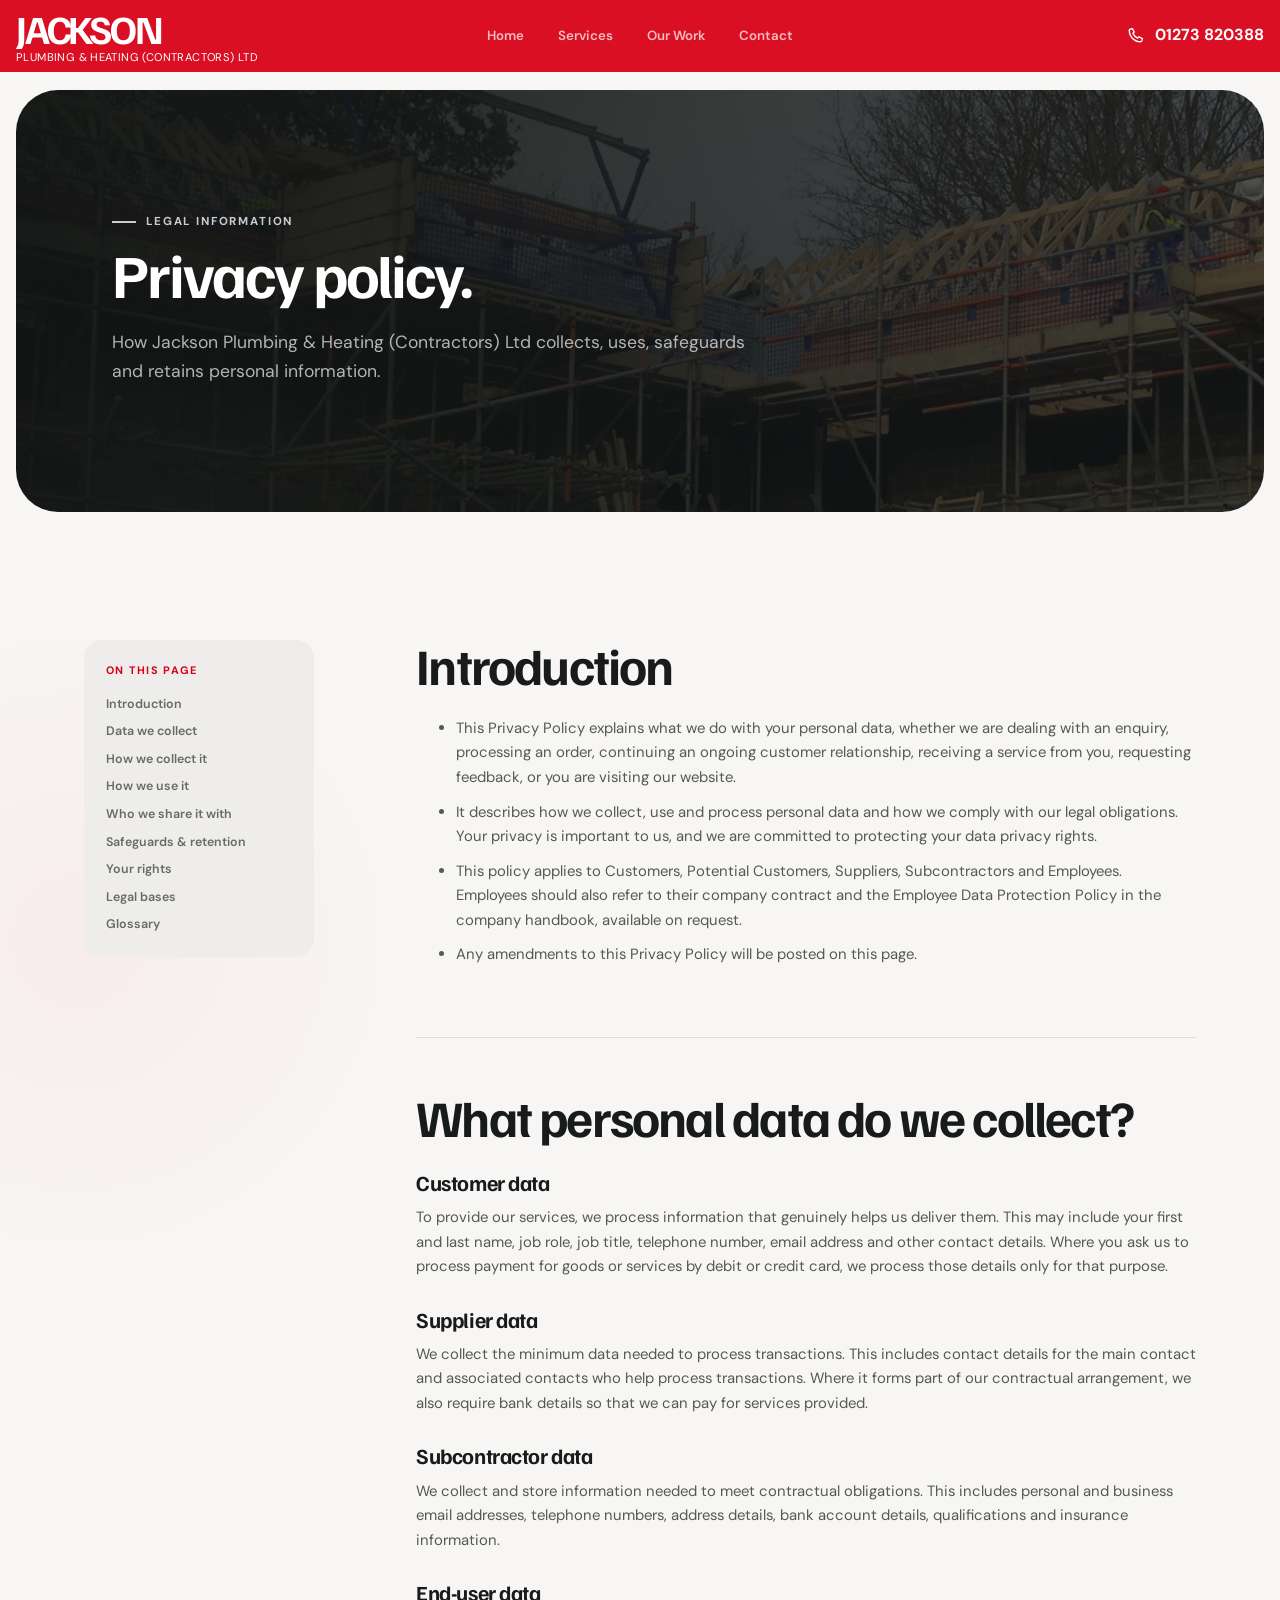
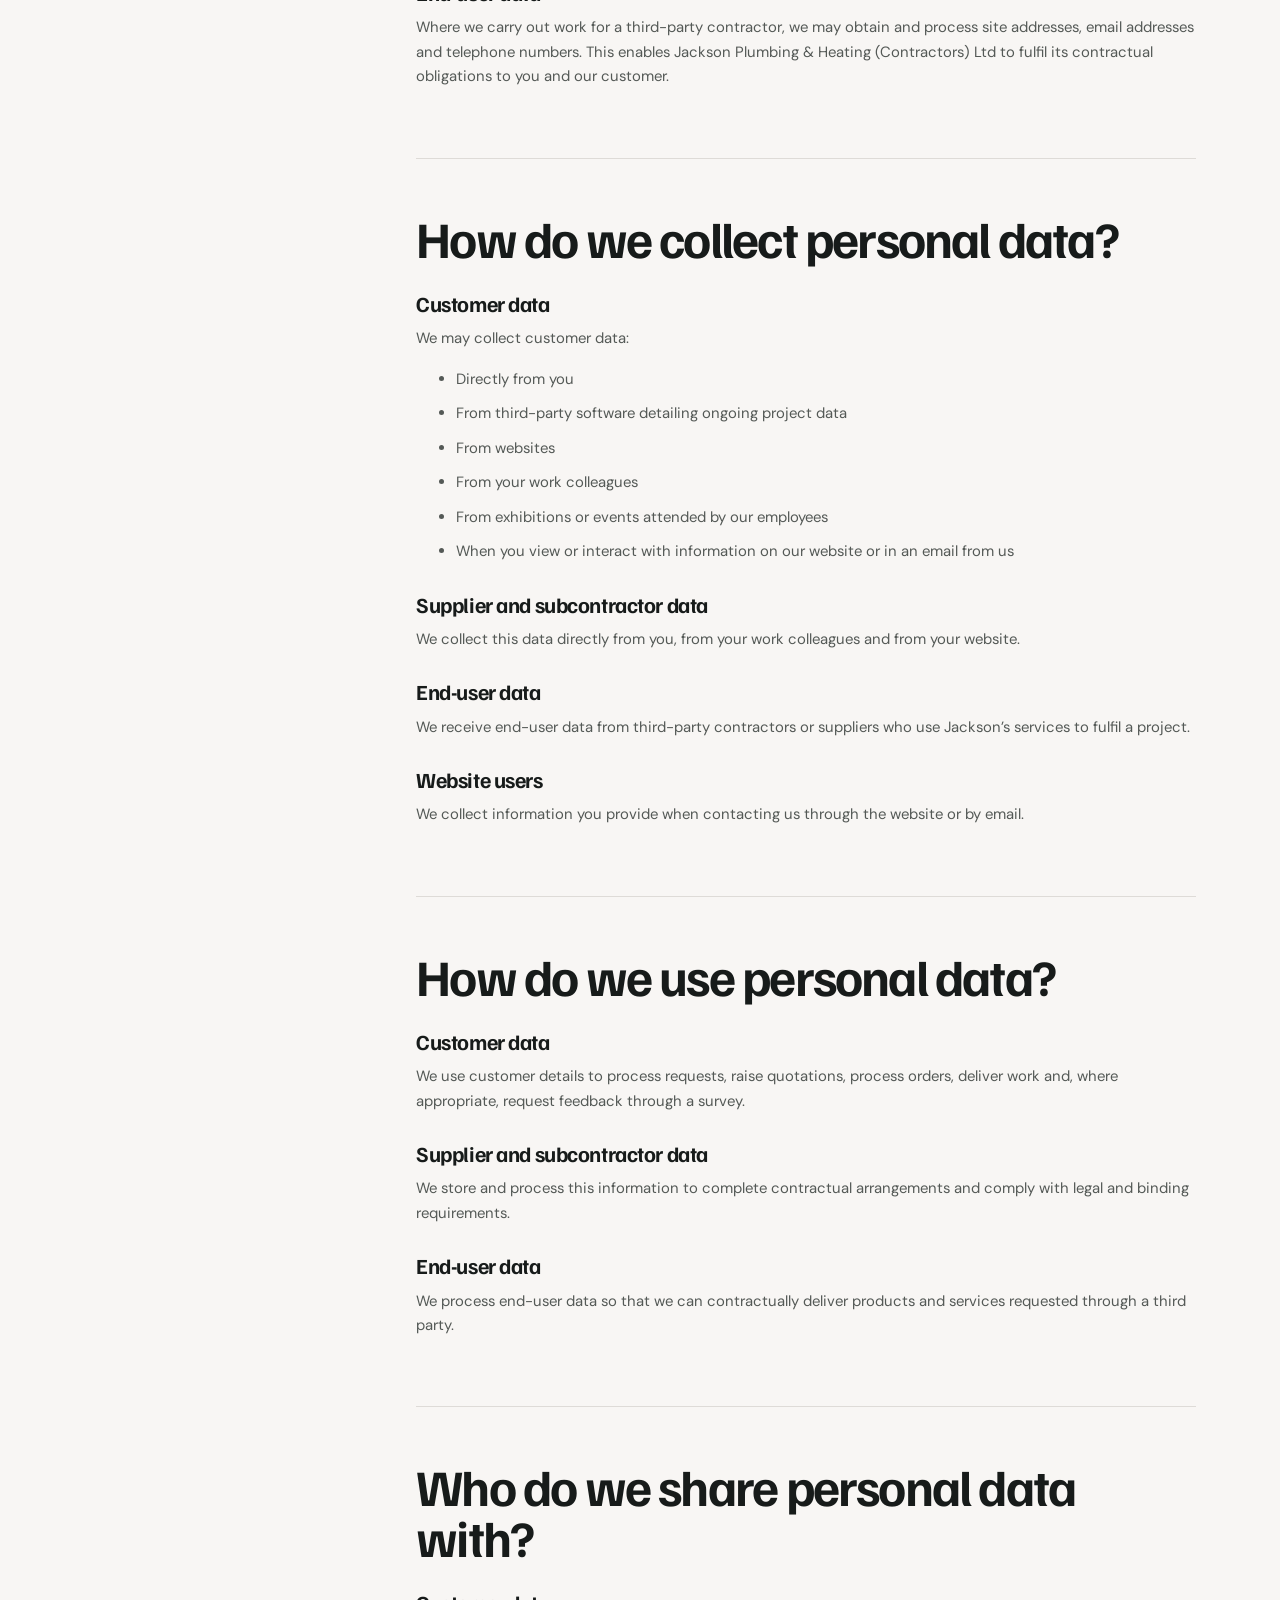
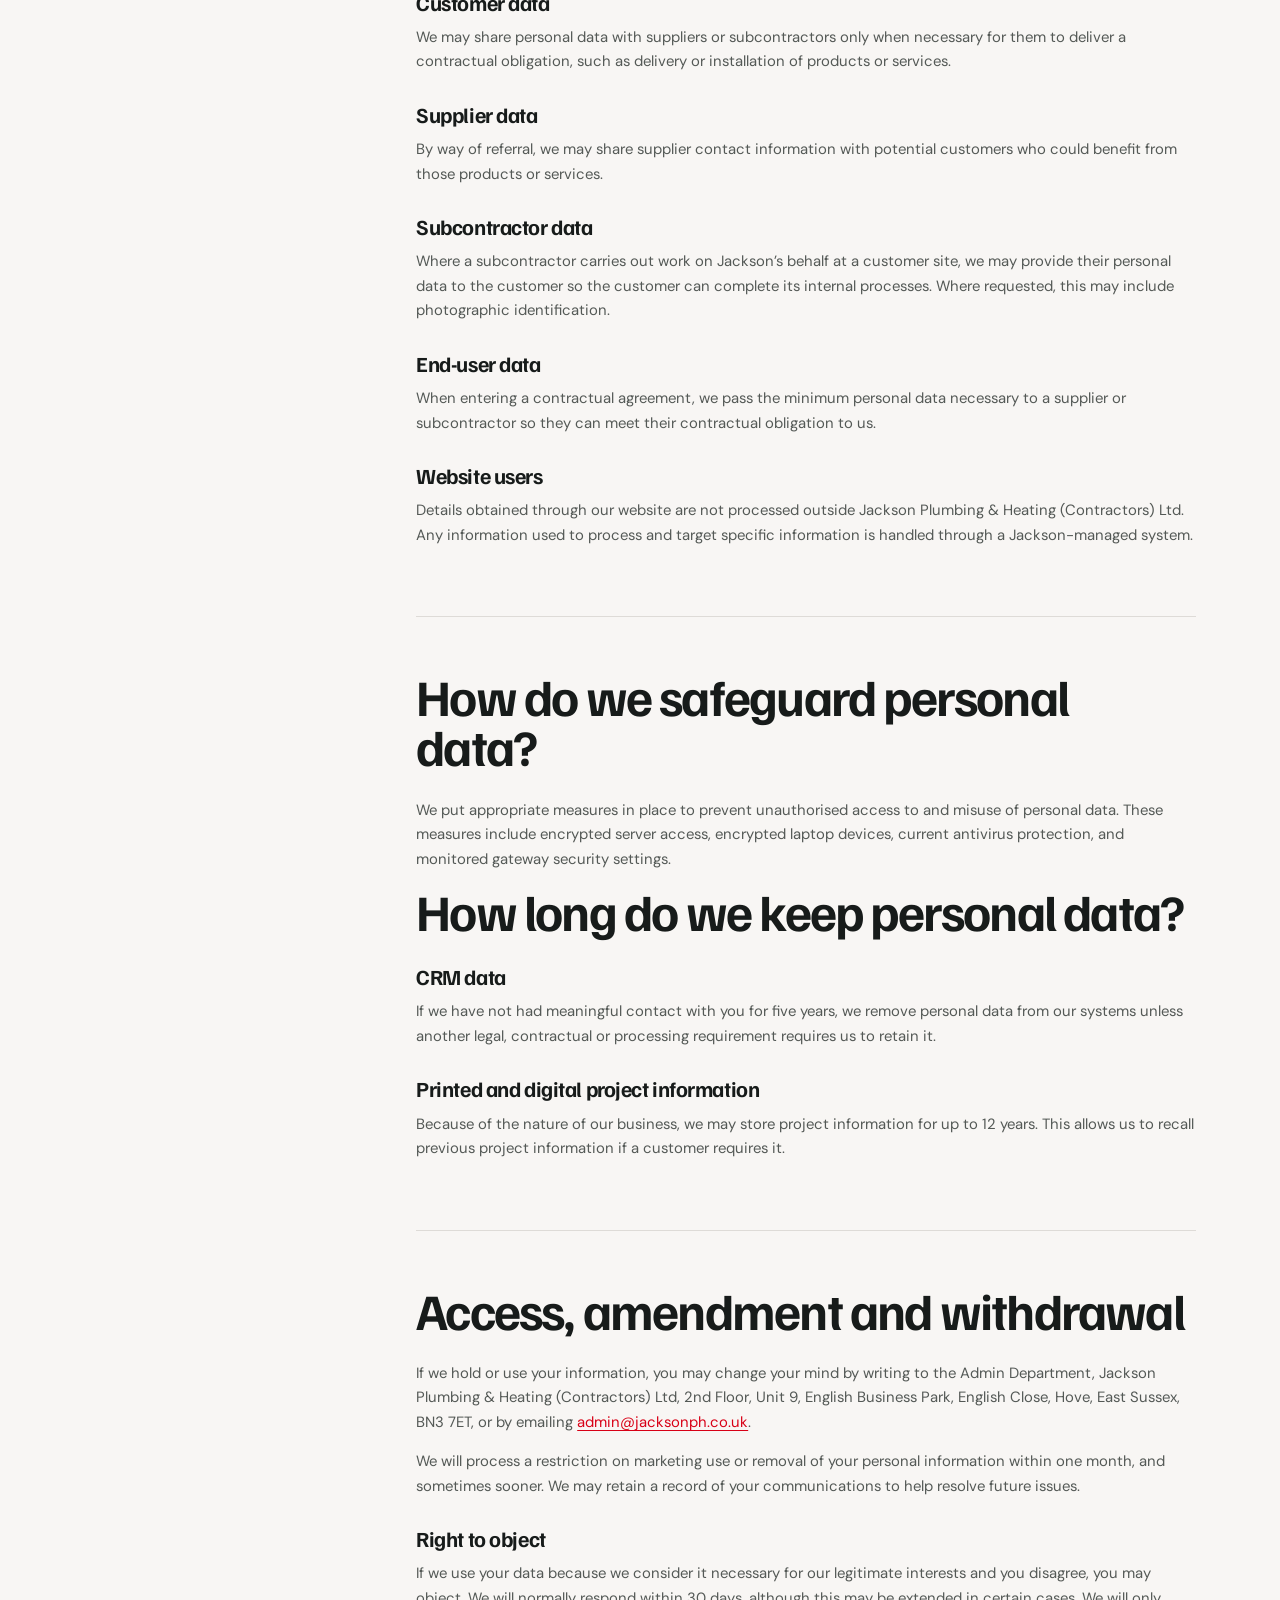
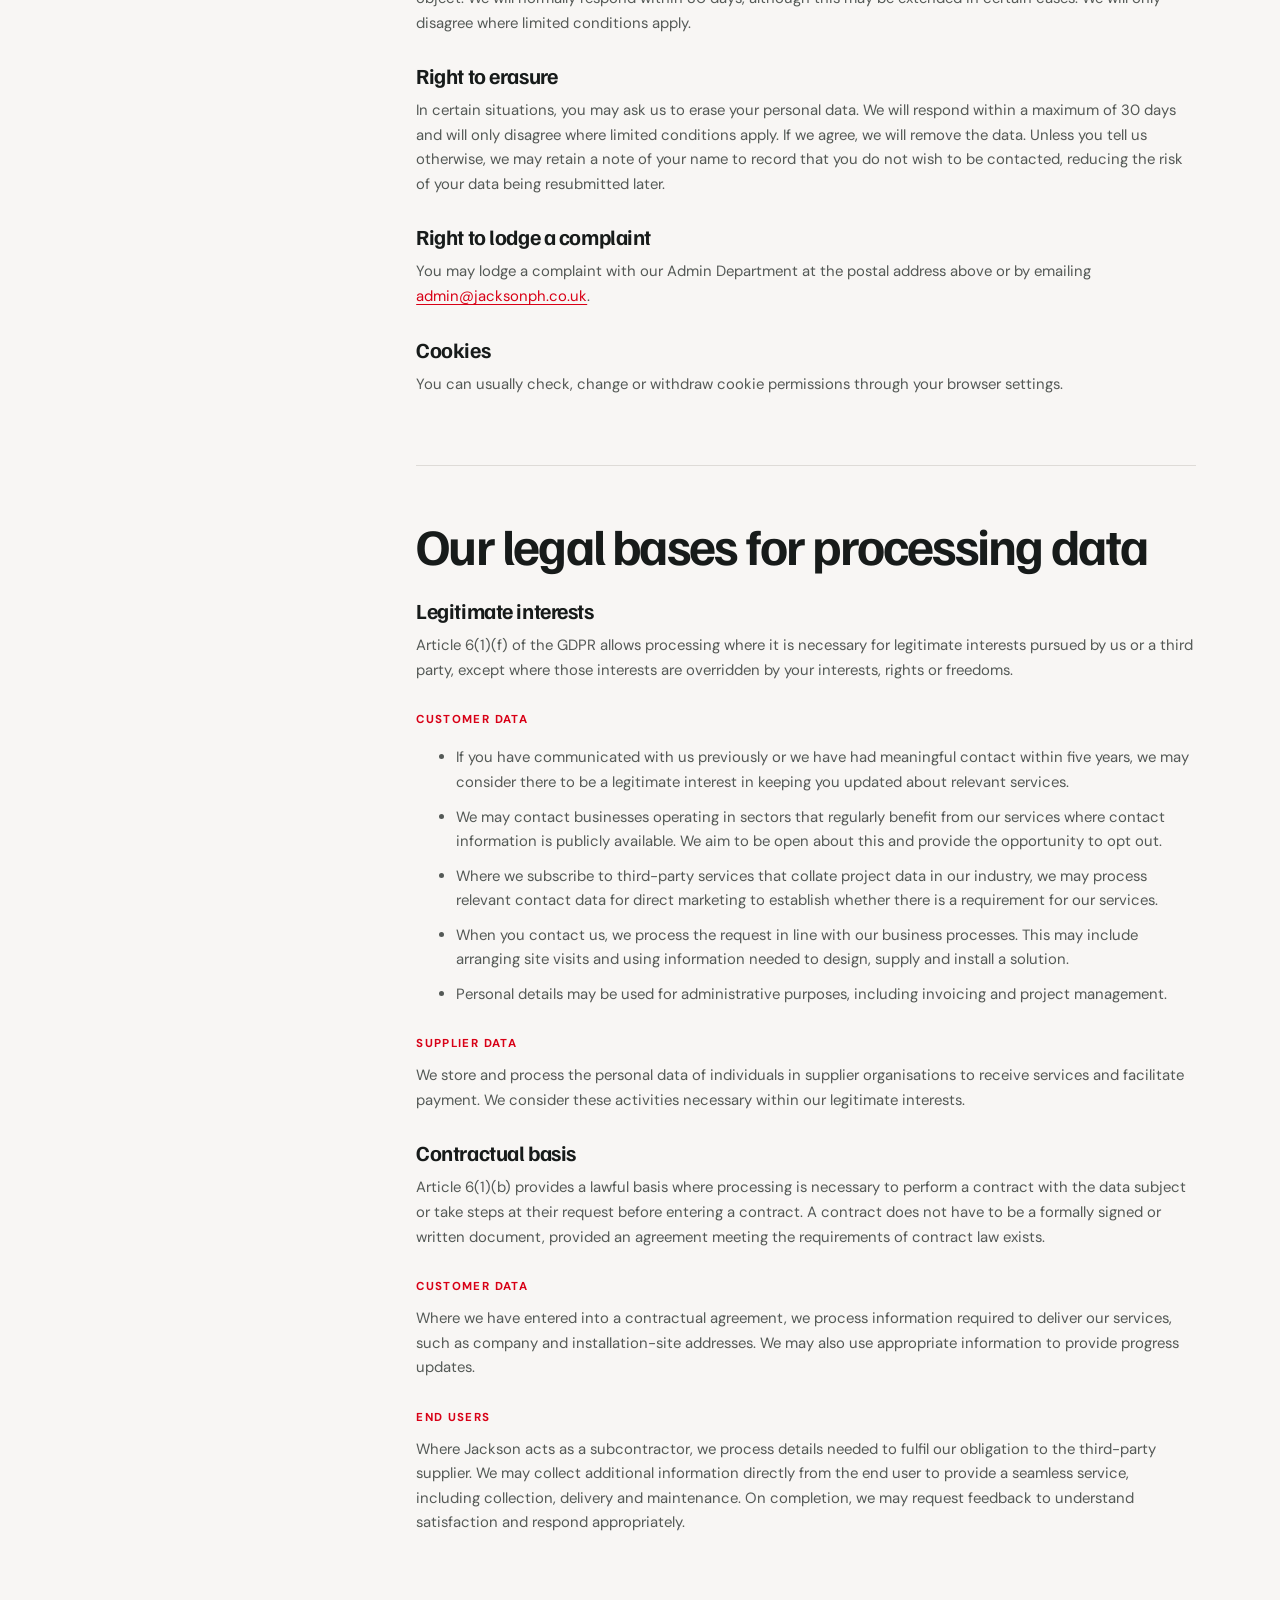
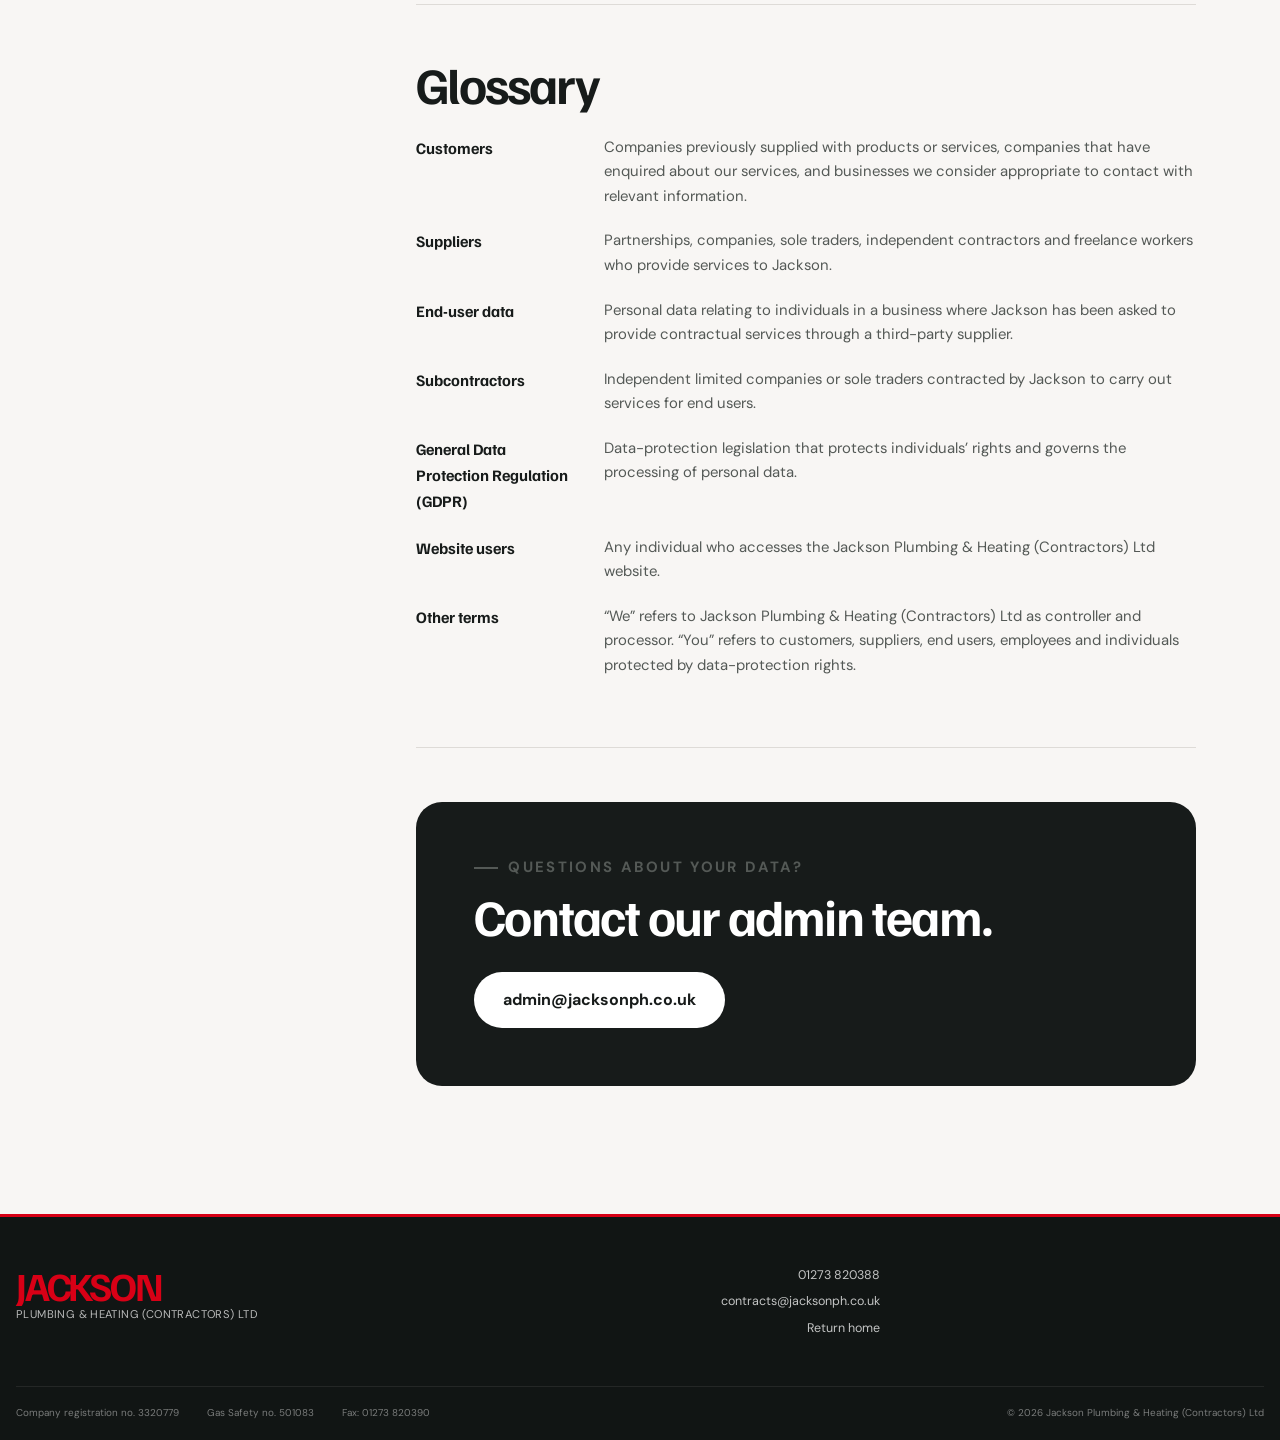
==== privacy-policy/index.html @ ef0f6b4d "init commit" ====
<!doctype html>
<html lang="en-GB">
<head>
  <meta charset="utf-8">
  <meta name="viewport" content="width=device-width, initial-scale=1">
  <meta name="description" content="Privacy policy for Jackson Plumbing & Heating (Contractors) Ltd.">
  <title>Privacy Policy | Jackson Plumbing & Heating</title>
  <link rel="preconnect" href="https://fonts.googleapis.com">
  <link rel="preconnect" href="https://fonts.gstatic.com" crossorigin>
  <link href="https://fonts.googleapis.com/css2?family=DM+Sans:wght@400;500;600;700&family=Familjen+Grotesk:wght@600;700&display=swap" rel="stylesheet">
  <link rel="stylesheet" href="../css/base.css?v=11">
  <link rel="stylesheet" href="../css/components.css?v=11">
  <link rel="stylesheet" href="../css/responsive.css?v=11">
  <link rel="stylesheet" href="../css/privacy.css?v=11">
  <script src="../js/site.js?v=11" defer></script>
</head>
<body>
  <a class="skip-link" href="#policy">Skip to policy</a>

  <header class="site-header" data-header>
    <a class="brand" href="../" aria-label="Jackson Plumbing and Heating, home">
      <span class="brand__name">JACKSON</span>
      <span class="brand__sub">Plumbing &amp; Heating (Contractors) Ltd</span>
    </a>
    <nav class="main-nav privacy-nav" aria-label="Privacy page navigation">
      <a href="../">Home</a>
      <a href="../#services">Services</a>
      <a href="../#projects">Our Work</a>
      <a href="../#contact">Contact</a>
    </nav>
    <a class="header-call" href="tel:+441273820388" aria-label="Call Jackson on 01273 820388">
      <svg aria-hidden="true" viewBox="0 0 24 24"><path d="M7.2 3.5 9.7 8 7.9 9.8a14 14 0 0 0 6.3 6.3l1.8-1.8 4.5 2.5-.8 3.1c-.2.7-.8 1.1-1.5 1.1C9.8 21 3 14.2 3 5.8c0-.7.4-1.3 1.1-1.5l3.1-.8Z"/></svg>
      <span>01273 820388</span>
    </a>
  </header>

  <main id="policy">
    <header class="policy-hero shell">
      <p class="eyebrow eyebrow--light">Legal information</p>
      <h1>Privacy policy.</h1>
      <p>How Jackson Plumbing &amp; Heating (Contractors) Ltd collects, uses, safeguards and retains personal information.</p>
    </header>

    <div class="policy-layout shell">
      <aside class="policy-index" aria-label="Policy contents">
        <span>On this page</span>
        <a href="#introduction">Introduction</a>
        <a href="#data-collected">Data we collect</a>
        <a href="#collection">How we collect it</a>
        <a href="#use">How we use it</a>
        <a href="#sharing">Who we share it with</a>
        <a href="#safeguards">Safeguards &amp; retention</a>
        <a href="#rights">Your rights</a>
        <a href="#legal-bases">Legal bases</a>
        <a href="#glossary">Glossary</a>
      </aside>

      <article class="policy-copy">
        <section id="introduction">
          <h2>Introduction</h2>
          <ul>
            <li>This Privacy Policy explains what we do with your personal data, whether we are dealing with an enquiry, processing an order, continuing an ongoing customer relationship, receiving a service from you, requesting feedback, or you are visiting our website.</li>
            <li>It describes how we collect, use and process personal data and how we comply with our legal obligations. Your privacy is important to us, and we are committed to protecting your data privacy rights.</li>
            <li>This policy applies to Customers, Potential Customers, Suppliers, Subcontractors and Employees. Employees should also refer to their company contract and the Employee Data Protection Policy in the company handbook, available on request.</li>
            <li>Any amendments to this Privacy Policy will be posted on this page.</li>
          </ul>
        </section>

        <section id="data-collected">
          <h2>What personal data do we collect?</h2>
          <h3>Customer data</h3>
          <p>To provide our services, we process information that genuinely helps us deliver them. This may include your first and last name, job role, job title, telephone number, email address and other contact details. Where you ask us to process payment for goods or services by debit or credit card, we process those details only for that purpose.</p>

          <h3>Supplier data</h3>
          <p>We collect the minimum data needed to process transactions. This includes contact details for the main contact and associated contacts who help process transactions. Where it forms part of our contractual arrangement, we also require bank details so that we can pay for services provided.</p>

          <h3>Subcontractor data</h3>
          <p>We collect and store information needed to meet contractual obligations. This includes personal and business email addresses, telephone numbers, address details, bank account details, qualifications and insurance information.</p>

          <h3>End-user data</h3>
          <p>Where we carry out work for a third-party contractor, we may obtain and process site addresses, email addresses and telephone numbers. This enables Jackson Plumbing &amp; Heating (Contractors) Ltd to fulfil its contractual obligations to you and our customer.</p>
        </section>

        <section id="collection">
          <h2>How do we collect personal data?</h2>
          <h3>Customer data</h3>
          <p>We may collect customer data:</p>
          <ul>
            <li>Directly from you</li>
            <li>From third-party software detailing ongoing project data</li>
            <li>From websites</li>
            <li>From your work colleagues</li>
            <li>From exhibitions or events attended by our employees</li>
            <li>When you view or interact with information on our website or in an email from us</li>
          </ul>

          <h3>Supplier and subcontractor data</h3>
          <p>We collect this data directly from you, from your work colleagues and from your website.</p>

          <h3>End-user data</h3>
          <p>We receive end-user data from third-party contractors or suppliers who use Jackson’s services to fulfil a project.</p>

          <h3>Website users</h3>
          <p>We collect information you provide when contacting us through the website or by email.</p>
        </section>

        <section id="use">
          <h2>How do we use personal data?</h2>
          <h3>Customer data</h3>
          <p>We use customer details to process requests, raise quotations, process orders, deliver work and, where appropriate, request feedback through a survey.</p>

          <h3>Supplier and subcontractor data</h3>
          <p>We store and process this information to complete contractual arrangements and comply with legal and binding requirements.</p>

          <h3>End-user data</h3>
          <p>We process end-user data so that we can contractually deliver products and services requested through a third party.</p>
        </section>

        <section id="sharing">
          <h2>Who do we share personal data with?</h2>
          <h3>Customer data</h3>
          <p>We may share personal data with suppliers or subcontractors only when necessary for them to deliver a contractual obligation, such as delivery or installation of products or services.</p>

          <h3>Supplier data</h3>
          <p>By way of referral, we may share supplier contact information with potential customers who could benefit from those products or services.</p>

          <h3>Subcontractor data</h3>
          <p>Where a subcontractor carries out work on Jackson’s behalf at a customer site, we may provide their personal data to the customer so the customer can complete its internal processes. Where requested, this may include photographic identification.</p>

          <h3>End-user data</h3>
          <p>When entering a contractual agreement, we pass the minimum personal data necessary to a supplier or subcontractor so they can meet their contractual obligation to us.</p>

          <h3>Website users</h3>
          <p>Details obtained through our website are not processed outside Jackson Plumbing &amp; Heating (Contractors) Ltd. Any information used to process and target specific information is handled through a Jackson-managed system.</p>
        </section>

        <section id="safeguards">
          <h2>How do we safeguard personal data?</h2>
          <p>We put appropriate measures in place to prevent unauthorised access to and misuse of personal data. These measures include encrypted server access, encrypted laptop devices, current antivirus protection, and monitored gateway security settings.</p>

          <h2>How long do we keep personal data?</h2>
          <h3>CRM data</h3>
          <p>If we have not had meaningful contact with you for five years, we remove personal data from our systems unless another legal, contractual or processing requirement requires us to retain it.</p>

          <h3>Printed and digital project information</h3>
          <p>Because of the nature of our business, we may store project information for up to 12 years. This allows us to recall previous project information if a customer requires it.</p>
        </section>

        <section id="rights">
          <h2>Access, amendment and withdrawal</h2>
          <p>If we hold or use your information, you may change your mind by writing to the Admin Department, Jackson Plumbing &amp; Heating (Contractors) Ltd, 2nd Floor, Unit 9, English Business Park, English Close, Hove, East Sussex, BN3 7ET, or by emailing <a href="mailto:admin@jacksonph.co.uk">admin@jacksonph.co.uk</a>.</p>
          <p>We will process a restriction on marketing use or removal of your personal information within one month, and sometimes sooner. We may retain a record of your communications to help resolve future issues.</p>

          <h3>Right to object</h3>
          <p>If we use your data because we consider it necessary for our legitimate interests and you disagree, you may object. We will normally respond within 30 days, although this may be extended in certain cases. We will only disagree where limited conditions apply.</p>

          <h3>Right to erasure</h3>
          <p>In certain situations, you may ask us to erase your personal data. We will respond within a maximum of 30 days and will only disagree where limited conditions apply. If we agree, we will remove the data. Unless you tell us otherwise, we may retain a note of your name to record that you do not wish to be contacted, reducing the risk of your data being resubmitted later.</p>

          <h3>Right to lodge a complaint</h3>
          <p>You may lodge a complaint with our Admin Department at the postal address above or by emailing <a href="mailto:admin@jacksonph.co.uk">admin@jacksonph.co.uk</a>.</p>

          <h3>Cookies</h3>
          <p>You can usually check, change or withdraw cookie permissions through your browser settings.</p>
        </section>

        <section id="legal-bases">
          <h2>Our legal bases for processing data</h2>
          <h3>Legitimate interests</h3>
          <p>Article 6(1)(f) of the GDPR allows processing where it is necessary for legitimate interests pursued by us or a third party, except where those interests are overridden by your interests, rights or freedoms.</p>

          <h4>Customer data</h4>
          <ul>
            <li>If you have communicated with us previously or we have had meaningful contact within five years, we may consider there to be a legitimate interest in keeping you updated about relevant services.</li>
            <li>We may contact businesses operating in sectors that regularly benefit from our services where contact information is publicly available. We aim to be open about this and provide the opportunity to opt out.</li>
            <li>Where we subscribe to third-party services that collate project data in our industry, we may process relevant contact data for direct marketing to establish whether there is a requirement for our services.</li>
            <li>When you contact us, we process the request in line with our business processes. This may include arranging site visits and using information needed to design, supply and install a solution.</li>
            <li>Personal details may be used for administrative purposes, including invoicing and project management.</li>
          </ul>

          <h4>Supplier data</h4>
          <p>We store and process the personal data of individuals in supplier organisations to receive services and facilitate payment. We consider these activities necessary within our legitimate interests.</p>

          <h3>Contractual basis</h3>
          <p>Article 6(1)(b) provides a lawful basis where processing is necessary to perform a contract with the data subject or take steps at their request before entering a contract. A contract does not have to be a formally signed or written document, provided an agreement meeting the requirements of contract law exists.</p>

          <h4>Customer data</h4>
          <p>Where we have entered into a contractual agreement, we process information required to deliver our services, such as company and installation-site addresses. We may also use appropriate information to provide progress updates.</p>

          <h4>End users</h4>
          <p>Where Jackson acts as a subcontractor, we process details needed to fulfil our obligation to the third-party supplier. We may collect additional information directly from the end user to provide a seamless service, including collection, delivery and maintenance. On completion, we may request feedback to understand satisfaction and respond appropriately.</p>
        </section>

        <section id="glossary">
          <h2>Glossary</h2>
          <dl>
            <dt>Customers</dt>
            <dd>Companies previously supplied with products or services, companies that have enquired about our services, and businesses we consider appropriate to contact with relevant information.</dd>
            <dt>Suppliers</dt>
            <dd>Partnerships, companies, sole traders, independent contractors and freelance workers who provide services to Jackson.</dd>
            <dt>End-user data</dt>
            <dd>Personal data relating to individuals in a business where Jackson has been asked to provide contractual services through a third-party supplier.</dd>
            <dt>Subcontractors</dt>
            <dd>Independent limited companies or sole traders contracted by Jackson to carry out services for end users.</dd>
            <dt>General Data Protection Regulation (GDPR)</dt>
            <dd>Data-protection legislation that protects individuals’ rights and governs the processing of personal data.</dd>
            <dt>Website users</dt>
            <dd>Any individual who accesses the Jackson Plumbing &amp; Heating (Contractors) Ltd website.</dd>
            <dt>Other terms</dt>
            <dd>“We” refers to Jackson Plumbing &amp; Heating (Contractors) Ltd as controller and processor. “You” refers to customers, suppliers, end users, employees and individuals protected by data-protection rights.</dd>
          </dl>
        </section>

        <aside class="policy-contact">
          <p class="eyebrow eyebrow--light">Questions about your data?</p>
          <h2>Contact our admin team.</h2>
          <a class="button button--white" href="mailto:admin@jacksonph.co.uk">admin@jacksonph.co.uk</a>
        </aside>
      </article>
    </div>
  </main>

  <footer class="site-footer">
    <div class="shell site-footer__top">
      <a class="brand brand--footer" href="../">
        <span class="brand__name">JACKSON</span>
        <span class="brand__sub">Plumbing &amp; Heating (Contractors) Ltd</span>
      </a>
      <div class="footer-links">
        <a href="tel:+441273820388">01273 820388</a>
        <a href="mailto:contracts@jacksonph.co.uk">contracts@jacksonph.co.uk</a>
        <a href="../">Return home</a>
      </div>
    </div>
    <div class="shell site-footer__bottom">
      <span>Company registration no. 3320779</span>
      <span>Gas Safety no. 501083</span>
      <span>Fax: 01273 820390</span>
      <span>© <span data-year></span> Jackson Plumbing &amp; Heating (Contractors) Ltd</span>
    </div>
  </footer>
</body>
</html>
---- css/base.css ----
:root {
  --red: #d80016;
  --red-deep: #ad0012;
  --ink: #171b1a;
  --ink-soft: #252927;
  --paper: #f8f6f4;
  --soft: #efedeb;
  --line: #dedbd7;
  --muted: #676b68;
  --white: #fff;
  --radius-sm: 16px;
  --radius-md: 26px;
  --radius-lg: 42px;
  --shadow: 0 24px 60px rgba(27, 24, 22, .1);
  --shell: min(1440px, calc(100vw - 32px));
  --display: "Familjen Grotesk", "Avenir Next", sans-serif;
  --body: "DM Sans", "Avenir Next", sans-serif;
}

*,
*::before,
*::after {
  box-sizing: border-box;
}

html {
  scroll-behavior: smooth;
  scroll-padding-top: 96px;
}

body {
  margin: 0;
  color: var(--ink);
  background:
    radial-gradient(circle at 6% 12%, rgba(216, 0, 22, .04), transparent 22rem),
    var(--paper);
  font-family: var(--body);
  font-size: 16px;
  line-height: 1.65;
  text-rendering: optimizeLegibility;
}

body.menu-open {
  overflow: hidden;
}

img,
svg {
  display: block;
  max-width: 100%;
}

button,
input,
textarea,
select {
  font: inherit;
}

button,
a {
  -webkit-tap-highlight-color: transparent;
}

a {
  color: inherit;
  text-decoration: none;
}

h1,
h2,
h3,
p {
  margin-top: 0;
}

h1,
h2,
h3 {
  font-family: var(--display);
  line-height: .98;
  letter-spacing: -.035em;
}

h1 {
  font-size: clamp(2.75rem, 4.8vw, 4.75rem);
}

h2 {
  margin-bottom: 24px;
  font-size: clamp(2.35rem, 4vw, 4rem);
}

h3 {
  font-size: clamp(1.65rem, 2.4vw, 2.35rem);
}

p {
  color: var(--muted);
}

address {
  font-style: normal;
}

.shell {
  width: var(--shell);
  margin-inline: auto;
}

.section {
  padding-block: clamp(54px, 6vw, 82px);
}

.section--soft {
  background: var(--soft);
}

.section-heading {
  max-width: 780px;
}

.section-heading--row {
  display: flex;
  align-items: end;
  justify-content: space-between;
  max-width: none;
  gap: 64px;
  margin-bottom: 32px;
}

.section-heading--row > p {
  width: min(390px, 38%);
  margin-bottom: 8px;
}

.section-heading--center {
  margin-inline: auto;
  text-align: center;
}

.eyebrow {
  display: flex;
  gap: 10px;
  align-items: center;
  margin-bottom: 16px;
  color: var(--red);
  font-size: .72rem;
  font-weight: 700;
  letter-spacing: .16em;
  line-height: 1;
  text-transform: uppercase;
}

.eyebrow::before {
  width: 24px;
  height: 2px;
  background: currentColor;
  content: "";
}

.eyebrow--light {
  color: rgba(255, 255, 255, .78);
}

.lead {
  color: var(--ink);
  font-family: var(--display);
  font-size: clamp(1.4rem, 2.5vw, 2.15rem);
  font-weight: 600;
  line-height: 1.25;
  letter-spacing: -.02em;
}

.sr-only {
  position: absolute;
  width: 1px;
  height: 1px;
  padding: 0;
  margin: -1px;
  overflow: hidden;
  clip: rect(0, 0, 0, 0);
  white-space: nowrap;
  border: 0;
}

.skip-link {
  position: fixed;
  z-index: 1000;
  top: 8px;
  left: 8px;
  padding: 10px 16px;
  color: var(--white);
  background: var(--ink);
  border-radius: 8px;
  transform: translateY(-150%);
}

.skip-link:focus {
  transform: translateY(0);
}

.reveal {
  opacity: 1;
  transform: none;
  transition: transform .7s cubic-bezier(.2, .7, .2, 1);
}

.reveal.is-visible {
  transform: none;
}

@media (prefers-reduced-motion: reduce) {
  html {
    scroll-behavior: auto;
  }

  *,
  *::before,
  *::after {
    scroll-behavior: auto !important;
    animation-duration: .01ms !important;
    transition-duration: .01ms !important;
  }

  .reveal {
    opacity: 1;
    transform: none;
  }
}
---- css/components.css ----
.site-header {
  position: sticky;
  z-index: 100;
  top: 0;
  display: grid;
  grid-template-columns: 1fr auto 1fr;
  align-items: center;
  min-height: 72px;
  padding-inline: max(16px, calc((100vw - 1440px) / 2));
  color: var(--white);
  background: rgba(216, 0, 22, .94);
  border-bottom: 1px solid transparent;
  backdrop-filter: blur(18px);
  transition: min-height .3s ease, border-color .3s ease, box-shadow .3s ease;
}

.site-header.is-scrolled {
  min-height: 64px;
  border-color: rgba(255, 255, 255, .14);
  box-shadow: 0 10px 30px rgba(74, 0, 8, .15);
}

.brand {
  display: inline-flex;
  flex-direction: column;
  align-items: flex-start;
  width: max-content;
  line-height: 1;
}

.brand__name {
  color: var(--red);
  font-family: var(--display);
  font-size: 2.5rem;
  font-weight: 700;
  letter-spacing: -.055em;
}

.site-header .brand__name,
.site-header .brand__sub {
  color: var(--white);
}

.brand__sub {
  margin-top: 4px;
  color: var(--ink);
  font-size: .7rem;
  font-weight: 400;
  letter-spacing: .035em;
  text-transform: uppercase;
}

.main-nav {
  display: flex;
  gap: 34px;
  align-items: center;
  font-size: .83rem;
  font-weight: 600;
}

.main-nav a {
  position: relative;
  padding-block: 10px;
  color: rgba(255, 255, 255, .72);
  transition: color .25s ease;
}

.main-nav a::after {
  position: absolute;
  right: 0;
  bottom: 4px;
  left: 0;
  height: 2px;
  background: var(--white);
  content: "";
  transform: scaleX(0);
  transform-origin: right;
  transition: transform .25s ease;
}

.main-nav a:hover::after,
.main-nav a:focus-visible::after,
.main-nav a.is-active::after {
  transform: scaleX(1);
  transform-origin: left;
}

.main-nav a:hover,
.main-nav a:focus-visible,
.main-nav a.is-active {
  color: var(--white);
}

.header-call {
  display: inline-flex;
  justify-self: end;
  gap: 10px;
  align-items: center;
  font-size: 1rem;
  font-weight: 700;
}

.header-call svg {
  width: 18px;
  fill: none;
  stroke: var(--white);
  stroke-linecap: round;
  stroke-linejoin: round;
  stroke-width: 1.8;
}

.menu-toggle {
  display: none;
}

.hero {
  position: relative;
  min-height: 560px;
  margin-top: 50px;
  overflow: hidden;
  color: var(--white);
  background: var(--ink);
  border-radius: var(--radius-lg);
  box-shadow: var(--shadow);
  isolation: isolate;
}

.hero__image,
.hero__overlay {
  position: absolute;
  inset: 0;
  width: 100%;
  height: 100%;
}

.hero__image {
  object-fit: cover;
  object-position: center;
  filter: saturate(.72) contrast(1.04);
  transform: scale(1.02);
}

.hero__overlay {
  z-index: 1;
  background:
    linear-gradient(90deg, rgba(11, 14, 13, .91) 0%, rgba(11, 14, 13, .72) 46%, rgba(11, 14, 13, .18) 78%),
    linear-gradient(0deg, rgba(11, 14, 13, .46), transparent 50%);
}

.hero__content {
  position: relative;
  z-index: 2;
  width: min(800px, 78%);
  padding: clamp(64px, 8vw, 94px) clamp(40px, 7vw, 88px);
}

.hero h1 {
  margin-bottom: 30px;
  font-size: clamp(2.8rem, 4.6vw, 4.6rem);
}

.hero__content > p:not(.eyebrow) {
  max-width: 610px;
  margin-bottom: 36px;
  color: rgba(255, 255, 255, .78);
  font-size: clamp(1.05rem, 1.7vw, 1.35rem);
}

.hero__actions {
  display: flex;
  flex-wrap: wrap;
  gap: 28px;
  align-items: center;
}

.button {
  display: inline-flex;
  justify-content: center;
  gap: 14px;
  align-items: center;
  min-height: 56px;
  padding: 0 28px;
  border: 1px solid transparent;
  border-radius: 999px;
  cursor: pointer;
  font-weight: 700;
  line-height: 1;
  transition: color .25s ease, background .25s ease, border-color .25s ease, transform .25s ease;
}

.button svg {
  width: 20px;
  fill: none;
  stroke: currentColor;
  stroke-linecap: round;
  stroke-linejoin: round;
  stroke-width: 2;
  transition: transform .25s ease;
}

.button:hover,
.button:focus-visible {
  transform: translateY(-2px);
}

.button:hover svg,
.button:focus-visible svg {
  transform: translateX(3px);
}

.button--red {
  color: var(--white);
  background: var(--red);
  box-shadow: 0 14px 32px rgba(216, 0, 22, .25);
}

.button--red:hover {
  background: var(--red-deep);
}

.button--outline {
  color: var(--ink);
  background: transparent;
  border-color: var(--ink);
}

.button--outline:hover {
  color: var(--white);
  background: var(--ink);
}

.button--white {
  color: var(--ink);
  background: var(--white);
}

.button--white:hover {
  color: var(--white);
  background: var(--red);
}

.text-link {
  position: relative;
  font-size: .86rem;
  font-weight: 700;
}

.text-link::after {
  position: absolute;
  right: 0;
  bottom: -5px;
  left: 0;
  height: 1px;
  background: currentColor;
  content: "";
}

.text-link--light {
  color: rgba(255, 255, 255, .86);
}

.hero__note {
  position: absolute;
  z-index: 2;
  right: 34px;
  bottom: 32px;
  display: flex;
  gap: 14px;
  align-items: center;
  max-width: 280px;
  padding: 14px 18px;
  background: rgba(16, 18, 17, .6);
  border: 1px solid rgba(255, 255, 255, .16);
  border-radius: 14px;
  backdrop-filter: blur(10px);
}

.hero__note span {
  color: var(--red);
  font-family: var(--display);
  font-weight: 700;
}

.hero__note p {
  margin: 0;
  color: rgba(255, 255, 255, .75);
  font-size: .74rem;
  line-height: 1.45;
}

.trust-strip {
  display: grid;
  grid-template-columns: repeat(3, 1fr);
  margin-top: 26px;
  padding-block: 16px;
  border-block: 1px solid var(--line);
}

.trust-item {
  display: flex;
  justify-content: center;
  gap: 11px;
  align-items: center;
  min-height: 32px;
  padding-inline: 20px;
  border-right: 1px solid var(--line);
  color: var(--ink-soft);
  font-size: .72rem;
  font-weight: 700;
}

.trust-item:last-child {
  border-right: 0;
}

.trust-item img {
  width: auto;
  max-width: 60px;
  height: 28px;
  object-fit: contain;
  filter: grayscale(1);
}

.trust-item--number strong {
  color: var(--red);
  font-family: var(--display);
  font-size: 1.35rem;
  line-height: 1;
}

.card-index {
  display: block;
  margin-bottom: 22px;
  color: var(--red);
  font-size: .66rem;
  font-weight: 700;
  letter-spacing: .12em;
  text-transform: uppercase;
}

.services-intro {
  max-width: 850px;
  margin: -8px 0 28px;
  color: var(--ink-soft);
  font-size: 1rem;
}

.service-deck {
  display: flex;
  gap: 10px;
  min-height: 410px;
}

.service-panel {
  position: relative;
  display: flex;
  flex: 1 1 0;
  min-width: 0;
  height: 430px;
  padding: 26px;
  padding-bottom: 0px;
  overflow: hidden;
  background: var(--white);
  border: 1px solid rgba(23, 27, 26, .08);
  border-radius: 22px;
  cursor: default;
  outline: 0;
  transition: flex .45s cubic-bezier(.2, .7, .2, 1);
}

.service-panel:hover,
.service-panel:focus {
  flex-grow: 2.8;
}

.service-panel__summary {
  display: flex;
  flex-direction: column;
  min-width: 190px;
  width: 100%;
  transition: width .45s cubic-bezier(.2, .7, .2, 1);
}

.service-panel:hover .service-panel__summary,
.service-panel:focus .service-panel__summary {
  width: 42%;
}

.service-panel h3 {
  max-width: 280px;
  margin-bottom: 20px;
  font-size: clamp(1.6rem, 2.4vw, 2.3rem);
}

.service-panel__hint {
  display: flex;
  justify-content: space-between;
  gap: 12px;
  align-items: center;
  margin-top: auto;
  color: var(--muted);
  font-size: .7rem;
  font-weight: 700;
}

.service-panel__hint b {
  font-size: 1.3rem;
}

.service-panel__details {
  position: absolute;
  top: 26px;
  right: 26px;
  bottom: 26px;
  left: 46%;
  padding-left: 24px;
  overflow: hidden;
  opacity: 0;
  border-left: 1px solid rgba(23, 27, 26, .12);
  transform: translateX(14px);
  visibility: hidden;
  transition: opacity .25s ease .08s, transform .35s ease, visibility .25s ease;
}

.service-panel:hover .service-panel__details,
.service-panel:focus .service-panel__details {
  opacity: 1;
  transform: none;
  visibility: visible;
}

.service-panel__details p,
.service-panel__details li {
  font-size: .77rem;
  line-height: 1.45;
}

.service-panel__details ul {
  display: grid;
  gap: 5px;
  padding: 0;
  margin: 18px 0 0;
  list-style: none;
}

.service-panel__details li {
  position: relative;
  padding-left: 14px;
}

.service-panel__details li::before {
  position: absolute;
  left: 0;
  color: var(--red);
  content: "•";
}

.service-panel--red {
  color: var(--white);
  background: var(--red);
}

.service-panel--dark {
  color: var(--white);
  background: var(--ink);
}

.service-panel--grey {
  background: #d9d7d4;
}

.service-panel--red .card-index,
.service-panel--dark .card-index,
.service-panel--red p,
.service-panel--dark p,
.service-panel--red li,
.service-panel--dark li,
.service-panel--red .service-panel__hint,
.service-panel--dark .service-panel__hint {
  color: rgba(255, 255, 255, .72);
}

.service-panel--red .service-panel__details,
.service-panel--dark .service-panel__details {
  border-color: rgba(255, 255, 255, .24);
}

.service-panel--red .service-panel__details li::before,
.service-panel--dark .service-panel__details li::before {
  color: var(--white);
}

.service-panel__marks {
  display: flex;
  flex-wrap: wrap;
  gap: 8px;
  margin-top: 18px;
}

.service-panel__marks img {
  width: auto;
  max-width: 82px;
  height: 34px;
  padding: 4px;
  object-fit: contain;
  background: var(--white);
  border-radius: 5px;
}

.customers .section-heading {
  margin-bottom: 24px;
}

.logo-marquee {
  position: relative;
  overflow: hidden;
  background: var(--white);
  border-block: 1px solid rgba(23, 27, 26, .08);
  mask-image: linear-gradient(90deg, transparent, #000 6%, #000 94%, transparent);
}

.logo-track {
  display: flex;
  width: max-content;
  animation: logo-scroll 34s linear infinite;
}

.logo-marquee:hover .logo-track {
  animation-play-state: paused;
}

.logo-set {
  display: flex;
  gap: 64px;
  align-items: center;
  padding: 20px 32px;
}

.logo-set img {
  flex: 0 0 auto;
  width: auto;
  max-width: 125px;
  height: 48px;
  object-fit: contain;
  filter: grayscale(1);
  opacity: .62;
}

@keyframes logo-scroll {
  to {
    transform: translateX(-50%);
  }
}

.coverage {
  padding-top: 50px;
  padding-bottom: 50px;
}

.coverage__panel {
  display: grid;
  grid-template-columns: .9fr 1.1fr;
  gap: 42px;
  padding: clamp(30px, 4vw, 48px);
  color: var(--white);
  background:
    radial-gradient(circle at 85% 10%, rgba(216, 0, 22, .12), transparent 35%),
    var(--ink);
  border-radius: var(--radius-lg);
  box-shadow: var(--shadow);
}

.coverage__content h2 {
  margin-bottom: 24px;
}

.coverage__content > p:not(.eyebrow) {
  max-width: 520px;
  color: rgba(255, 255, 255, .7);
}

.contact-list {
  display: grid;
  gap: 18px;
  margin-block: 34px;
}

.contact-list a {
  display: flex;
  gap: 14px;
  align-items: center;
  width: max-content;
  max-width: 100%;
}

.contact-icon {
  display: grid;
  flex: 0 0 auto;
  width: 44px;
  height: 44px;
  place-items: center;
  background: rgba(255, 255, 255, .1);
  border-radius: 50%;
}

.contact-icon svg {
  width: 19px;
  fill: none;
  stroke: var(--white);
  stroke-linecap: round;
  stroke-linejoin: round;
  stroke-width: 1.8;
}

.contact-list b {
  display: block;
  color: var(--white);
  font-family: var(--display);
  font-size: .95rem;
}

.contact-list a > span:last-child {
  color: rgba(255, 255, 255, .62);
  font-size: .75rem;
  line-height: 1.45;
}

.coverage-map {
  position: relative;
  align-self: stretch;
  min-height: 420px;
  overflow: hidden;
  background: #dbe2e1;
  border-radius: var(--radius-md);
}

.coverage-map > iframe {
  display: block;
  width: 100%;
  height: 100%;
  min-height: 420px;
  border: 0;
}

.map-coverage-note {
  position: absolute;
  right: 18px;
  bottom: 18px;
  padding: 11px 14px;
  color: var(--ink);
  background: rgba(255, 255, 255, .9);
  border-radius: 12px;
  font-size: .62rem;
  font-weight: 700;
}

.site-footer {
  margin-top: 0;
  color: var(--white);
  background: #111514;
  border-top: 3px solid var(--red);
}

.site-footer__top {
  display: grid;
  grid-template-columns: 1fr 1.4fr 1fr;
  gap: 40px;
  align-items: start;
  padding-block: 48px;
}

.brand--footer .brand__sub {
  color: rgba(255, 255, 255, .7);
}

.site-footer__top p {
  max-width: 410px;
  margin: 0;
  color: rgba(255, 255, 255, .54);
  font-size: .82rem;
}

.footer-links {
  display: grid;
  justify-items: end;
  gap: 6px;
  color: rgba(255, 255, 255, .75);
  font-size: .78rem;
}

.footer-links a:hover {
  color: var(--white);
}

.site-footer__bottom {
  display: flex;
  flex-wrap: wrap;
  gap: 14px 28px;
  padding-block: 18px;
  color: rgba(255, 255, 255, .44);
  border-top: 1px solid rgba(255, 255, 255, .08);
  font-size: .62rem;
}

.site-footer__bottom span:last-child {
  margin-left: auto;
}

.lightbox {
  width: min(1000px, calc(100vw - 40px));
  max-width: none;
  padding: 0;
  overflow: visible;
  color: var(--white);
  background: transparent;
  border: 0;
}

.lightbox::backdrop {
  background: rgba(8, 10, 9, .92);
  backdrop-filter: blur(12px);
}

.lightbox img {
  width: 100%;
  max-height: 76vh;
  object-fit: contain;
  border-radius: 18px;
}

.lightbox p {
  margin: 12px 0 0;
  color: rgba(255, 255, 255, .7);
  text-align: center;
}

.lightbox__close {
  position: absolute;
  z-index: 2;
  top: -48px;
  right: 0;
  width: 40px;
  height: 40px;
  color: var(--white);
  background: rgba(255, 255, 255, .12);
  border: 0;
  border-radius: 50%;
  cursor: pointer;
  font-size: 1.7rem;
}
---- css/responsive.css ----
@media (max-width: 980px) {
  .site-header {
    grid-template-columns: 1fr auto;
  }

  .menu-toggle {
    position: relative;
    z-index: 2;
    display: grid;
    width: 42px;
    height: 42px;
    padding: 11px;
    background: var(--ink);
    border: 0;
    border-radius: 50%;
    place-content: center;
    gap: 6px;
  }

  .menu-toggle span:not(.sr-only) {
    width: 18px;
    height: 1.5px;
    background: var(--white);
    transition: transform .25s ease;
  }

  .menu-toggle[aria-expanded="true"] span:first-child {
    transform: translateY(3.75px) rotate(45deg);
  }

  .menu-toggle[aria-expanded="true"] span:nth-child(2) {
    transform: translateY(-3.75px) rotate(-45deg);
  }

  .main-nav {
    position: fixed;
    z-index: 1;
    top: 0;
    left: 0;
    bottom: 0;
    display: flex;
    width: 100%;
    min-height: 100vh;
    flex-direction: column;
    justify-content: center;
    gap: 16px;
    align-items: flex-start;
    padding: 90px 32px 40px;
    color: var(--white);
    background: var(--ink);
    font-family: var(--display);
    font-size: clamp(2.5rem, 9vw, 4.5rem);
    opacity: 0;
    pointer-events: none;
    transform: translateY(-24px);
    visibility: hidden;
    transition: opacity .3s ease, transform .45s cubic-bezier(.2, .7, .2, 1), visibility .3s ease;
  }

  .main-nav.is-open {
    opacity: 1;
    pointer-events: auto;
    transform: none;
    visibility: visible;
  }

  .main-nav a::after {
    bottom: 2px;
  }

  .header-call {
    display: none;
  }

  .service-deck {
    display: grid;
    grid-template-columns: 1fr 1fr;
    min-height: 0;
  }

  .service-panel,
  .service-panel:hover,
  .service-panel:focus {
    display: block;
    height: auto;
    min-height: 340px;
  }

  .service-panel__summary,
  .service-panel:hover .service-panel__summary,
  .service-panel:focus .service-panel__summary {
    width: auto;
  }

  .service-panel__details,
  .service-panel:hover .service-panel__details,
  .service-panel:focus .service-panel__details {
    position: static;
    width: auto;
    padding: 18px 0 0;
    margin-top: 18px;
    opacity: 1;
    border-top: 1px solid rgba(23, 27, 26, .12);
    border-left: 0;
    transform: none;
    visibility: visible;
  }

  .service-panel--red .service-panel__details,
  .service-panel--dark .service-panel__details {
    border-color: rgba(255, 255, 255, .24);
  }

  .service-panel__hint {
    display: none;
  }

  .coverage__panel {
    grid-template-columns: 1fr;
  }

  .coverage-map {
    min-height: 440px;
  }

  .site-footer__top {
    grid-template-columns: 1fr 1fr;
  }

  .site-footer__top p {
    display: none;
  }
}

@media (max-width: 680px) {
  :root {
    --shell: calc(100% - 28px);
    --radius-lg: 28px;
  }

  body {
    font-size: 15px;
  }

  h1 {
    font-size: clamp(2.7rem, 11vw, 3.6rem);
  }

  h2 {
    font-size: clamp(2.45rem, 12vw, 3.65rem);
  }

  .site-header {
    min-height: 68px;
    padding-inline: 16px;
  }

  .brand__name {
    font-size: 1.2rem;
  }

  .brand__sub {
    font-size: .39rem;
  }

  .hero {
    min-height: 540px;
    margin-top: 8px;
  }

  .hero__overlay {
    background:
      linear-gradient(0deg, rgba(11, 14, 13, .92), rgba(11, 14, 13, .42) 78%),
      linear-gradient(90deg, rgba(11, 14, 13, .7), transparent);
  }

  .hero__image {
    object-position: 65% center;
  }

  .hero__content {
    position: absolute;
    right: 0;
    bottom: 42px;
    left: 0;
    width: auto;
    padding: 30px 24px;
  }

  .hero__content > p:not(.eyebrow) {
    font-size: 1rem;
  }

  .hero__note {
    display: none;
  }

  .hero__actions {
    align-items: flex-start;
    flex-direction: column;
  }

  .trust-strip {
    grid-template-columns: 1fr 1fr;
  }

  .trust-item {
    justify-content: flex-start;
    padding: 15px 8px;
    border-right: 0;
    border-bottom: 1px solid var(--line);
  }

  .trust-item:nth-last-child(-n + 2) {
    border-bottom: 0;
  }

  .section-heading--row {
    flex-direction: column;
    align-items: flex-start;
    gap: 10px;
  }

  .section-heading--row > p {
    width: auto;
  }

  .service-deck {
    grid-template-columns: 1fr;
  }

  .service-panel,
  .service-panel:hover,
  .service-panel:focus {
    height: 160px;
    min-height: 160px;
  }

  .service-panel:focus {
    height: auto;
  }

  .service-panel__details,
  .service-panel:hover .service-panel__details {
    max-height: 0;
    padding: 0;
    margin: 0;
    overflow: hidden;
    opacity: 0;
    border: 0;
    visibility: hidden;
  }

  .service-panel:focus .service-panel__details {
    max-height: 700px;
    padding-top: 18px;
    margin-top: 18px;
    opacity: 1;
    border-top: 1px solid rgba(23, 27, 26, .12);
    visibility: visible;
  }

  .service-panel--red:focus .service-panel__details,
  .service-panel--dark:focus .service-panel__details {
    border-color: rgba(255, 255, 255, .24);
  }

  .service-panel__hint {
    display: flex;
    font-size: 0;
  }

  .service-panel__hint::before {
    font-size: .7rem;
    content: "Tap for details";
  }

  .coverage__panel {
    padding: 34px 22px 22px;
  }

  .coverage-map {
    min-height: 320px;
  }

  .coverage-map > iframe {
    min-height: 320px;
  }

  .site-footer {
    margin-top: 0;
  }

  .site-footer__top {
    grid-template-columns: 1fr;
  }

  .footer-links {
    justify-items: start;
  }

  .site-footer__bottom {
    display: grid;
  }

  .site-footer__bottom span:last-child {
    margin-left: 0;
  }
}
---- css/privacy.css ----
.policy-hero {
  margin-top: 18px;
  padding: clamp(70px, 10vw, 126px) clamp(32px, 8vw, 96px);
  color: var(--white);
  background:
    linear-gradient(110deg, rgba(17, 21, 20, .97), rgba(17, 21, 20, .72)),
    url("../assets/images/original/building-site.jpg") center / cover;
  border-radius: var(--radius-lg);
}

.policy-hero h1 {
  margin-bottom: 24px;
}

.policy-hero > p:last-child {
  max-width: 650px;
  margin: 0;
  color: rgba(255, 255, 255, .68);
  font-size: 1.1rem;
}

.policy-layout {
  display: grid;
  grid-template-columns: 230px minmax(0, 780px);
  gap: clamp(40px, 8vw, 110px);
  justify-content: center;
  padding-block: clamp(72px, 10vw, 130px);
}

.policy-index {
  position: sticky;
  top: 110px;
  display: grid;
  align-self: start;
  gap: 7px;
  padding: 22px;
  background: var(--soft);
  border-radius: 18px;
}

.policy-index span {
  margin-bottom: 7px;
  color: var(--red);
  font-size: .68rem;
  font-weight: 700;
  letter-spacing: .12em;
  text-transform: uppercase;
}

.policy-index a {
  color: var(--muted);
  font-size: .78rem;
  font-weight: 600;
}

.policy-index a:hover {
  color: var(--ink);
}

.policy-copy section {
  padding-bottom: 54px;
  margin-bottom: 54px;
  border-bottom: 1px solid var(--line);
  scroll-margin-top: 100px;
}

.policy-copy h2 {
  margin-bottom: 26px;
  font-size: clamp(2rem, 4vw, 3.25rem);
}

.policy-copy h3 {
  margin: 30px 0 12px;
  font-size: 1.35rem;
  letter-spacing: -.02em;
}

.policy-copy h4 {
  margin: 28px 0 10px;
  color: var(--red);
  font-size: .72rem;
  letter-spacing: .12em;
  text-transform: uppercase;
}

.policy-copy p,
.policy-copy li,
.policy-copy dd {
  color: #545956;
  font-size: .93rem;
}

.policy-copy li + li {
  margin-top: 10px;
}

.policy-copy a:not(.button) {
  color: var(--red);
  text-decoration: underline;
  text-underline-offset: 3px;
}

.policy-copy dl {
  display: grid;
  grid-template-columns: 160px 1fr;
  gap: 20px 28px;
}

.policy-copy dt {
  font-family: var(--display);
  font-weight: 700;
}

.policy-copy dd {
  margin: 0;
}

.policy-contact {
  padding: clamp(32px, 6vw, 58px);
  color: var(--white);
  background: var(--ink);
  border-radius: var(--radius-md);
}

.policy-contact h2 {
  margin-bottom: 30px;
}

@media (max-width: 980px) {
  .privacy-nav {
    position: static;
    flex-direction: row;
    justify-self: end;
    width: auto;
    padding: 0;
    color: var(--white);
    background: transparent;
    font-family: var(--body);
    font-size: .78rem;
    transform: none;
  }

  .policy-layout {
    grid-template-columns: 1fr;
  }

  .policy-index {
    position: static;
    grid-template-columns: repeat(3, 1fr);
  }

  .policy-index span {
    grid-column: 1 / -1;
  }
}

@media (max-width: 680px) {
  .privacy-nav {
    display: none;
  }

  .policy-index {
    grid-template-columns: 1fr 1fr;
  }

  .policy-copy dl {
    grid-template-columns: 1fr;
    gap: 6px;
  }

  .policy-copy dd {
    margin-bottom: 18px;
  }
}
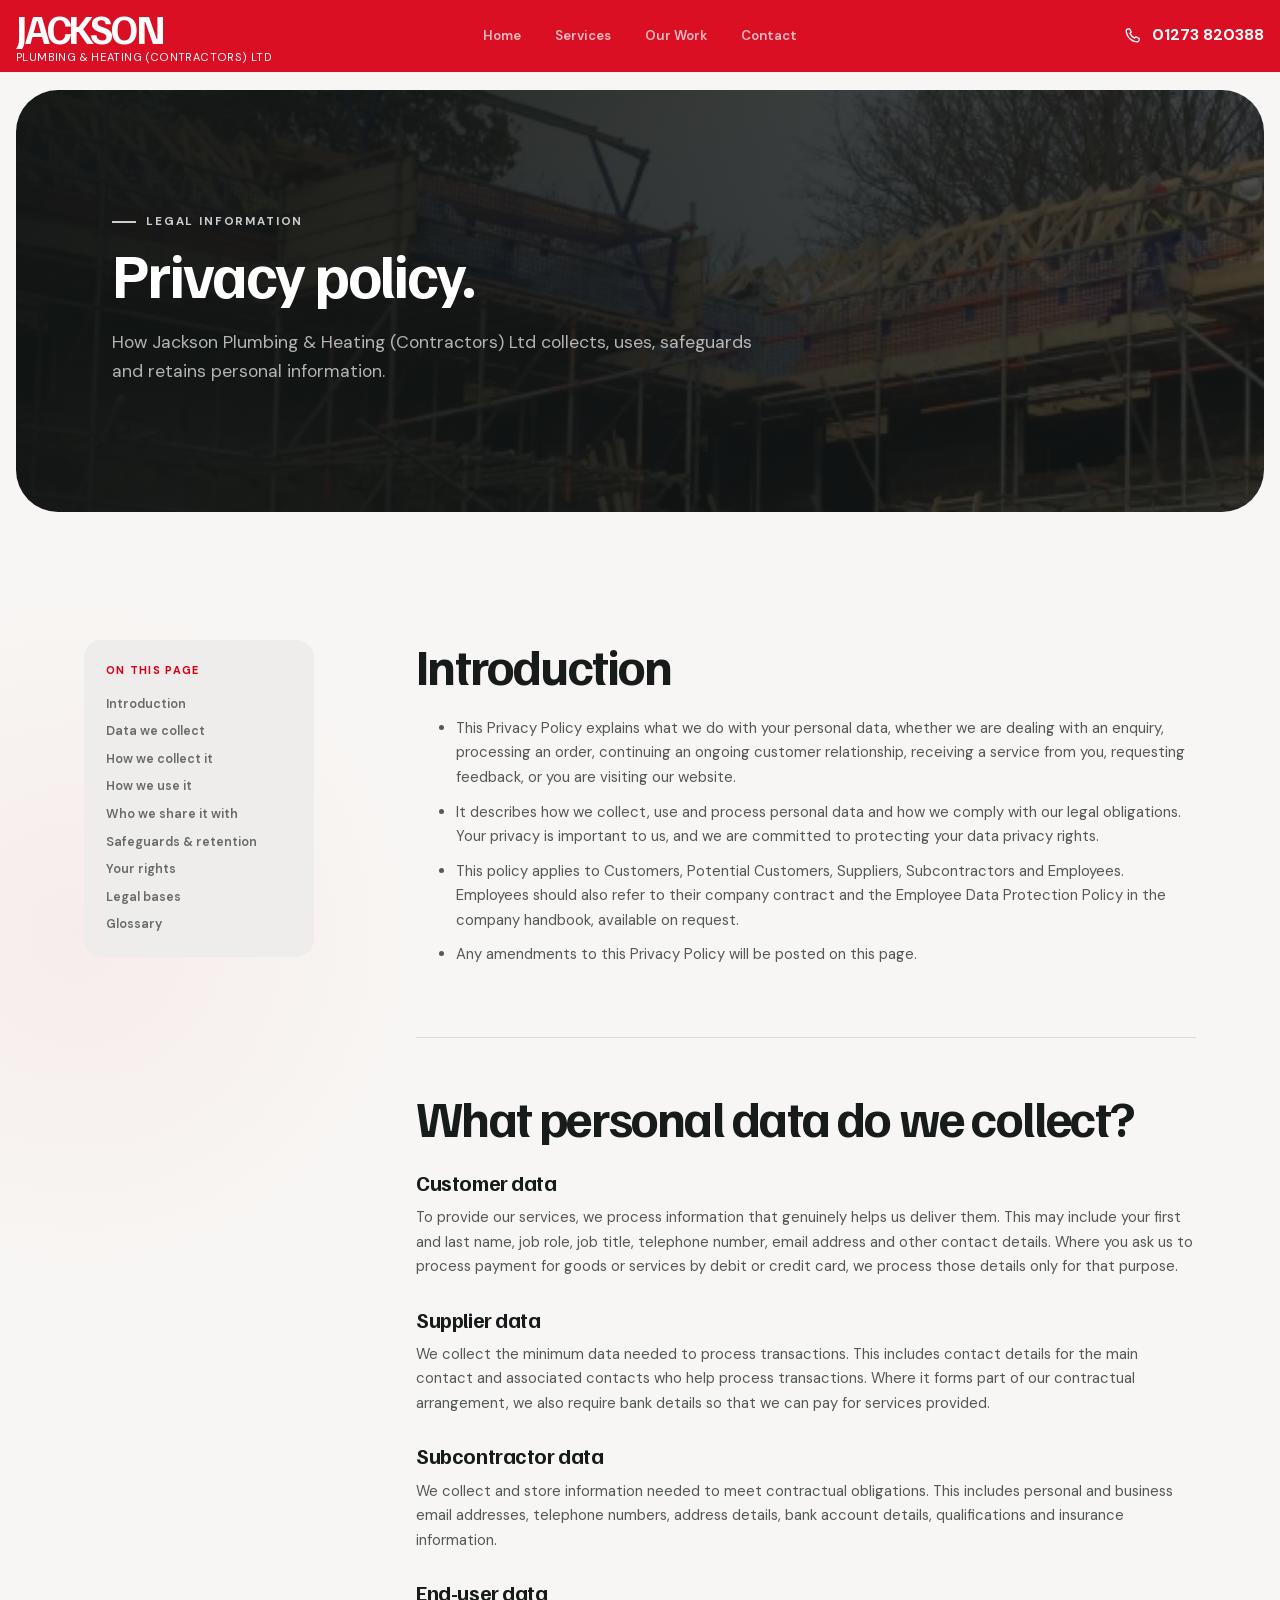
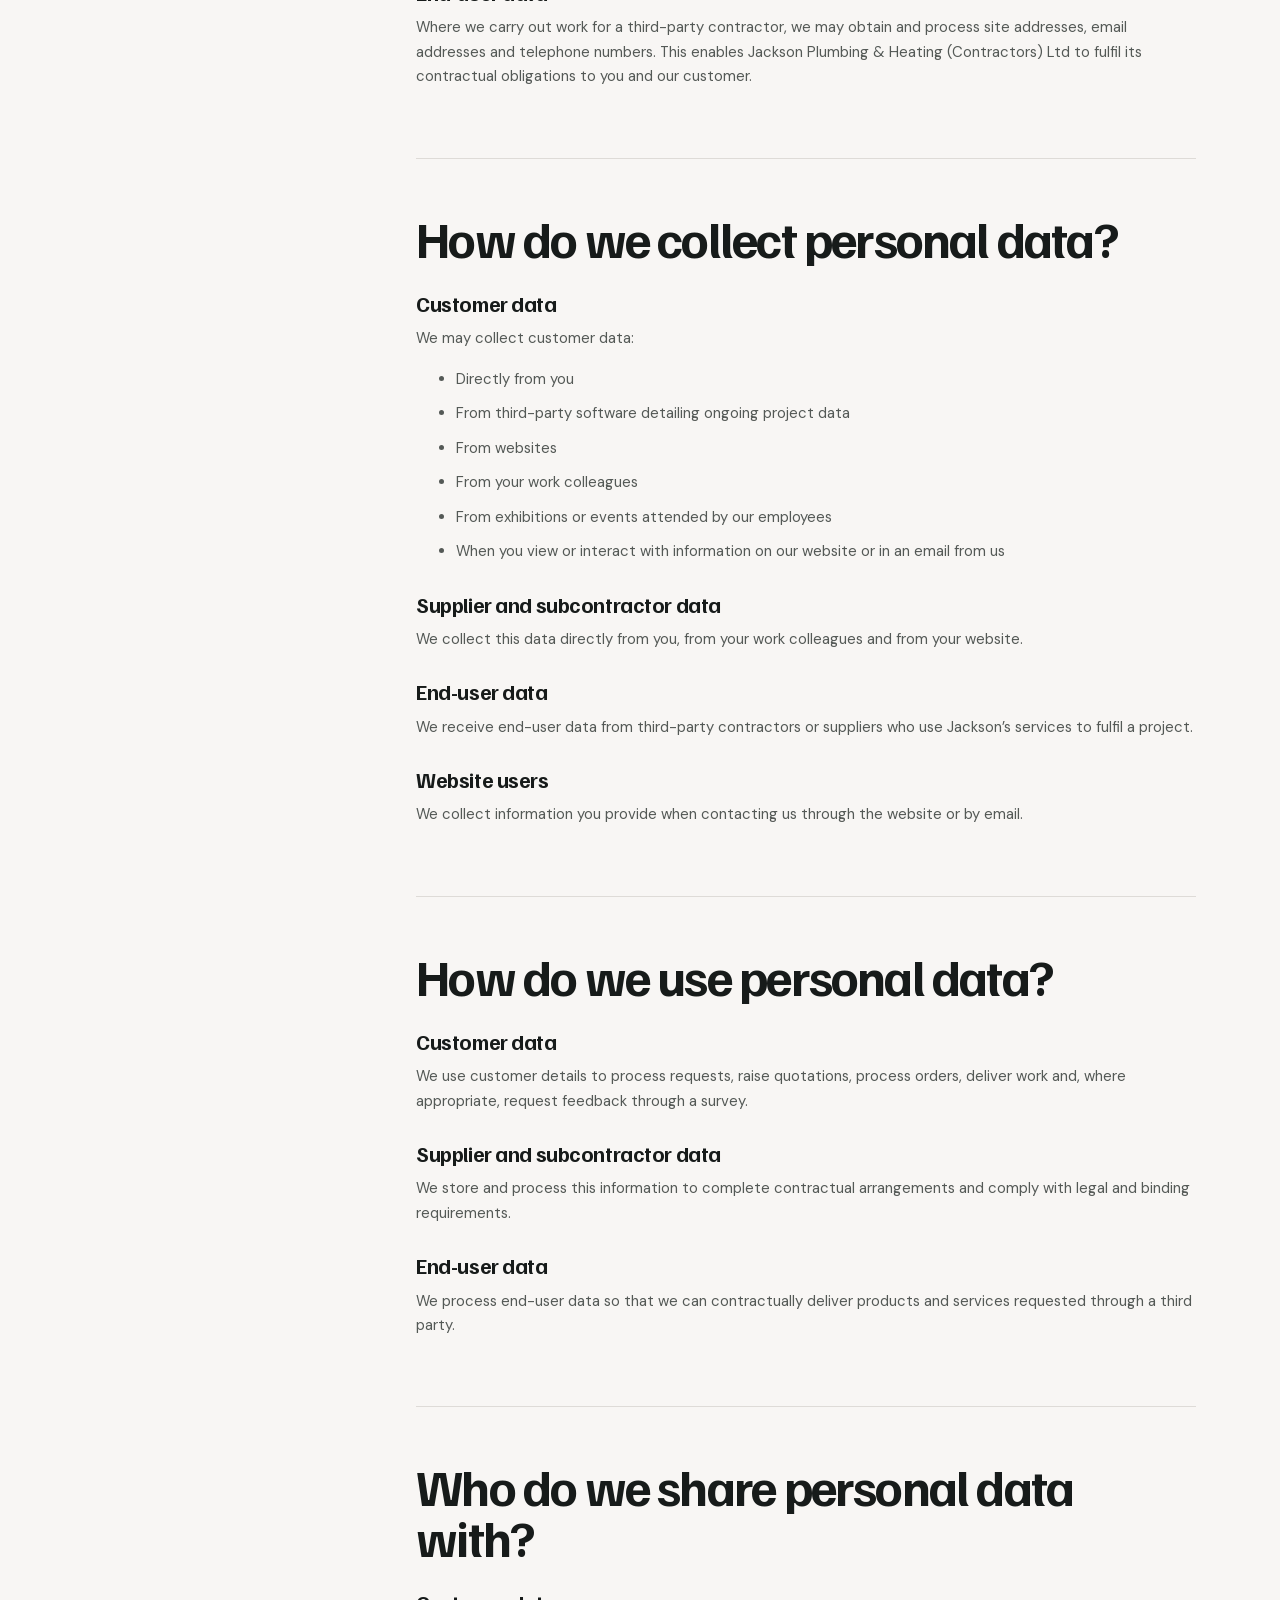
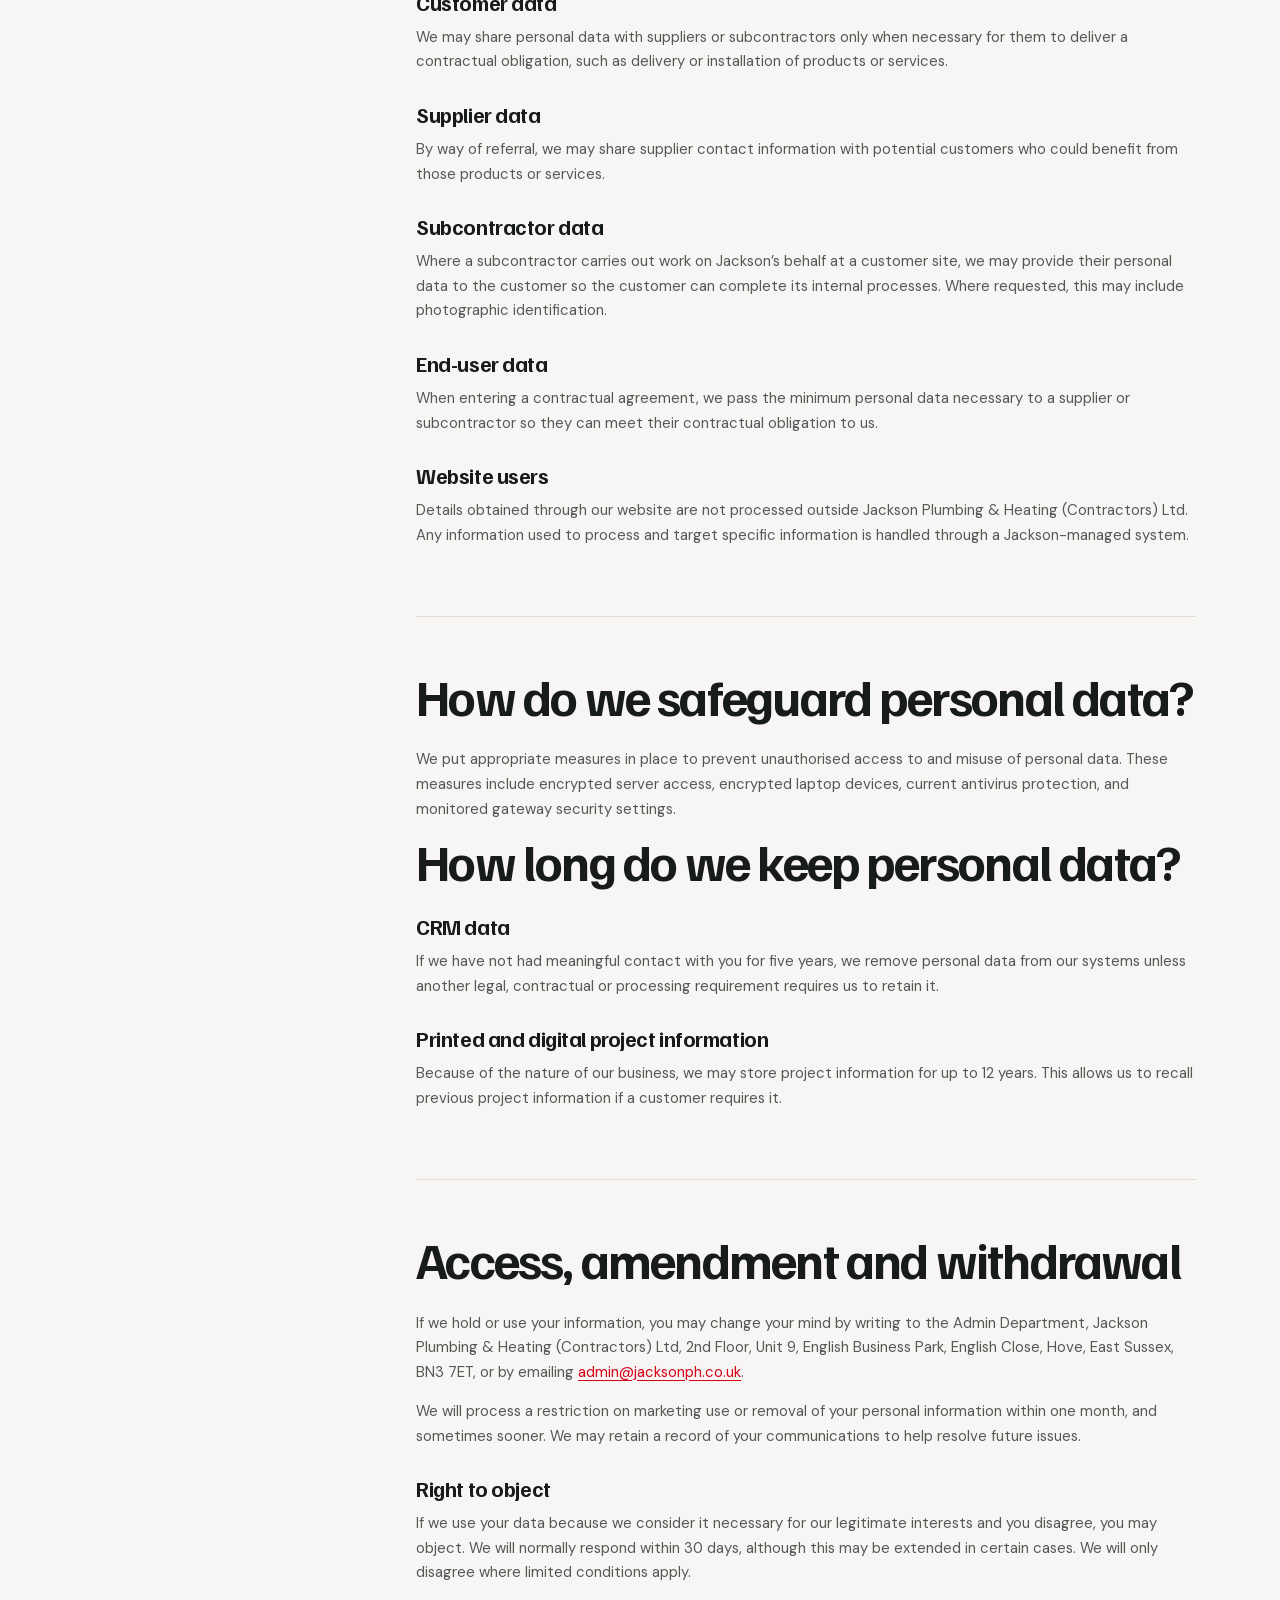
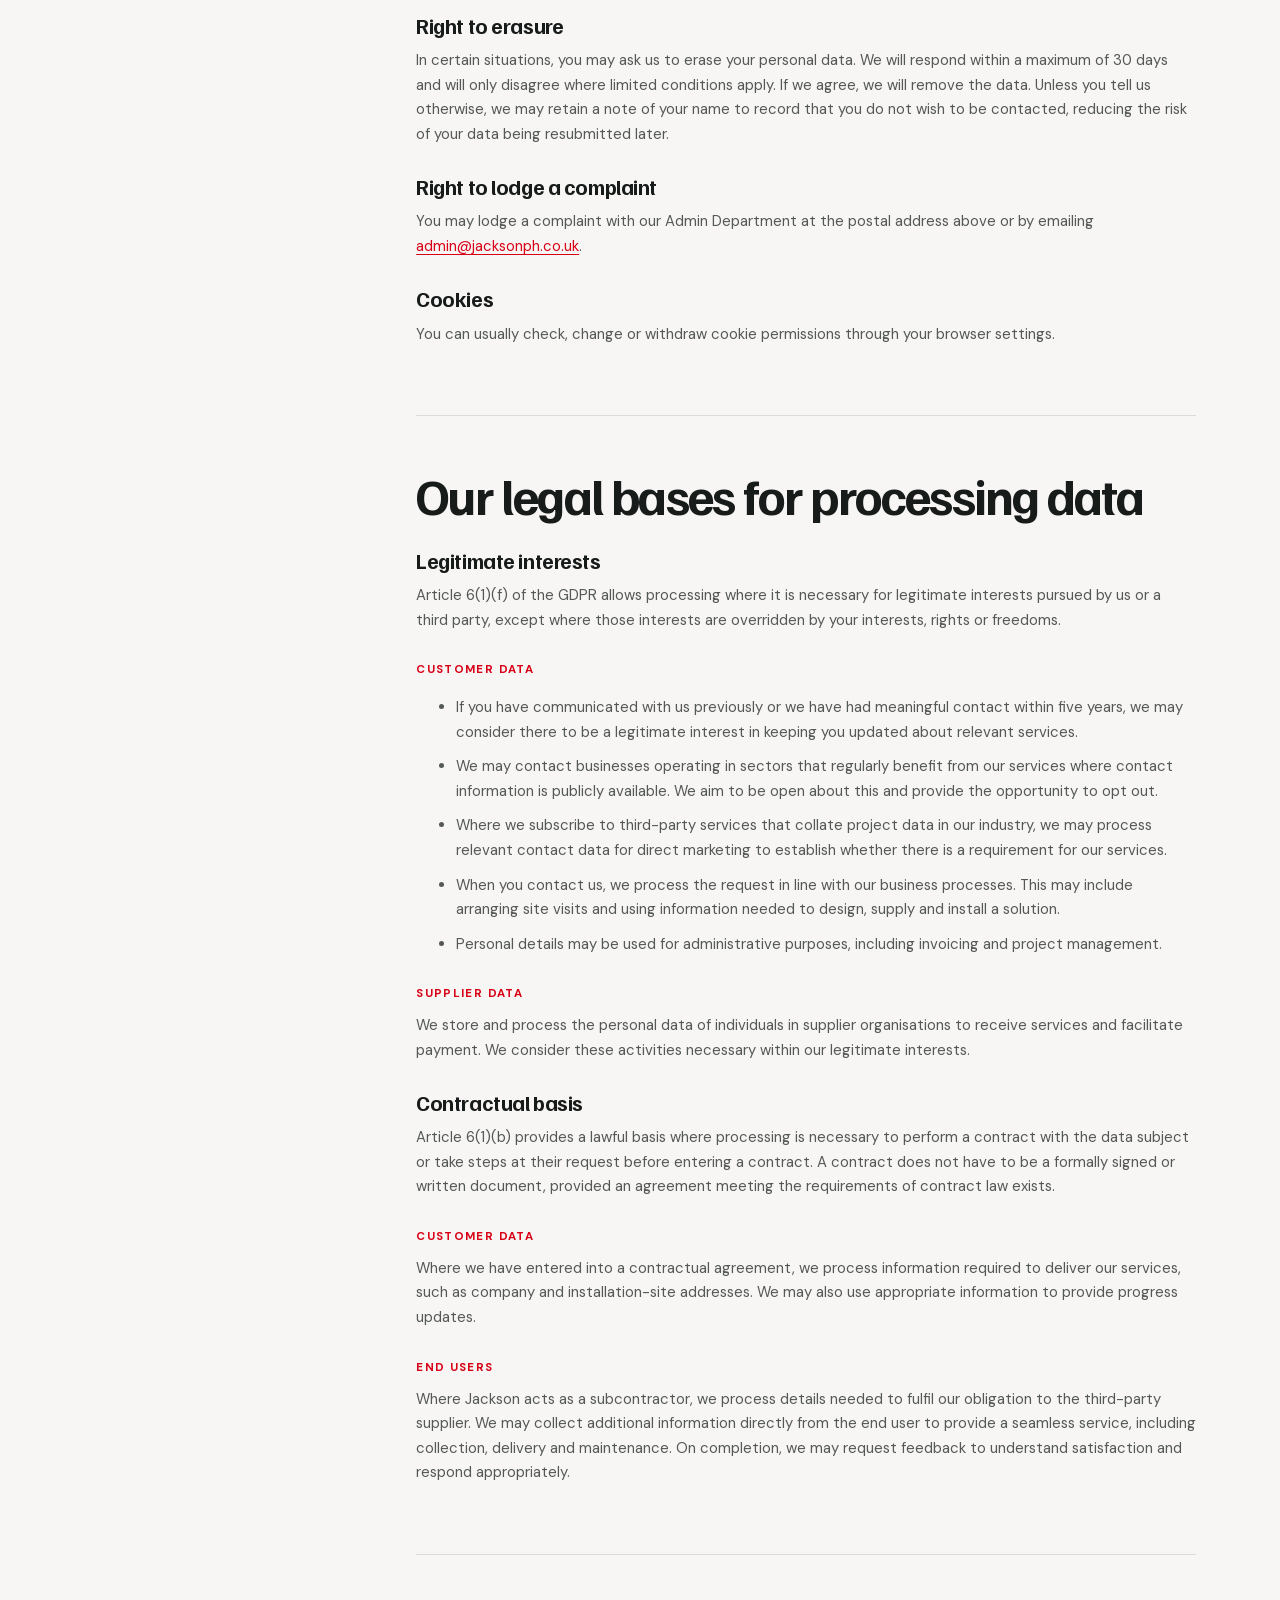
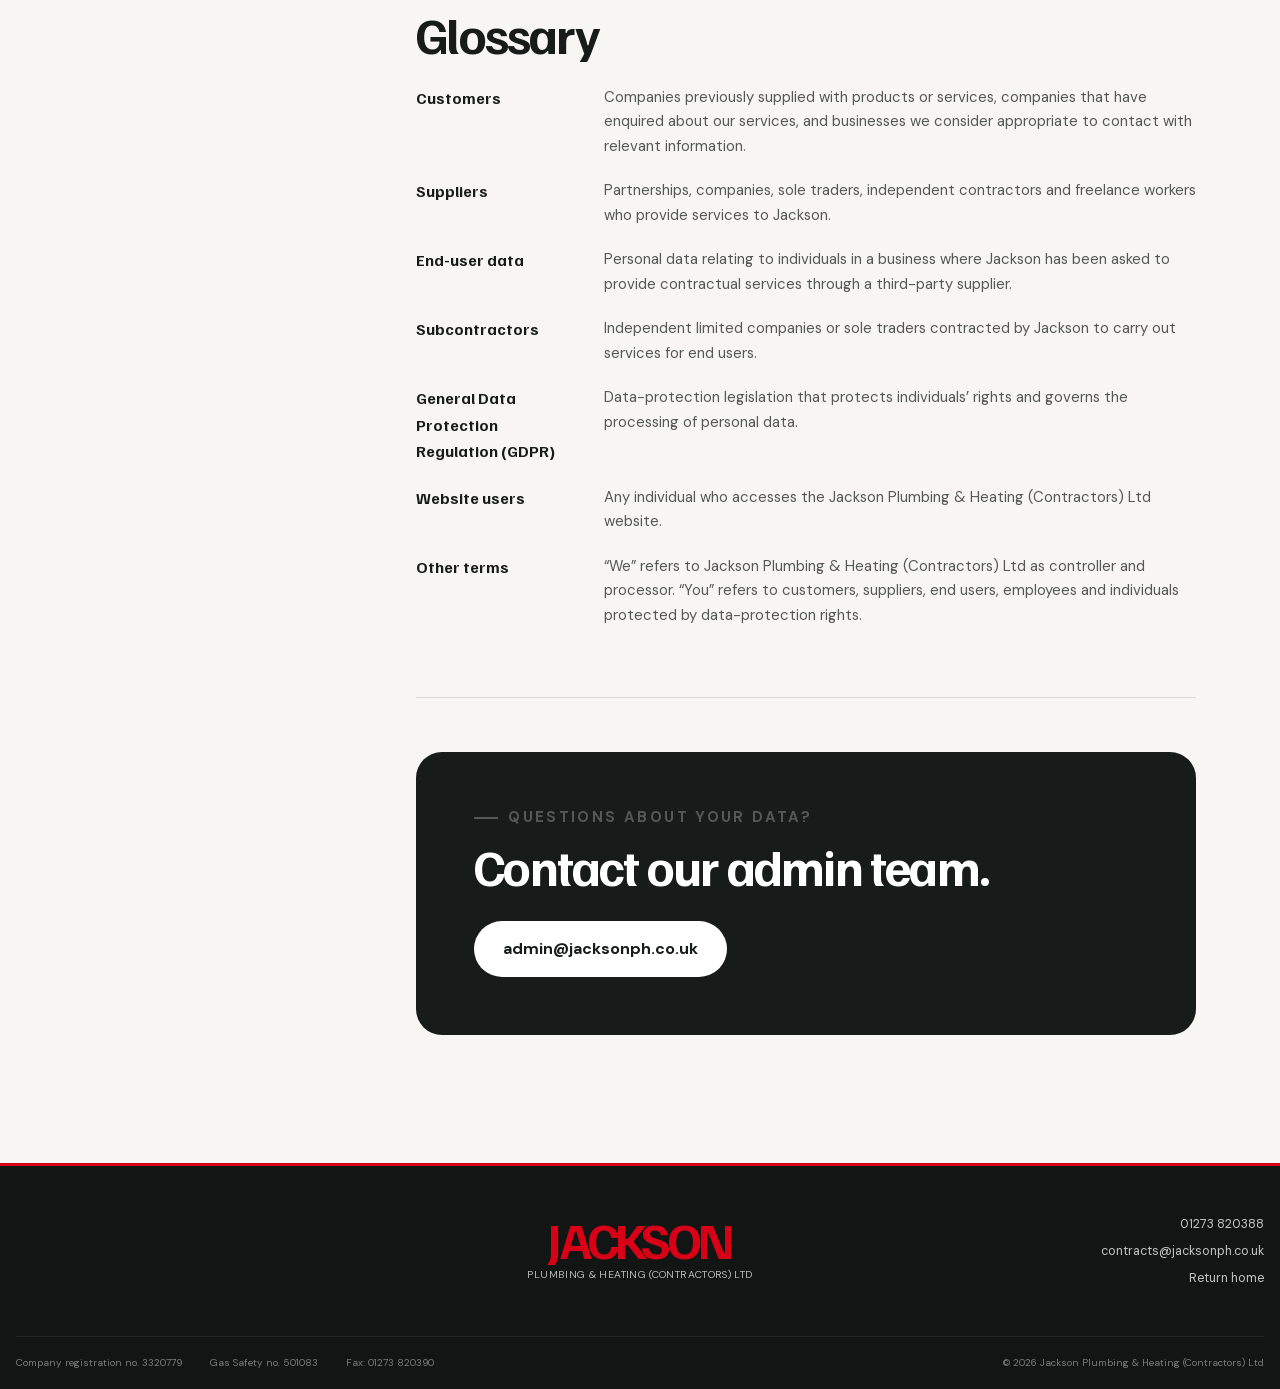
==== commit 418a626e: "Update v2" ====
--- a/privacy-policy/index.html
+++ b/privacy-policy/index.html
@@ -5,13 +5,11 @@
   <meta name="viewport" content="width=device-width, initial-scale=1">
   <meta name="description" content="Privacy policy for Jackson Plumbing & Heating (Contractors) Ltd.">
   <title>Privacy Policy | Jackson Plumbing & Heating</title>
-  <link rel="preconnect" href="https://fonts.googleapis.com">
-  <link rel="preconnect" href="https://fonts.gstatic.com" crossorigin>
-  <link href="https://fonts.googleapis.com/css2?family=DM+Sans:wght@400;500;600;700&family=Familjen+Grotesk:wght@600;700&display=swap" rel="stylesheet">
+  <link rel="stylesheet" href="../css/fonts.css?v=1">
   <link rel="stylesheet" href="../css/base.css?v=11">
-  <link rel="stylesheet" href="../css/components.css?v=11">
+  <link rel="stylesheet" href="../css/components.css?v=20">
   <link rel="stylesheet" href="../css/responsive.css?v=11">
-  <link rel="stylesheet" href="../css/privacy.css?v=11">
+  <link rel="stylesheet" href="../css/privacy.css?v=13">
   <script src="../js/site.js?v=11" defer></script>
 </head>
 <body>
--- a/css/fonts.css
+++ b/css/fonts.css
@@ -0,0 +1,15 @@
+@font-face {
+  font-family: "DM Sans";
+  font-style: normal;
+  font-weight: 400 700;
+  font-display: swap;
+  src: url("../assets/fonts/dm-sans-latin.woff2") format("woff2");
+}
+
+@font-face {
+  font-family: "Familjen Grotesk";
+  font-style: normal;
+  font-weight: 600 700;
+  font-display: swap;
+  src: url("../assets/fonts/familjen-grotesk-latin.woff2") format("woff2");
+}
--- a/css/components.css
+++ b/css/components.css
@@ -211,7 +211,6 @@
 .button--red {
   color: var(--white);
   background: var(--red);
-  box-shadow: 0 14px 32px rgba(216, 0, 22, .25);
 }
 
 .button--red:hover {
@@ -290,7 +289,7 @@
 
 .trust-strip {
   display: grid;
-  grid-template-columns: repeat(3, 1fr);
+  grid-template-columns: repeat(2, 1fr);
   margin-top: 26px;
   padding-block: 16px;
   border-block: 1px solid var(--line);
@@ -318,7 +317,6 @@
   max-width: 60px;
   height: 28px;
   object-fit: contain;
-  filter: grayscale(1);
 }
 
 .trust-item--number strong {
@@ -523,10 +521,11 @@
   display: flex;
   width: max-content;
   animation: logo-scroll 34s linear infinite;
-}
-
-.logo-marquee:hover .logo-track {
   animation-play-state: paused;
+}
+
+.logo-marquee.is-motion-active:not(:hover) .logo-track {
+  animation-play-state: running;
 }
 
 .logo-set {
@@ -572,6 +571,7 @@
 
 .coverage__content h2 {
   margin-bottom: 24px;
+  font-size: clamp(2rem, 3.5vw, 3rem);
 }
 
 .coverage__content > p:not(.eyebrow) {
@@ -635,11 +635,38 @@
 }
 
 .coverage-map > iframe {
+  position: absolute;
+  top: -200px;
+  left: 0;
   display: block;
   width: 100%;
-  height: 100%;
+  height: calc(100% + 200px);
   min-height: 420px;
   border: 0;
+}
+
+.map-office-card {
+  position: absolute;
+  top: 12px;
+  left: 12px;
+  width: min(300px, calc(100% - 24px));
+  padding: 16px;
+  color: var(--ink);
+  background: var(--white);
+  border-radius: 12px;
+  box-shadow: 0 2px 12px rgba(0, 0, 0, .18);
+  font-size: .75rem;
+  line-height: 1.5;
+}
+
+.map-office-card p {
+  margin: 8px 0;
+}
+
+.map-office-card a {
+  color: #1967d2;
+  text-decoration: underline;
+  text-underline-offset: 3px;
 }
 
 .map-coverage-note {
@@ -663,21 +690,25 @@
 
 .site-footer__top {
   display: grid;
-  grid-template-columns: 1fr 1.4fr 1fr;
+  grid-template-columns: 1fr auto 1fr;
   gap: 40px;
   align-items: start;
   padding-block: 48px;
 }
 
+.brand--footer {
+  grid-column: 2;
+  justify-self: center;
+  align-items: center;
+}
+
+.brand--footer .brand__name {
+  font-size: clamp(2.5rem, 4vw, 4rem);
+}
+
 .brand--footer .brand__sub {
   color: rgba(255, 255, 255, .7);
-}
-
-.site-footer__top p {
-  max-width: 410px;
-  margin: 0;
-  color: rgba(255, 255, 255, .54);
-  font-size: .82rem;
+  font-size: .65rem;
 }
 
 .footer-links {
@@ -735,6 +766,9 @@
 }
 
 .lightbox__close {
+  display: grid;
+  place-items: center;
+  padding: 0;
   position: absolute;
   z-index: 2;
   top: -48px;
@@ -746,5 +780,4 @@
   border: 0;
   border-radius: 50%;
   cursor: pointer;
-  font-size: 1.7rem;
-}
+}
--- a/css/responsive.css
+++ b/css/responsive.css
@@ -124,11 +124,7 @@
   }
 
   .site-footer__top {
-    grid-template-columns: 1fr 1fr;
-  }
-
-  .site-footer__top p {
-    display: none;
+    gap: 20px;
   }
 }
 
@@ -287,6 +283,19 @@
     min-height: 320px;
   }
 
+  .map-office-card {
+    top: 8px;
+    left: 8px;
+    width: min(180px, calc(100% - 16px));
+    padding: 10px;
+    font-size: .62rem;
+    line-height: 1.4;
+  }
+
+  .map-office-card p {
+    margin: 6px 0;
+  }
+
   .site-footer {
     margin-top: 0;
   }
@@ -295,8 +304,12 @@
     grid-template-columns: 1fr;
   }
 
+  .brand--footer {
+    grid-column: auto;
+  }
+
   .footer-links {
-    justify-items: start;
+    justify-items: center;
   }
 
   .site-footer__bottom {
--- a/css/privacy.css
+++ b/css/privacy.css
@@ -4,7 +4,7 @@
   color: var(--white);
   background:
     linear-gradient(110deg, rgba(17, 21, 20, .97), rgba(17, 21, 20, .72)),
-    url("../assets/images/original/building-site.jpg") center / cover;
+    image-set(url("../assets/images/building-site-960w.webp") 1x, url("../assets/images/building-site.webp") 2x) center / cover;
   border-radius: var(--radius-lg);
 }
 
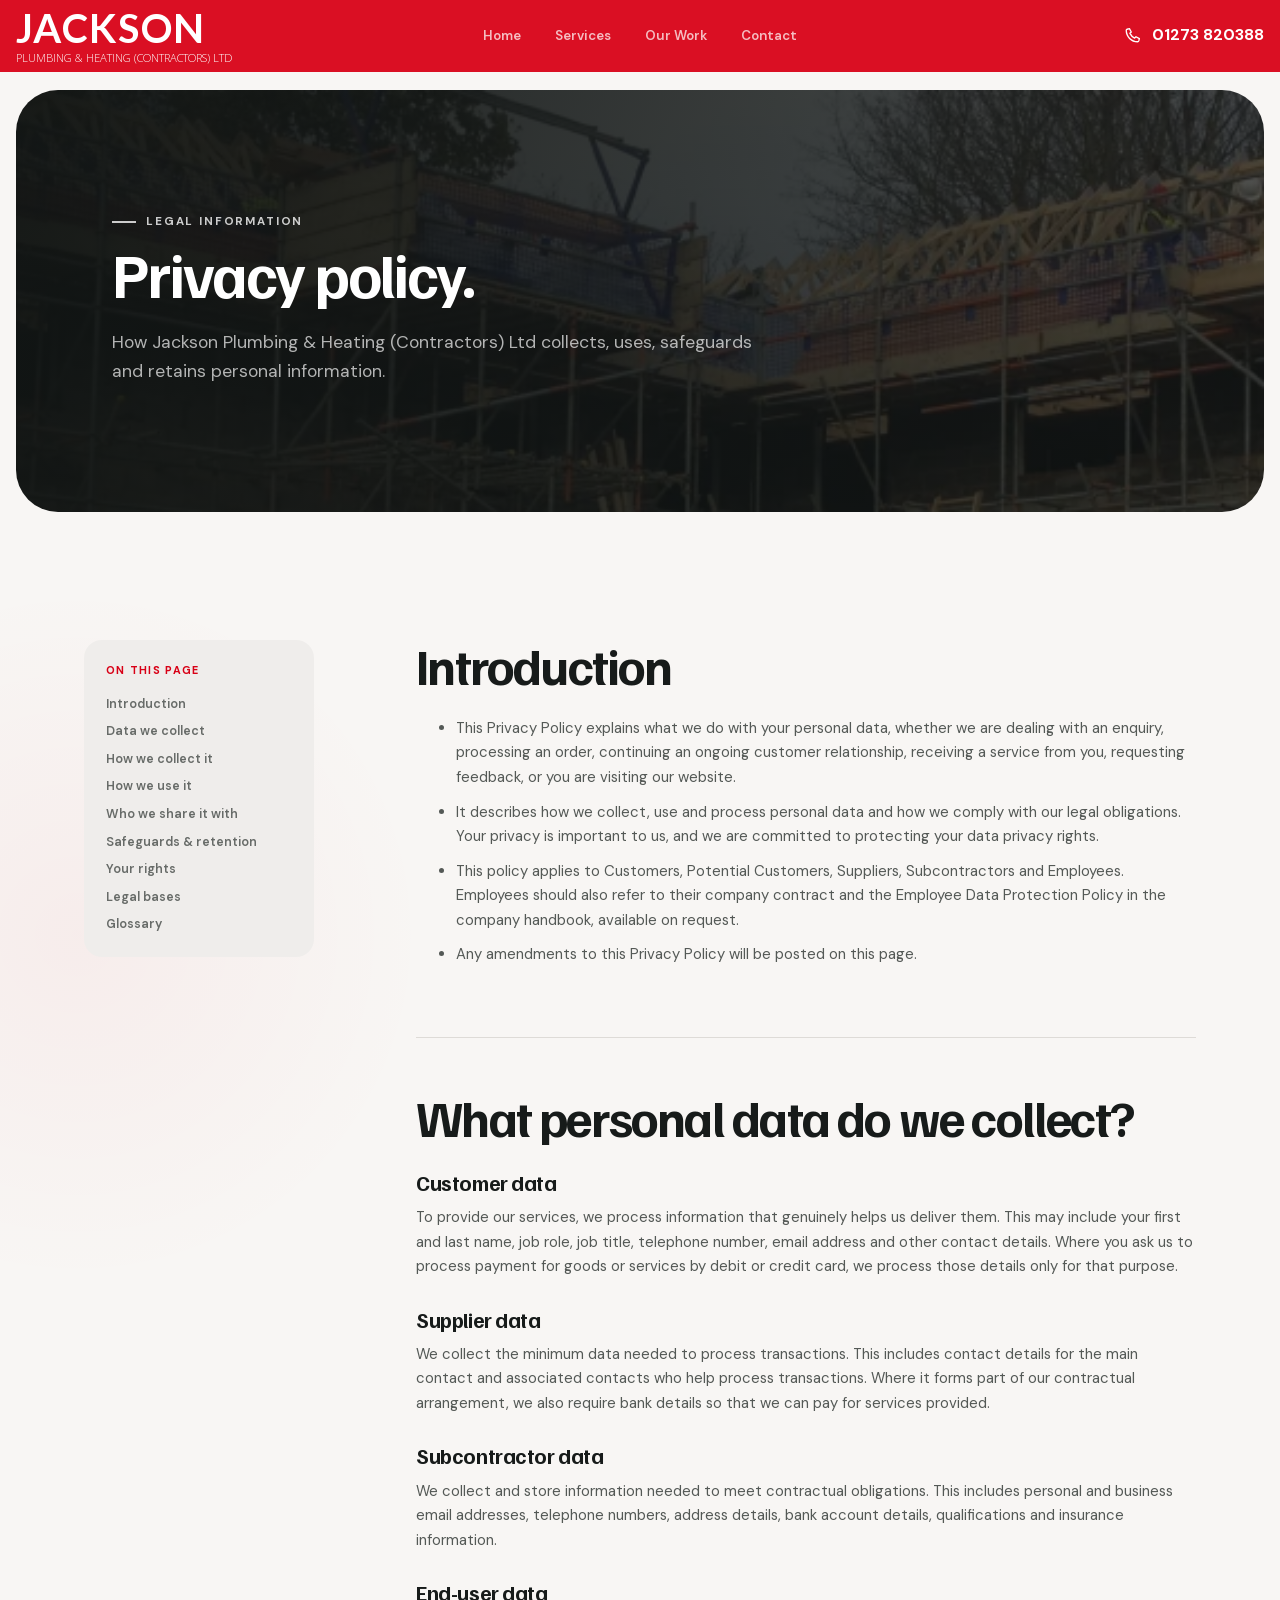
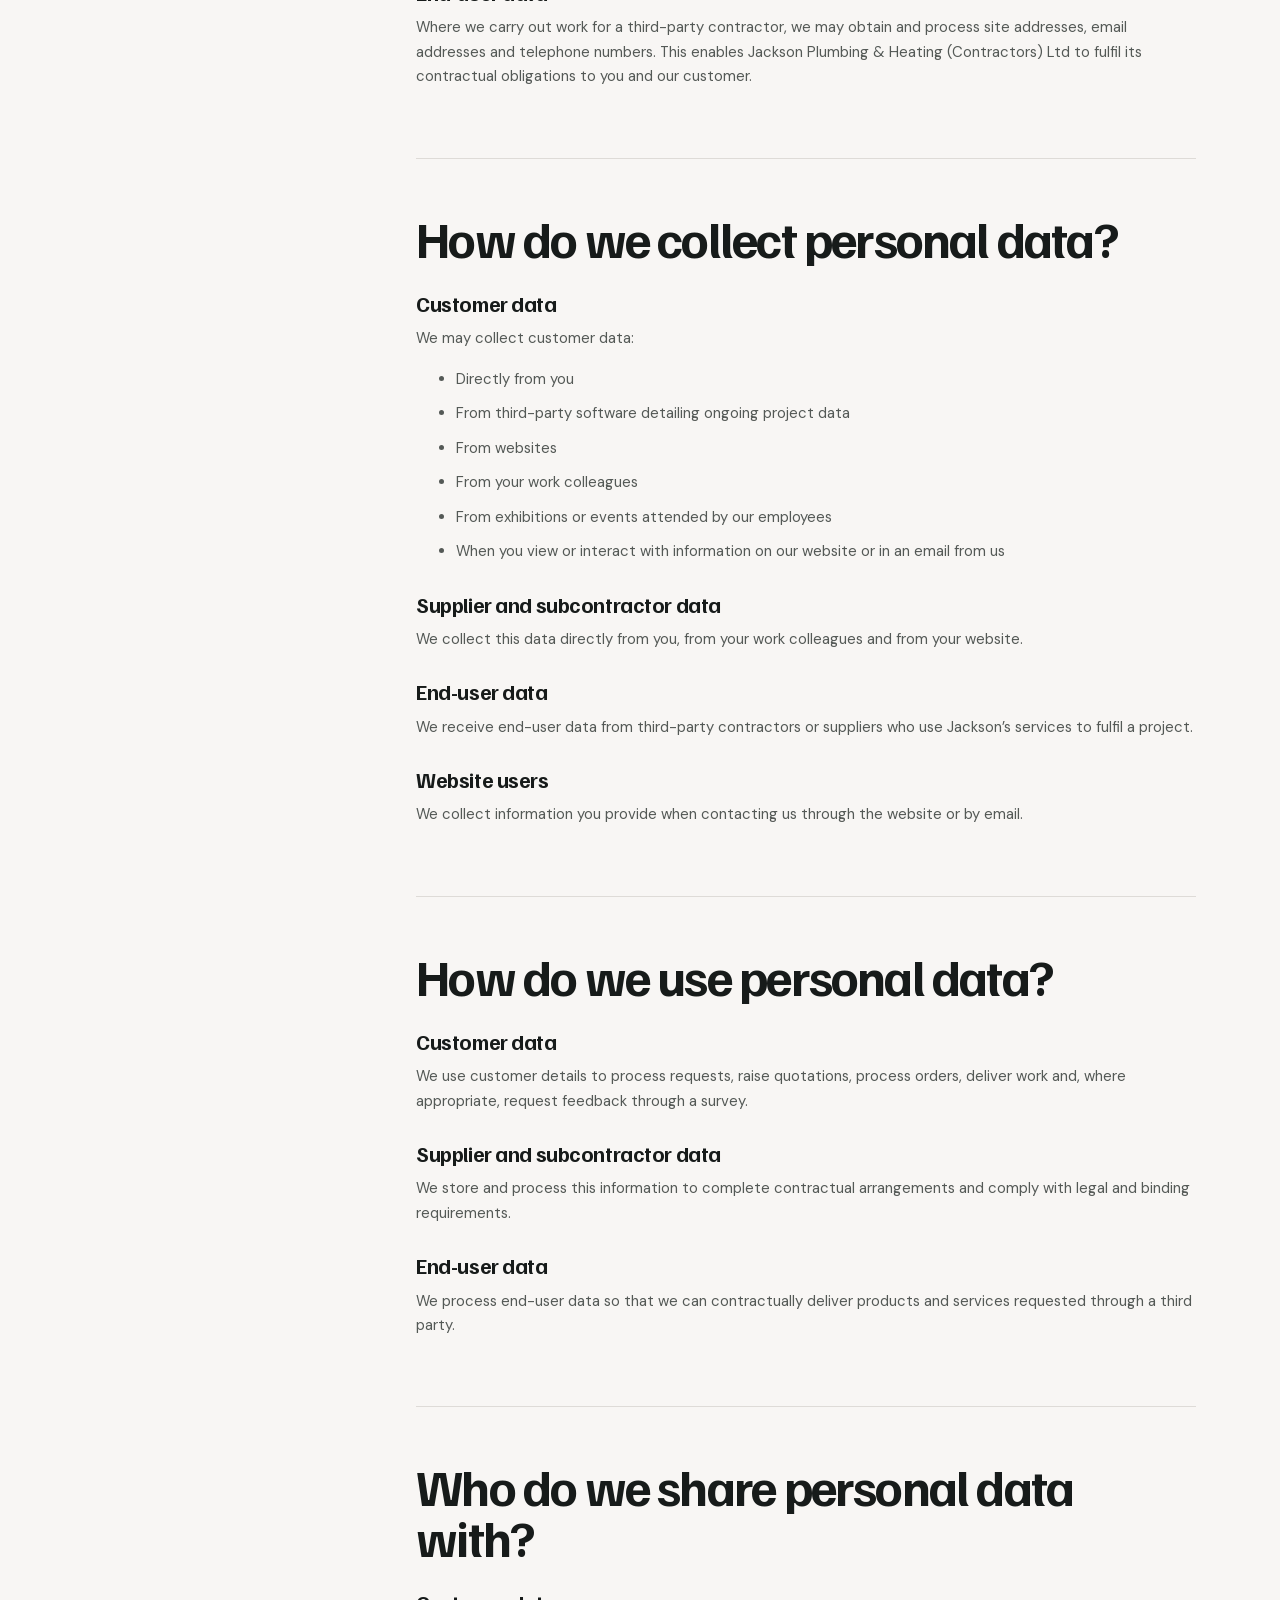
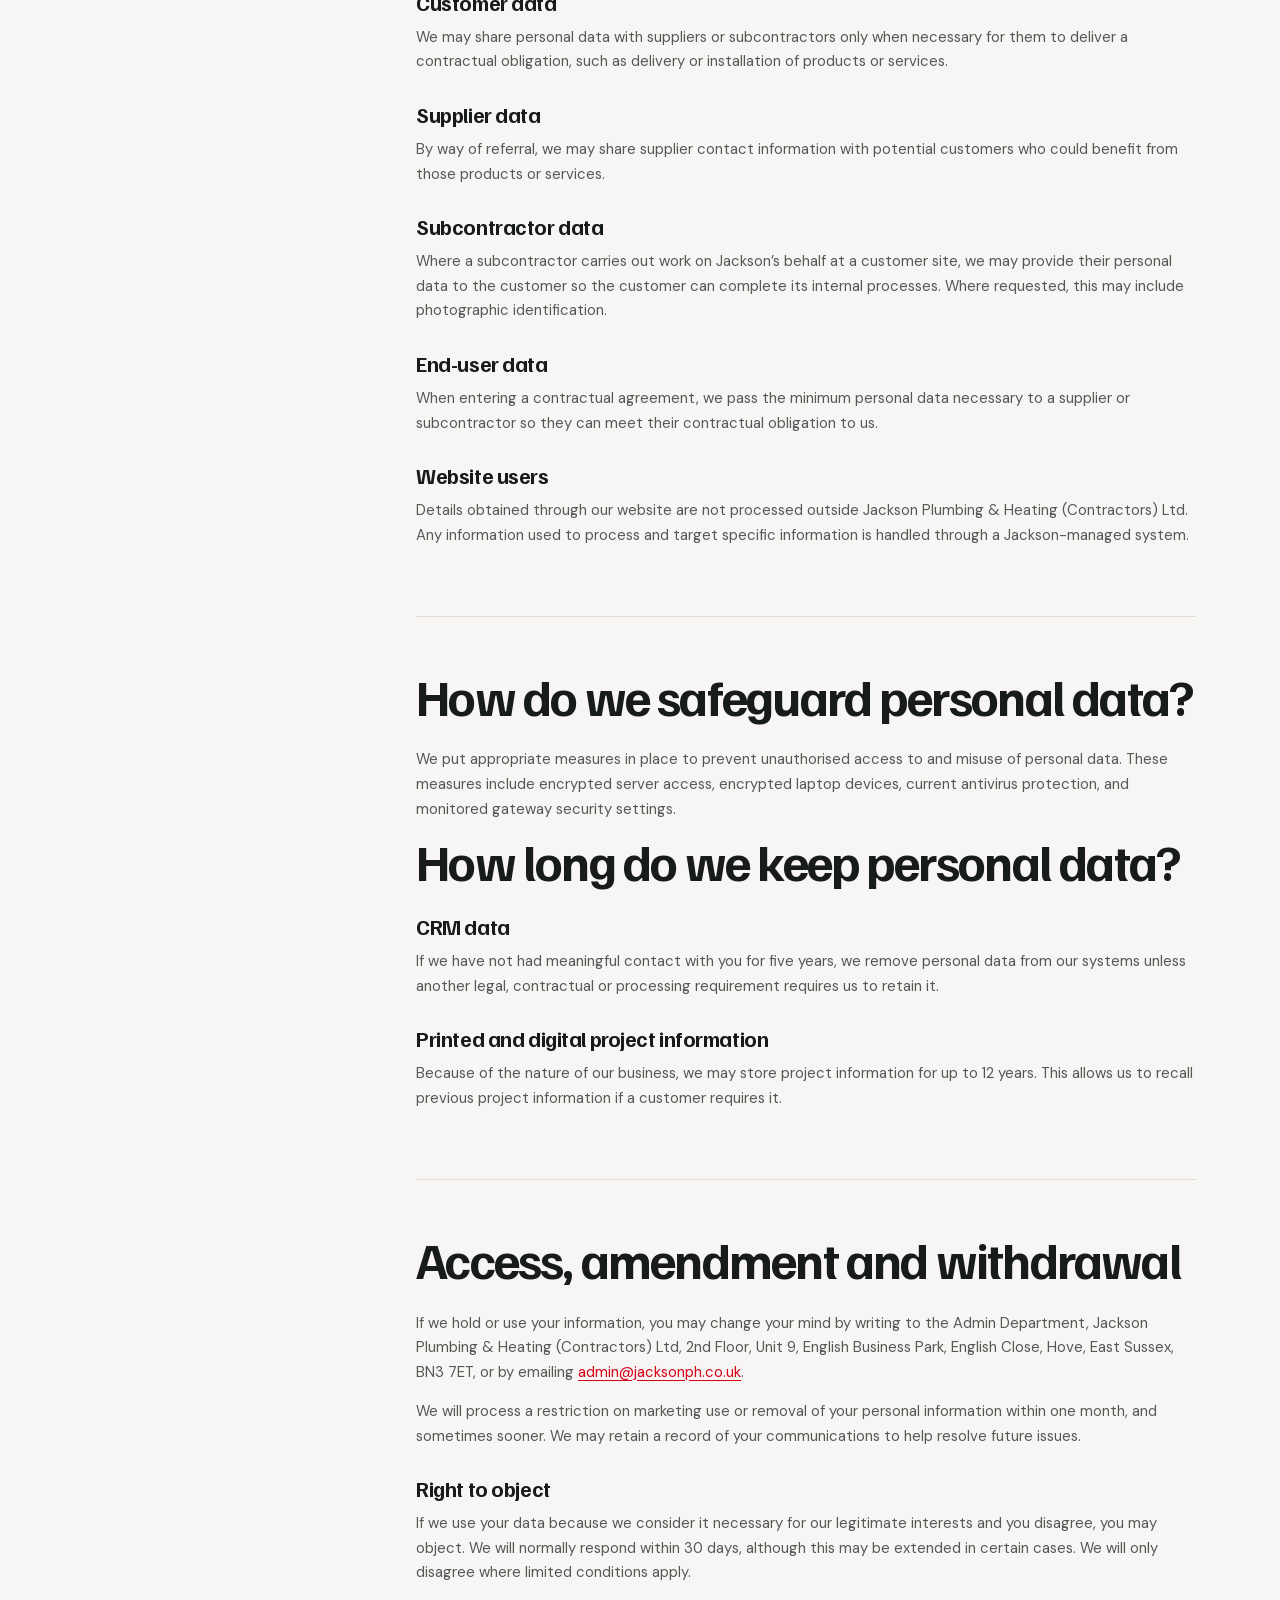
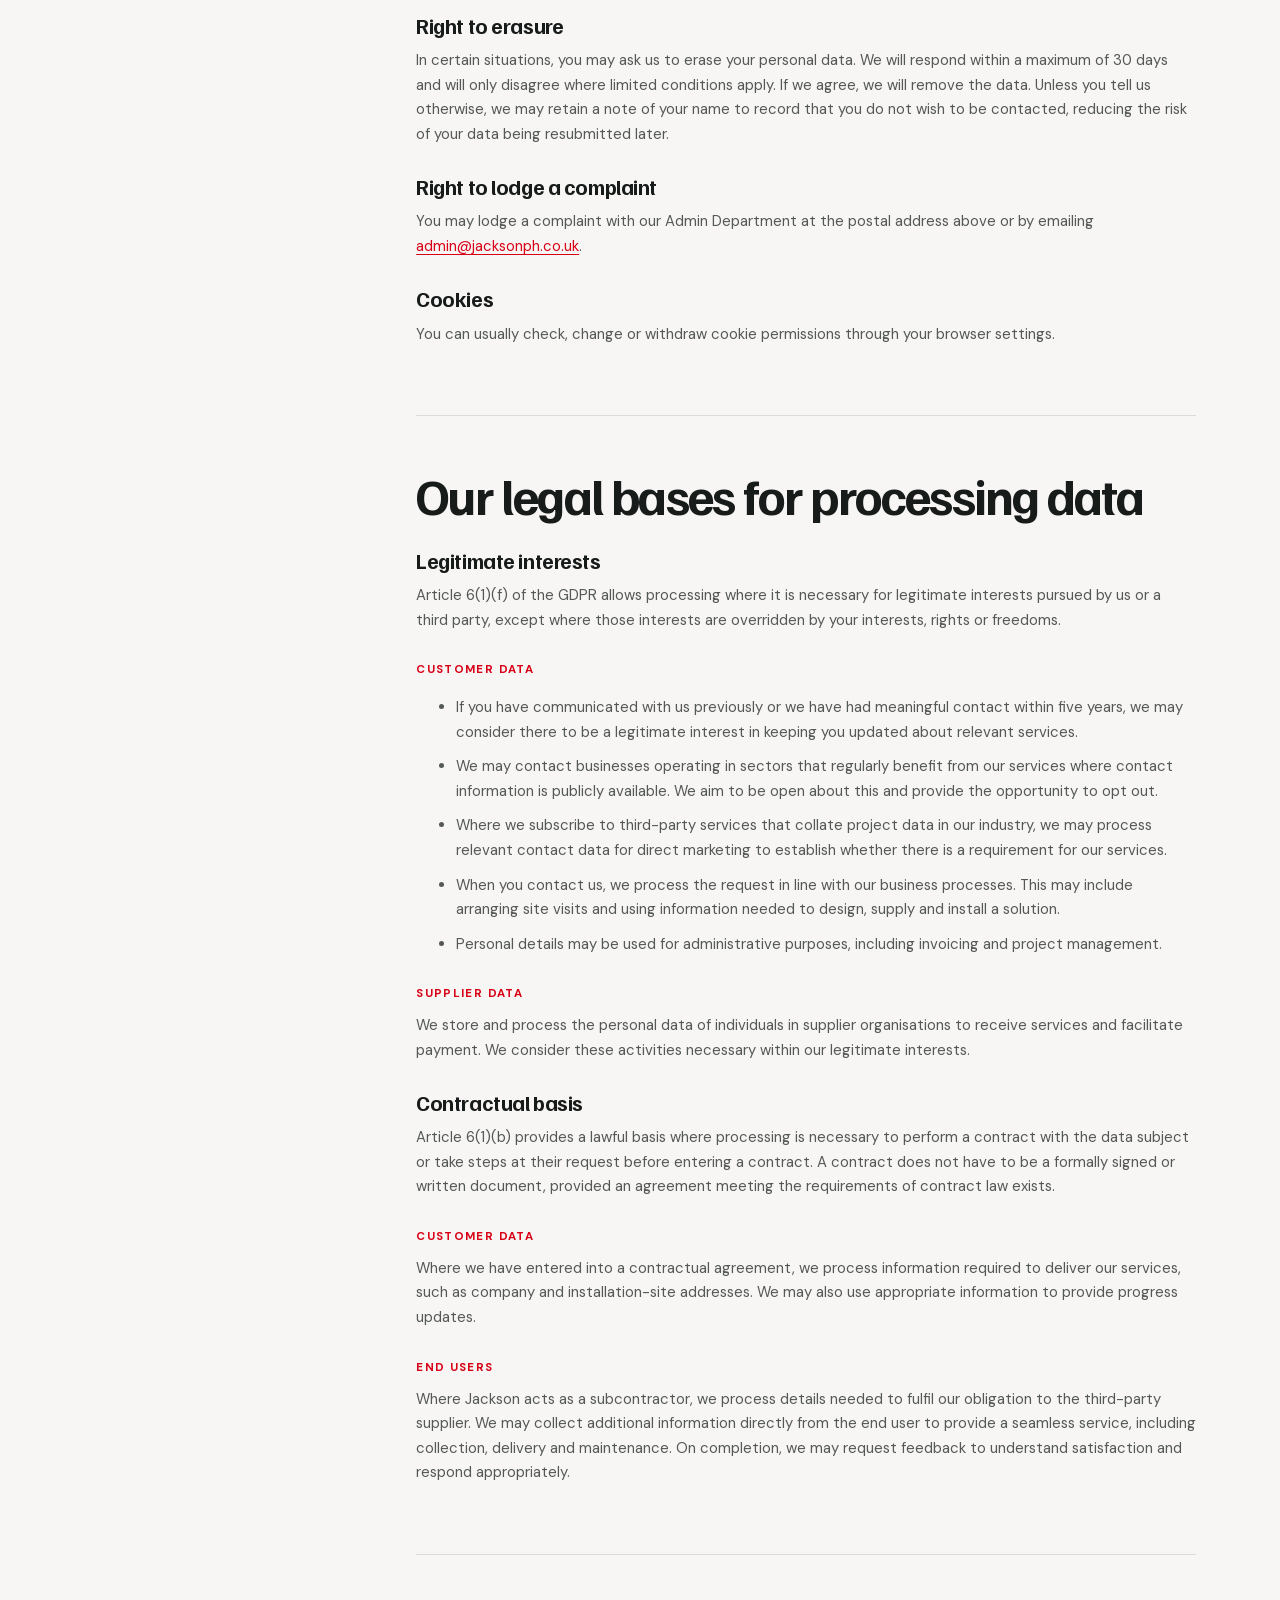
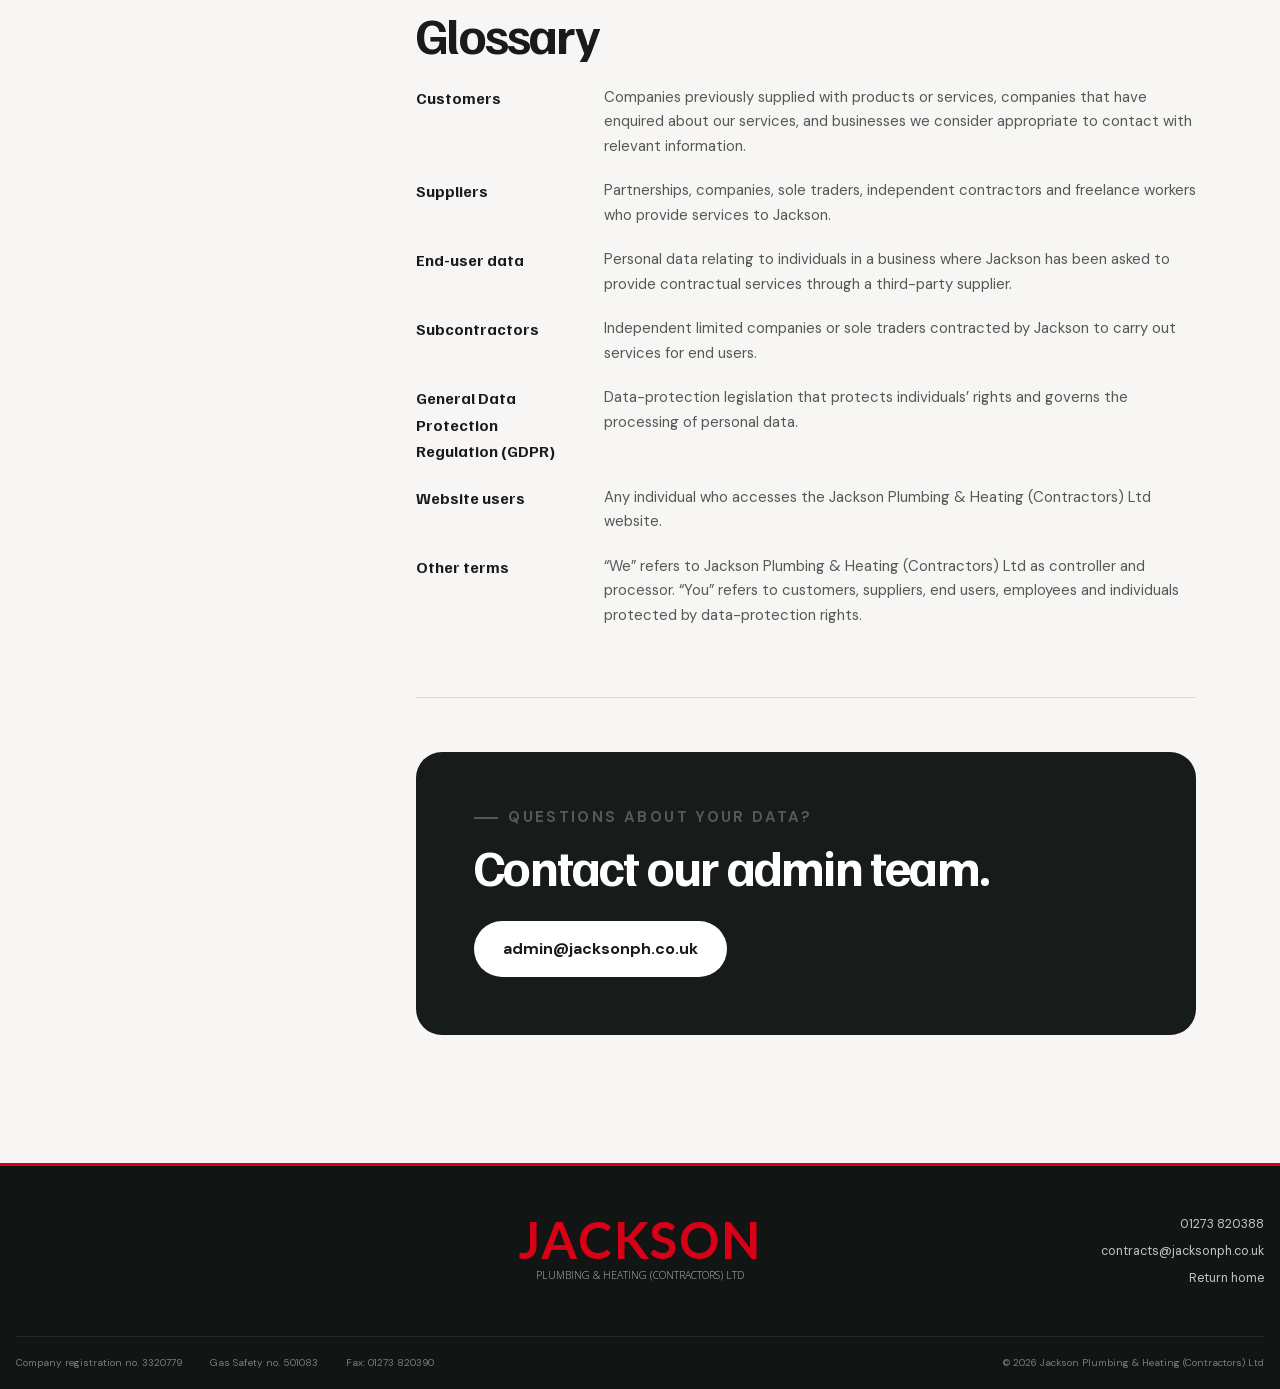
==== commit 3367c306: "Apply client feedback to branding, accreditations and office map" ====
--- a/privacy-policy/index.html
+++ b/privacy-policy/index.html
@@ -5,10 +5,10 @@
   <meta name="viewport" content="width=device-width, initial-scale=1">
   <meta name="description" content="Privacy policy for Jackson Plumbing & Heating (Contractors) Ltd.">
   <title>Privacy Policy | Jackson Plumbing & Heating</title>
-  <link rel="stylesheet" href="../css/fonts.css?v=1">
+  <link rel="stylesheet" href="../css/fonts.css?v=2">
   <link rel="stylesheet" href="../css/base.css?v=11">
-  <link rel="stylesheet" href="../css/components.css?v=20">
-  <link rel="stylesheet" href="../css/responsive.css?v=11">
+  <link rel="stylesheet" href="../css/components.css?v=26">
+  <link rel="stylesheet" href="../css/responsive.css?v=15">
   <link rel="stylesheet" href="../css/privacy.css?v=13">
   <script src="../js/site.js?v=11" defer></script>
 </head>
--- a/css/fonts.css
+++ b/css/fonts.css
@@ -13,3 +13,19 @@
   font-display: swap;
   src: url("../assets/fonts/familjen-grotesk-latin.woff2") format("woff2");
 }
+
+@font-face {
+  font-family: "Lato";
+  font-style: normal;
+  font-weight: 700;
+  font-display: swap;
+  src: url("../assets/fonts/lato-bold-latin.woff2") format("woff2");
+}
+
+@font-face {
+  font-family: "Open Sans";
+  font-style: normal;
+  font-weight: 300;
+  font-display: swap;
+  src: url("../assets/fonts/open-sans-light-latin.woff2") format("woff2");
+}
--- a/css/components.css
+++ b/css/components.css
@@ -30,10 +30,10 @@
 
 .brand__name {
   color: var(--red);
-  font-family: var(--display);
+  font-family: "Lato", sans-serif;
   font-size: 2.5rem;
   font-weight: 700;
-  letter-spacing: -.055em;
+  letter-spacing: .034em;
 }
 
 .site-header .brand__name,
@@ -45,8 +45,9 @@
   margin-top: 4px;
   color: var(--ink);
   font-size: .7rem;
-  font-weight: 400;
-  letter-spacing: .035em;
+  font-family: "Open Sans", sans-serif;
+  font-weight: 300;
+  letter-spacing: normal;
   text-transform: uppercase;
 }
 
@@ -314,8 +315,8 @@
 
 .trust-item img {
   width: auto;
-  max-width: 60px;
-  height: 28px;
+  max-width: 120px;
+  height: 56px;
   object-fit: contain;
 }
 
@@ -737,47 +738,128 @@
   margin-left: auto;
 }
 
+.is-lightbox-open {
+  overflow: hidden;
+}
+
 .lightbox {
-  width: min(1000px, calc(100vw - 40px));
+  width: 100vw;
   max-width: none;
+  height: 100dvh;
+  max-height: none;
+  margin: 0;
   padding: 0;
-  overflow: visible;
+  overflow: hidden;
   color: var(--white);
   background: transparent;
   border: 0;
 }
 
+.lightbox[open] {
+  display: grid;
+  grid-template-rows: minmax(0, 1fr) auto;
+}
+
 .lightbox::backdrop {
-  background: rgba(8, 10, 9, .92);
+  background: rgba(8, 10, 9, .94);
   backdrop-filter: blur(12px);
 }
 
-.lightbox img {
-  width: 100%;
-  max-height: 76vh;
+.lightbox__track {
+  display: flex;
+  min-height: 0;
+  overflow-x: auto;
+  overscroll-behavior: contain;
+  scroll-snap-type: x mandatory;
+  scrollbar-width: none;
+}
+
+.lightbox__track:focus {
+  outline: none;
+}
+
+.lightbox__track::-webkit-scrollbar {
+  display: none;
+}
+
+.lightbox__slide {
+  display: grid;
+  flex: 0 0 100%;
+  margin: 0;
+  padding: 72px max(16px, calc((100% - 1100px) / 2)) 8px;
+  place-items: center;
+  scroll-snap-align: start;
+}
+
+.lightbox__slide img {
+  max-width: 100%;
+  max-height: 100%;
   object-fit: contain;
   border-radius: 18px;
 }
 
-.lightbox p {
-  margin: 12px 0 0;
-  color: rgba(255, 255, 255, .7);
+.lightbox__bar {
+  display: grid;
+  grid-template-columns: 48px minmax(0, 1fr) 48px;
+  gap: 12px;
+  align-items: center;
+  width: min(1100px, calc(100% - 32px));
+  margin: 0 auto;
+  padding: 12px 0 max(20px, env(safe-area-inset-bottom));
+}
+
+.lightbox__bar p {
+  margin: 0;
   text-align: center;
 }
 
+.lightbox__bar strong {
+  color: var(--white);
+  font-family: var(--display);
+  font-size: .8rem;
+  letter-spacing: .08em;
+}
+
+.lightbox__nav,
 .lightbox__close {
   display: grid;
-  place-items: center;
+  width: 48px;
+  height: 48px;
   padding: 0;
-  position: absolute;
-  z-index: 2;
-  top: -48px;
-  right: 0;
-  width: 40px;
-  height: 40px;
   color: var(--white);
   background: rgba(255, 255, 255, .12);
   border: 0;
   border-radius: 50%;
   cursor: pointer;
-}
+  place-items: center;
+  transition: background .2s ease, opacity .2s ease;
+}
+
+.lightbox__nav:hover,
+.lightbox__nav:focus-visible,
+.lightbox__close:hover,
+.lightbox__close:focus-visible {
+  background: var(--red);
+}
+
+.lightbox__nav:disabled {
+  opacity: .25;
+  cursor: default;
+  background: rgba(255, 255, 255, .12);
+}
+
+.lightbox__nav svg {
+  width: 20px;
+  fill: none;
+  stroke: currentColor;
+  stroke-linecap: round;
+  stroke-linejoin: round;
+  stroke-width: 1.8;
+}
+
+.lightbox__close {
+  position: absolute;
+  z-index: 2;
+  top: max(16px, env(safe-area-inset-top));
+  right: 16px;
+}
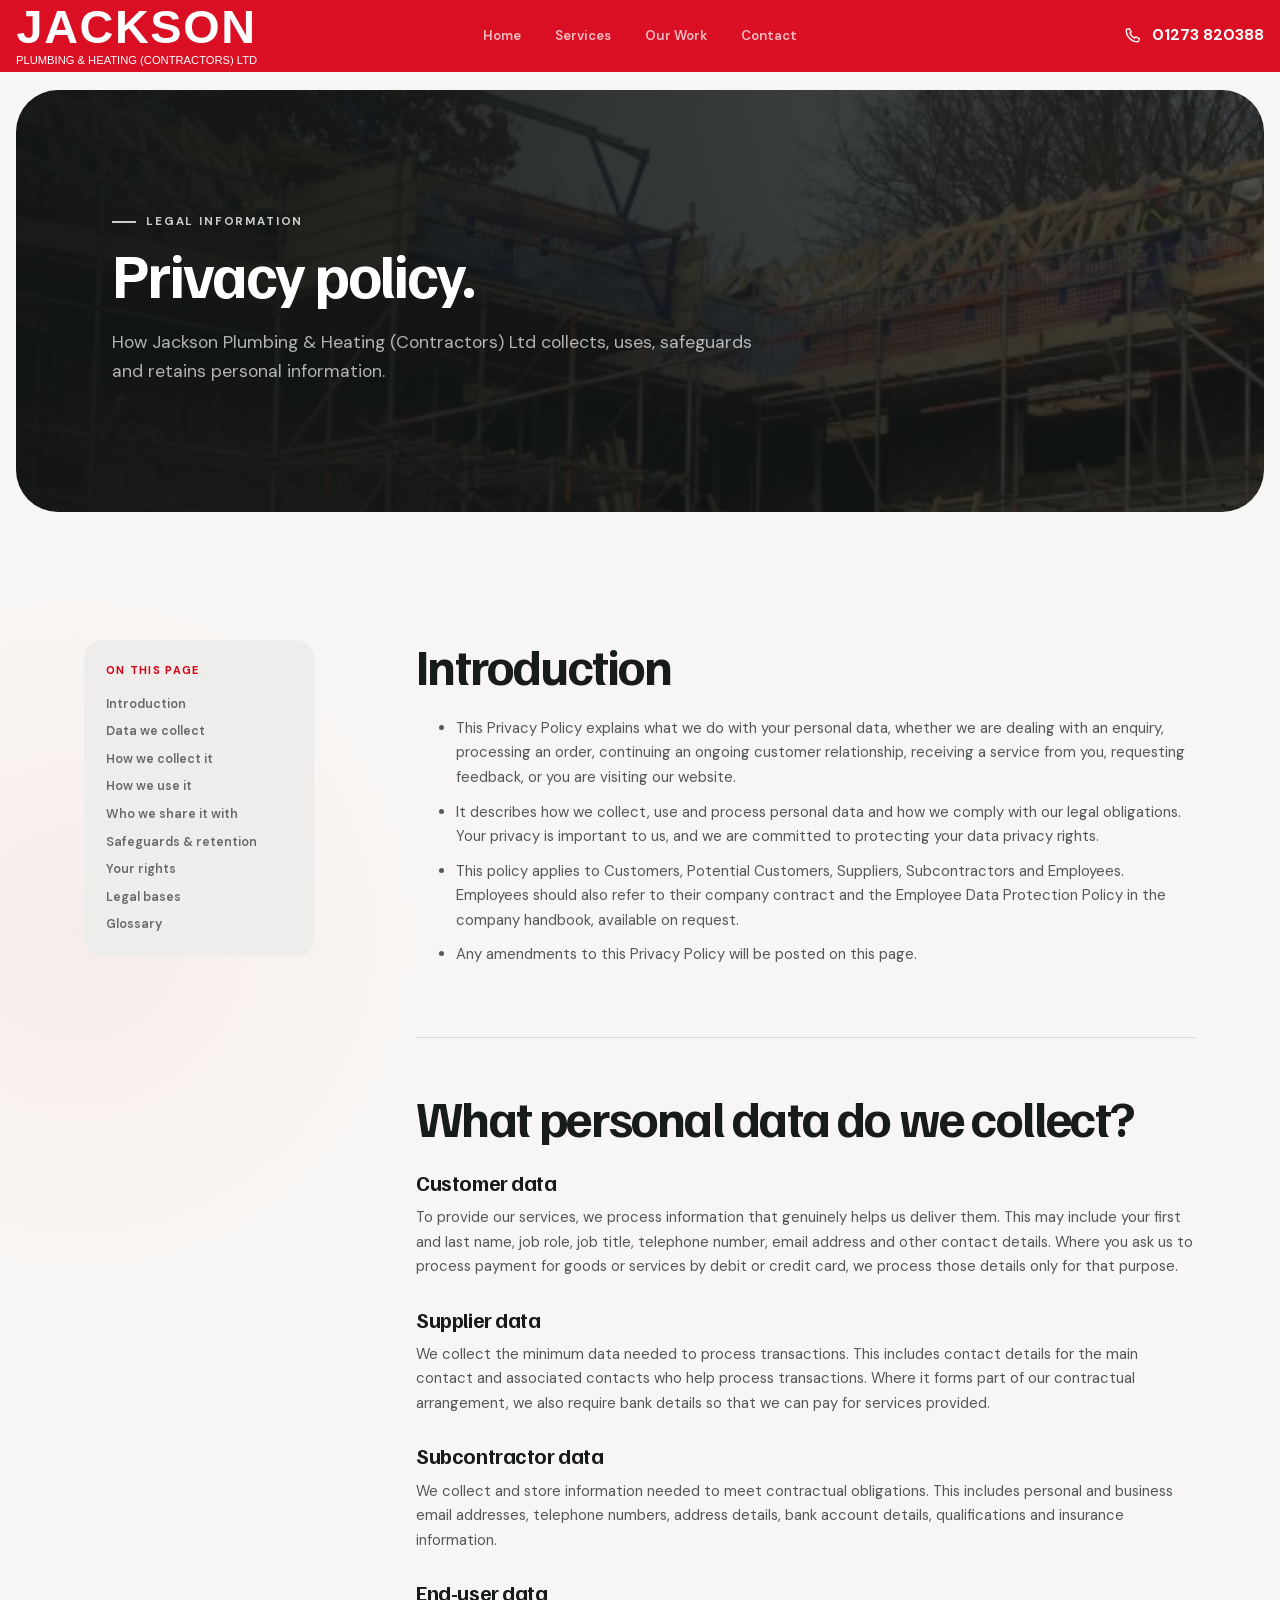
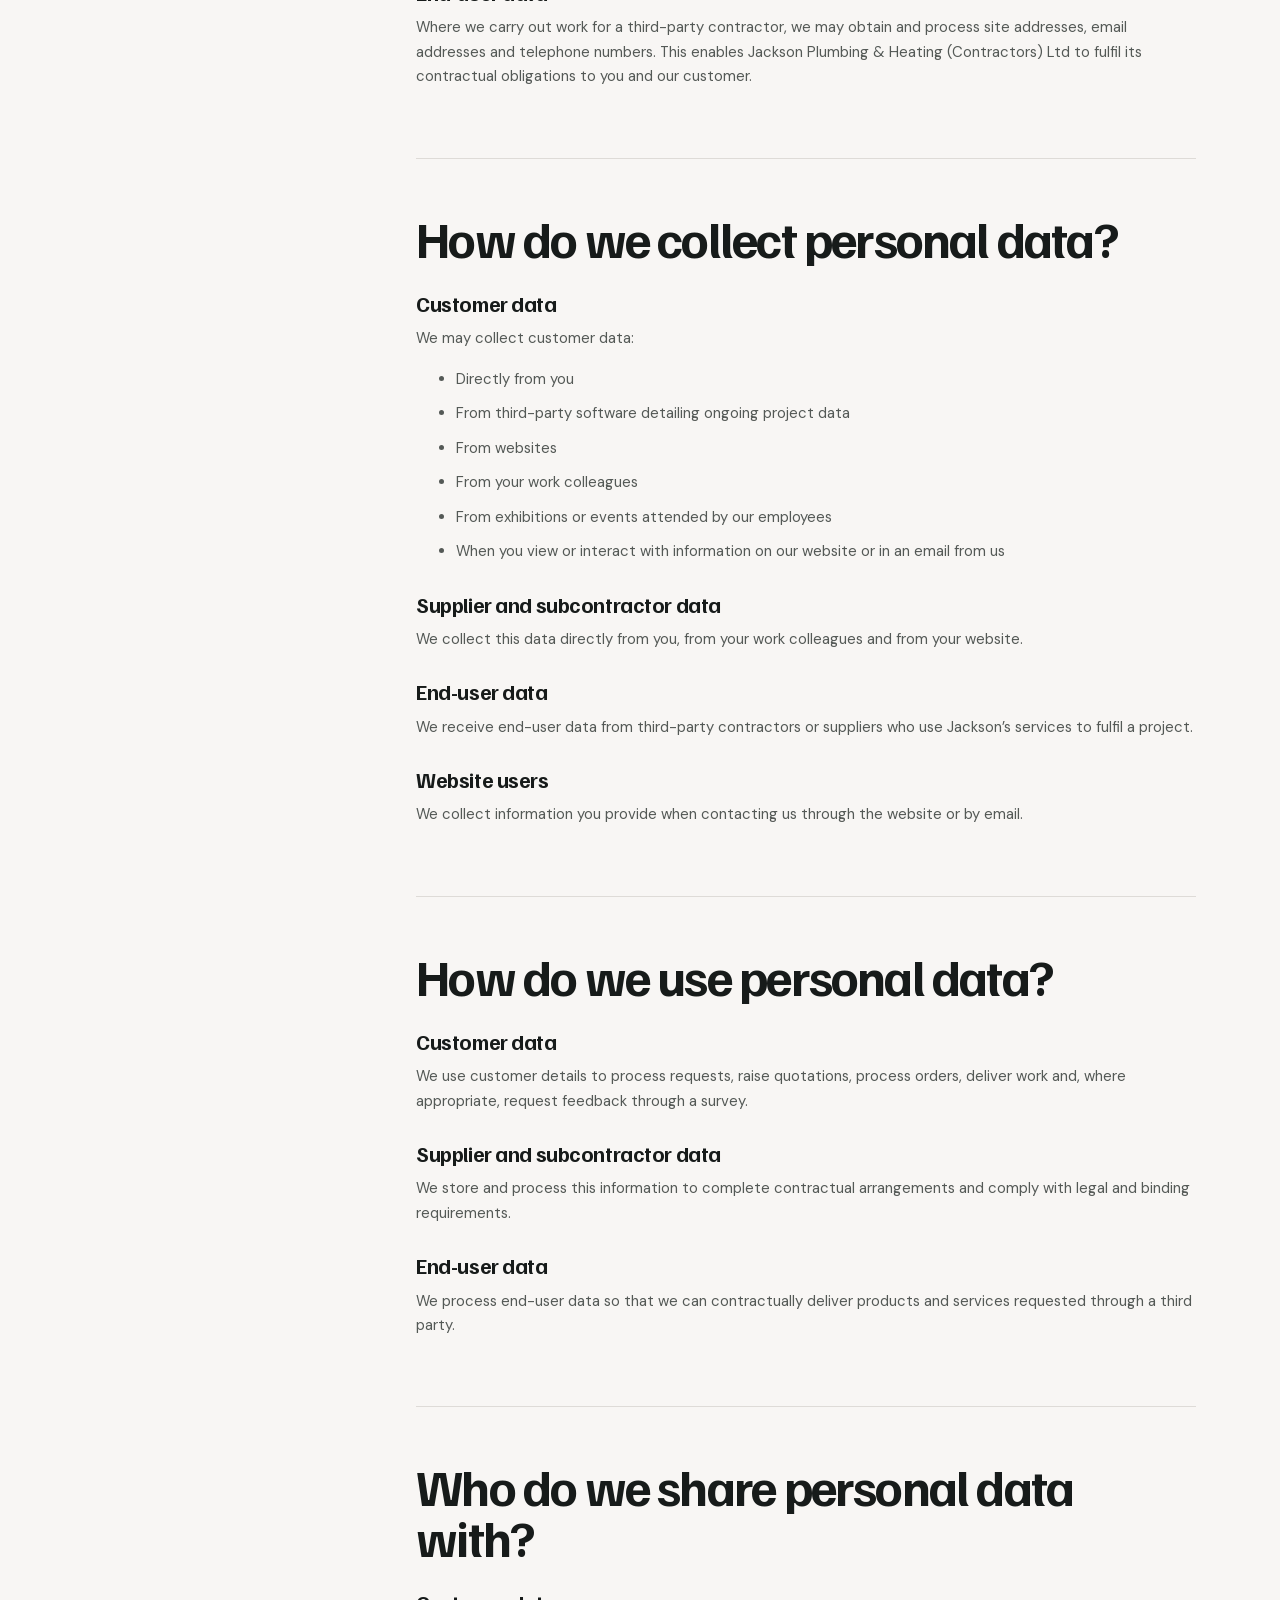
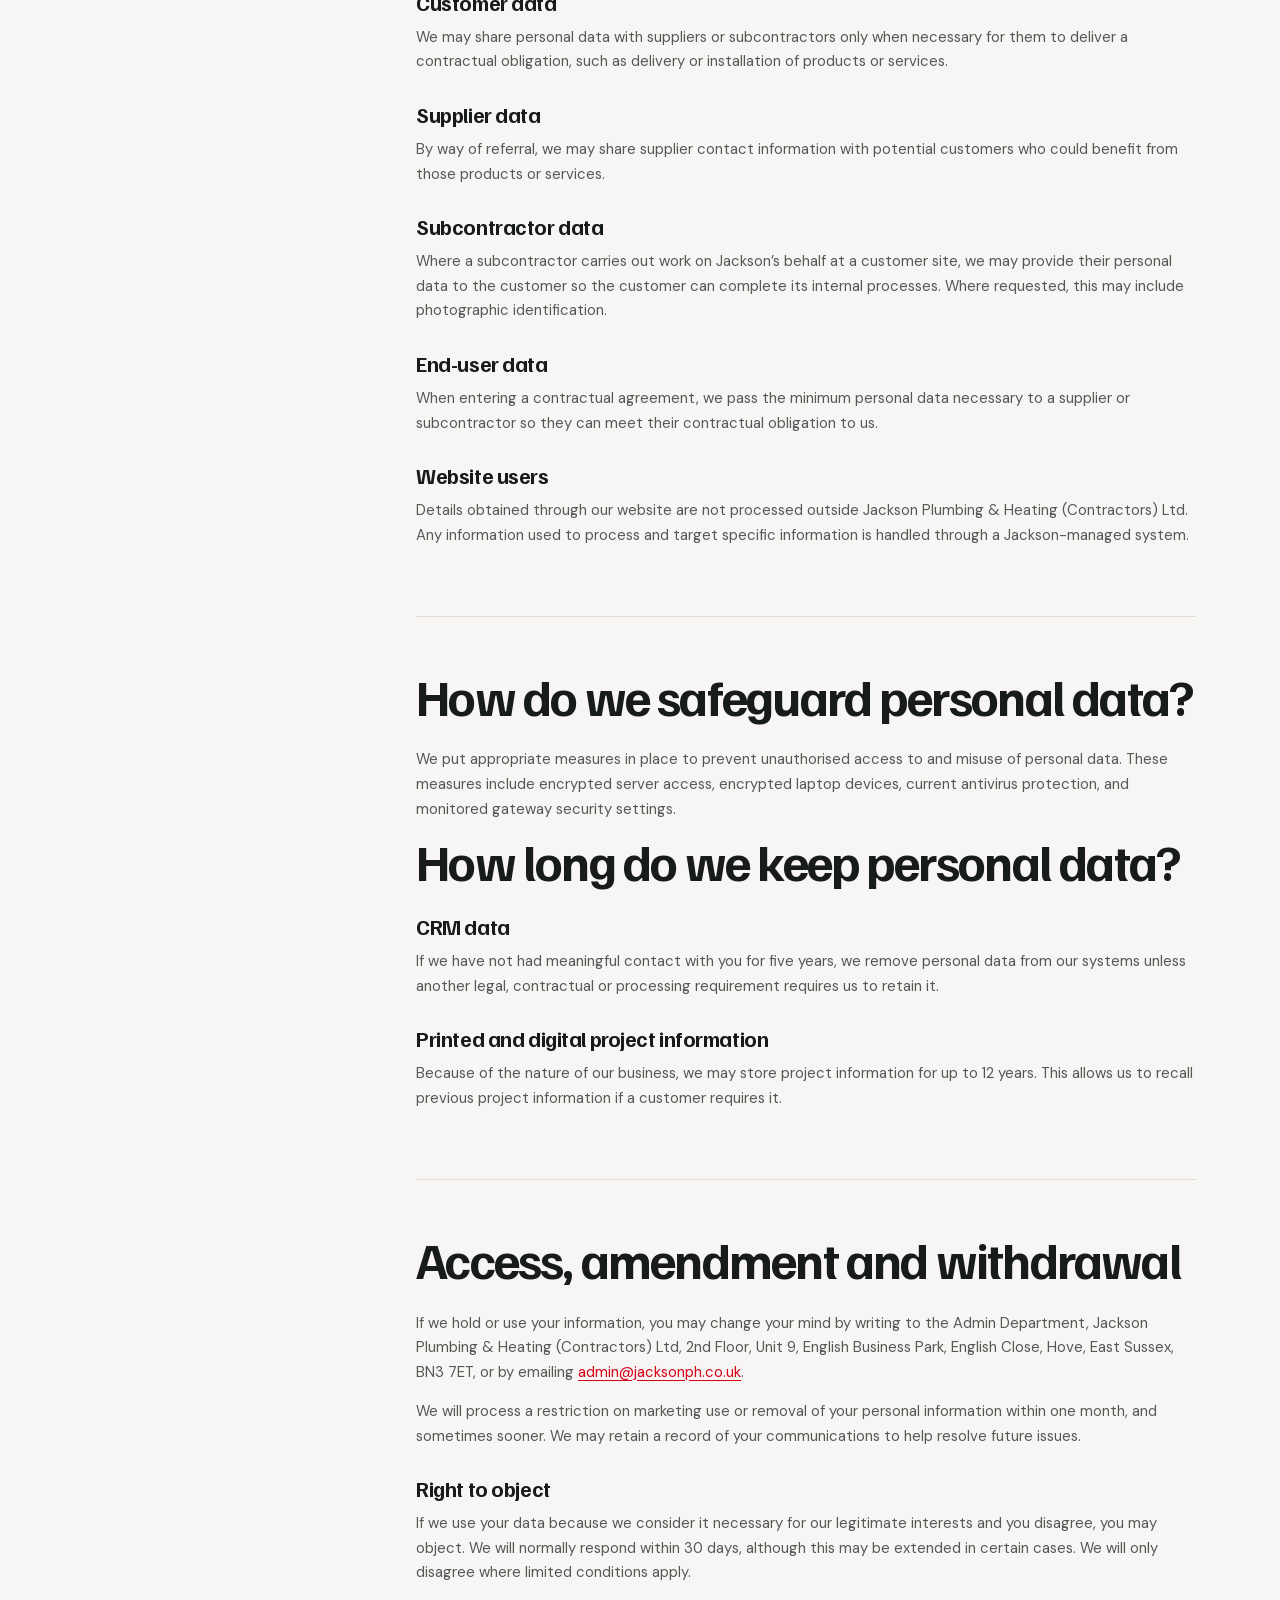
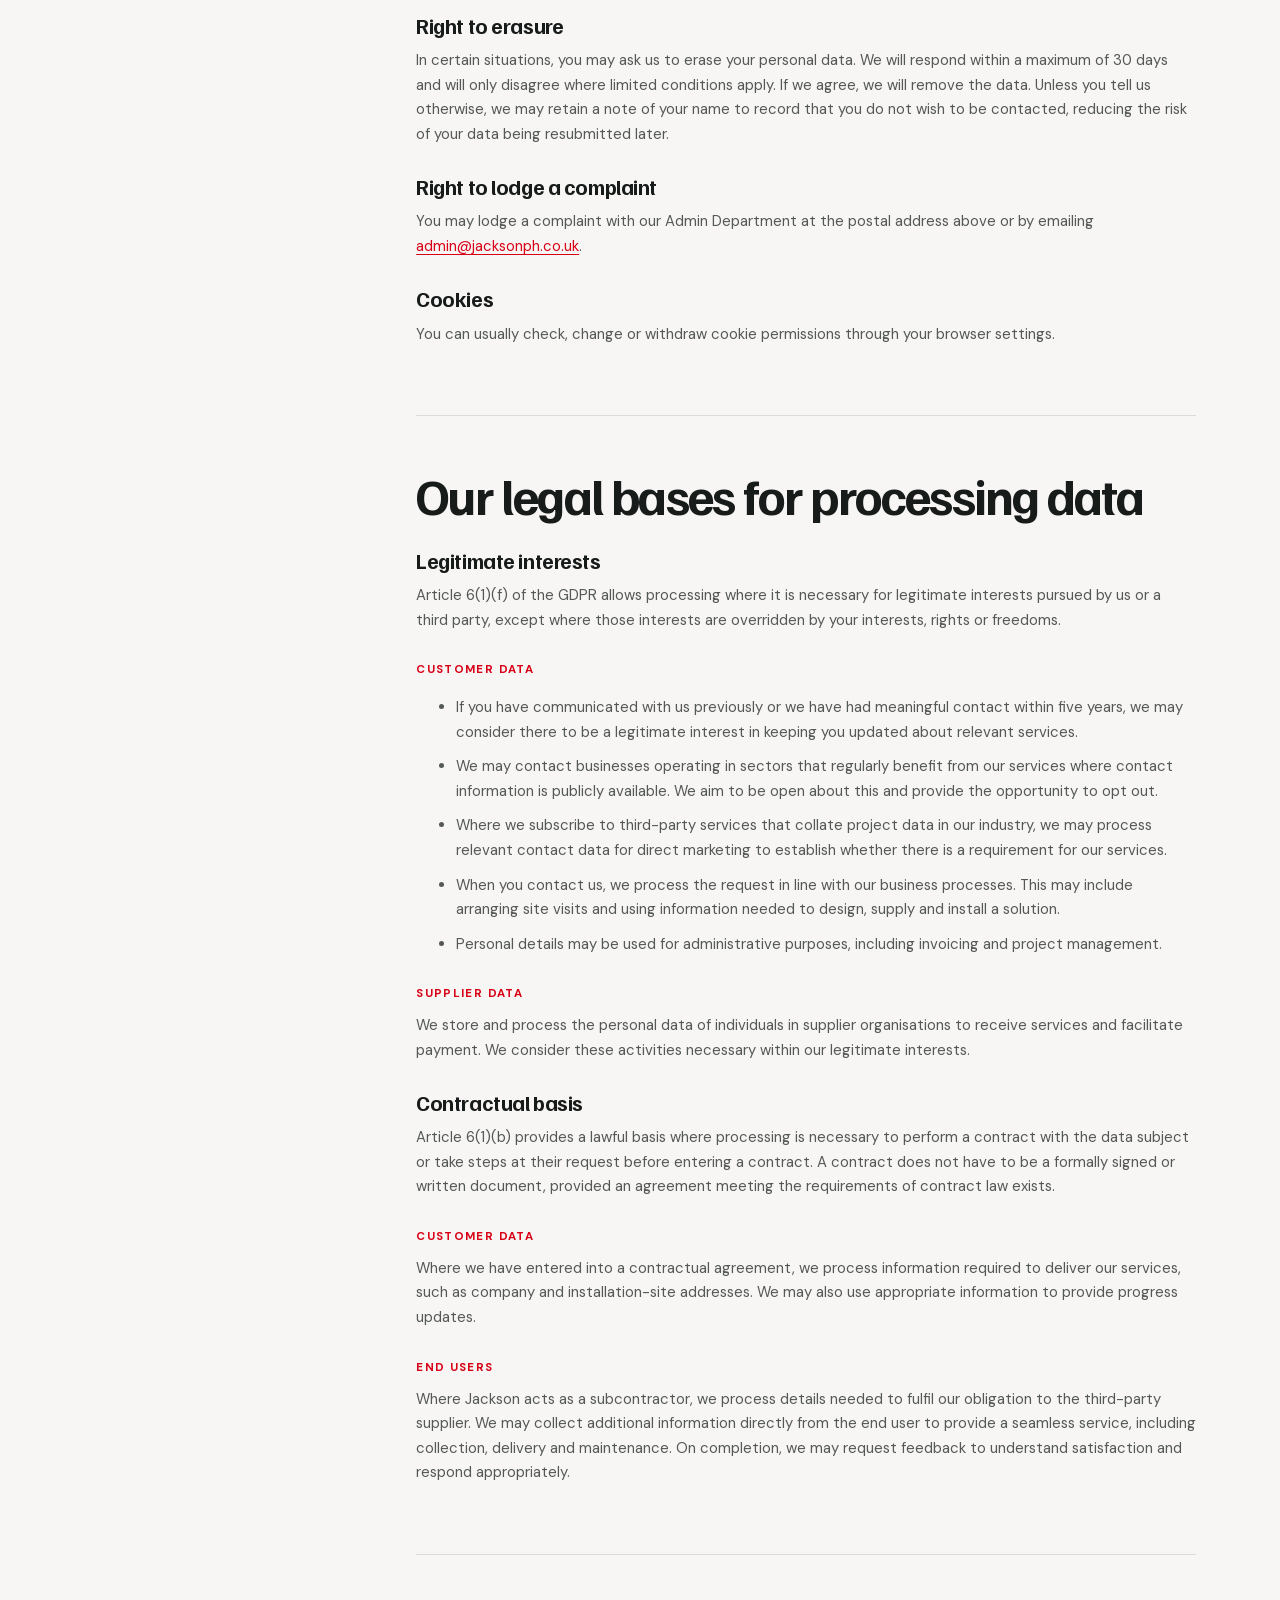
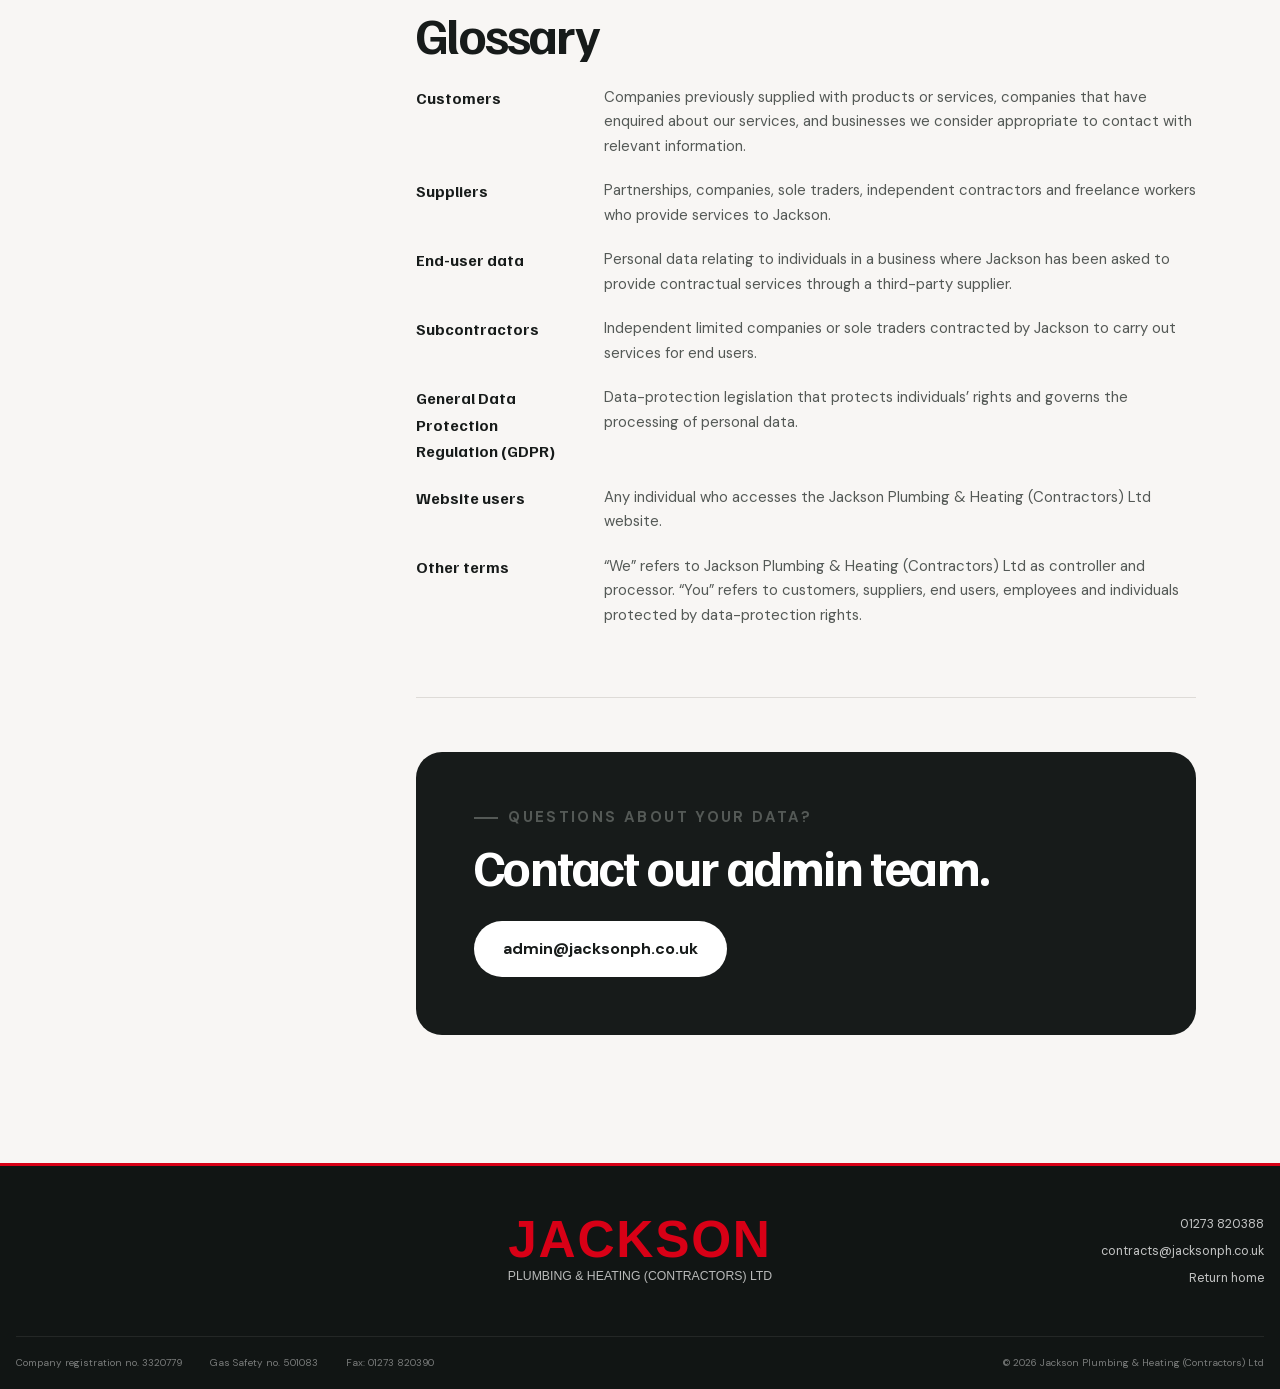
==== commit e2a7c371: "Match client logo and unify About paragraph styling" ====
--- a/privacy-policy/index.html
+++ b/privacy-policy/index.html
@@ -7,8 +7,8 @@
   <title>Privacy Policy | Jackson Plumbing & Heating</title>
   <link rel="stylesheet" href="../css/fonts.css?v=2">
   <link rel="stylesheet" href="../css/base.css?v=11">
-  <link rel="stylesheet" href="../css/components.css?v=26">
-  <link rel="stylesheet" href="../css/responsive.css?v=15">
+  <link rel="stylesheet" href="../css/components.css?v=27">
+  <link rel="stylesheet" href="../css/responsive.css?v=16">
   <link rel="stylesheet" href="../css/privacy.css?v=13">
   <script src="../js/site.js?v=11" defer></script>
 </head>
--- a/css/components.css
+++ b/css/components.css
@@ -23,15 +23,17 @@
 .brand {
   display: inline-flex;
   flex-direction: column;
-  align-items: flex-start;
+  align-items: center;
   width: max-content;
+  font-family: Arial, sans-serif;
+  font-size: .7rem;
   line-height: 1;
+  text-align: center;
 }
 
 .brand__name {
   color: var(--red);
-  font-family: "Lato", sans-serif;
-  font-size: 2.5rem;
+  font-size: 4.18em;
   font-weight: 700;
   letter-spacing: .034em;
 }
@@ -44,9 +46,8 @@
 .brand__sub {
   margin-top: 4px;
   color: var(--ink);
-  font-size: .7rem;
-  font-family: "Open Sans", sans-serif;
-  font-weight: 300;
+  font-size: 1em;
+  font-weight: 400;
   letter-spacing: normal;
   text-transform: uppercase;
 }
@@ -701,15 +702,11 @@
   grid-column: 2;
   justify-self: center;
   align-items: center;
-}
-
-.brand--footer .brand__name {
-  font-size: clamp(2.5rem, 4vw, 4rem);
+  font-size: clamp(.65rem, .96vw, .96rem);
 }
 
 .brand--footer .brand__sub {
   color: rgba(255, 255, 255, .7);
-  font-size: .65rem;
 }
 
 .footer-links {
--- a/css/responsive.css
+++ b/css/responsive.css
@@ -151,11 +151,7 @@
     padding-inline: 16px;
   }
 
-  .brand__name {
-    font-size: 1.2rem;
-  }
-
-  .brand__sub {
+  .site-header .brand {
     font-size: .39rem;
   }
 
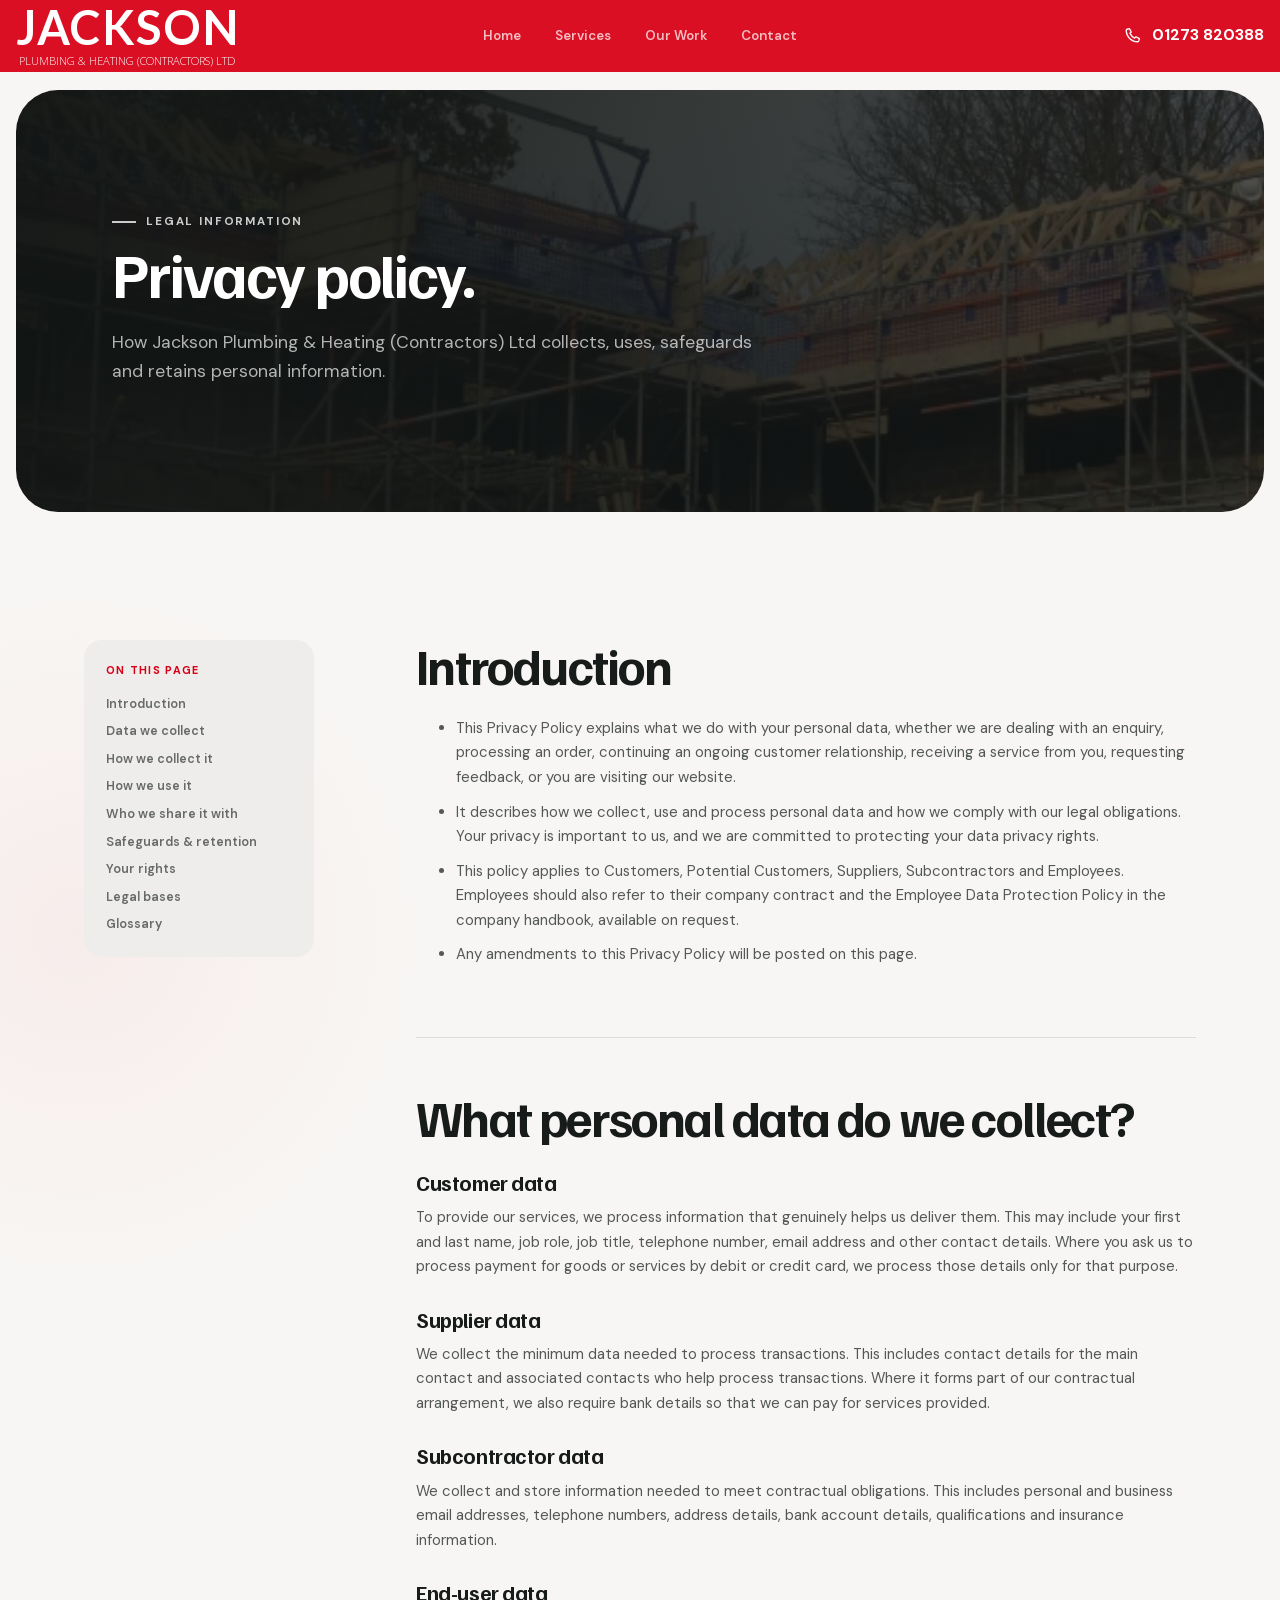
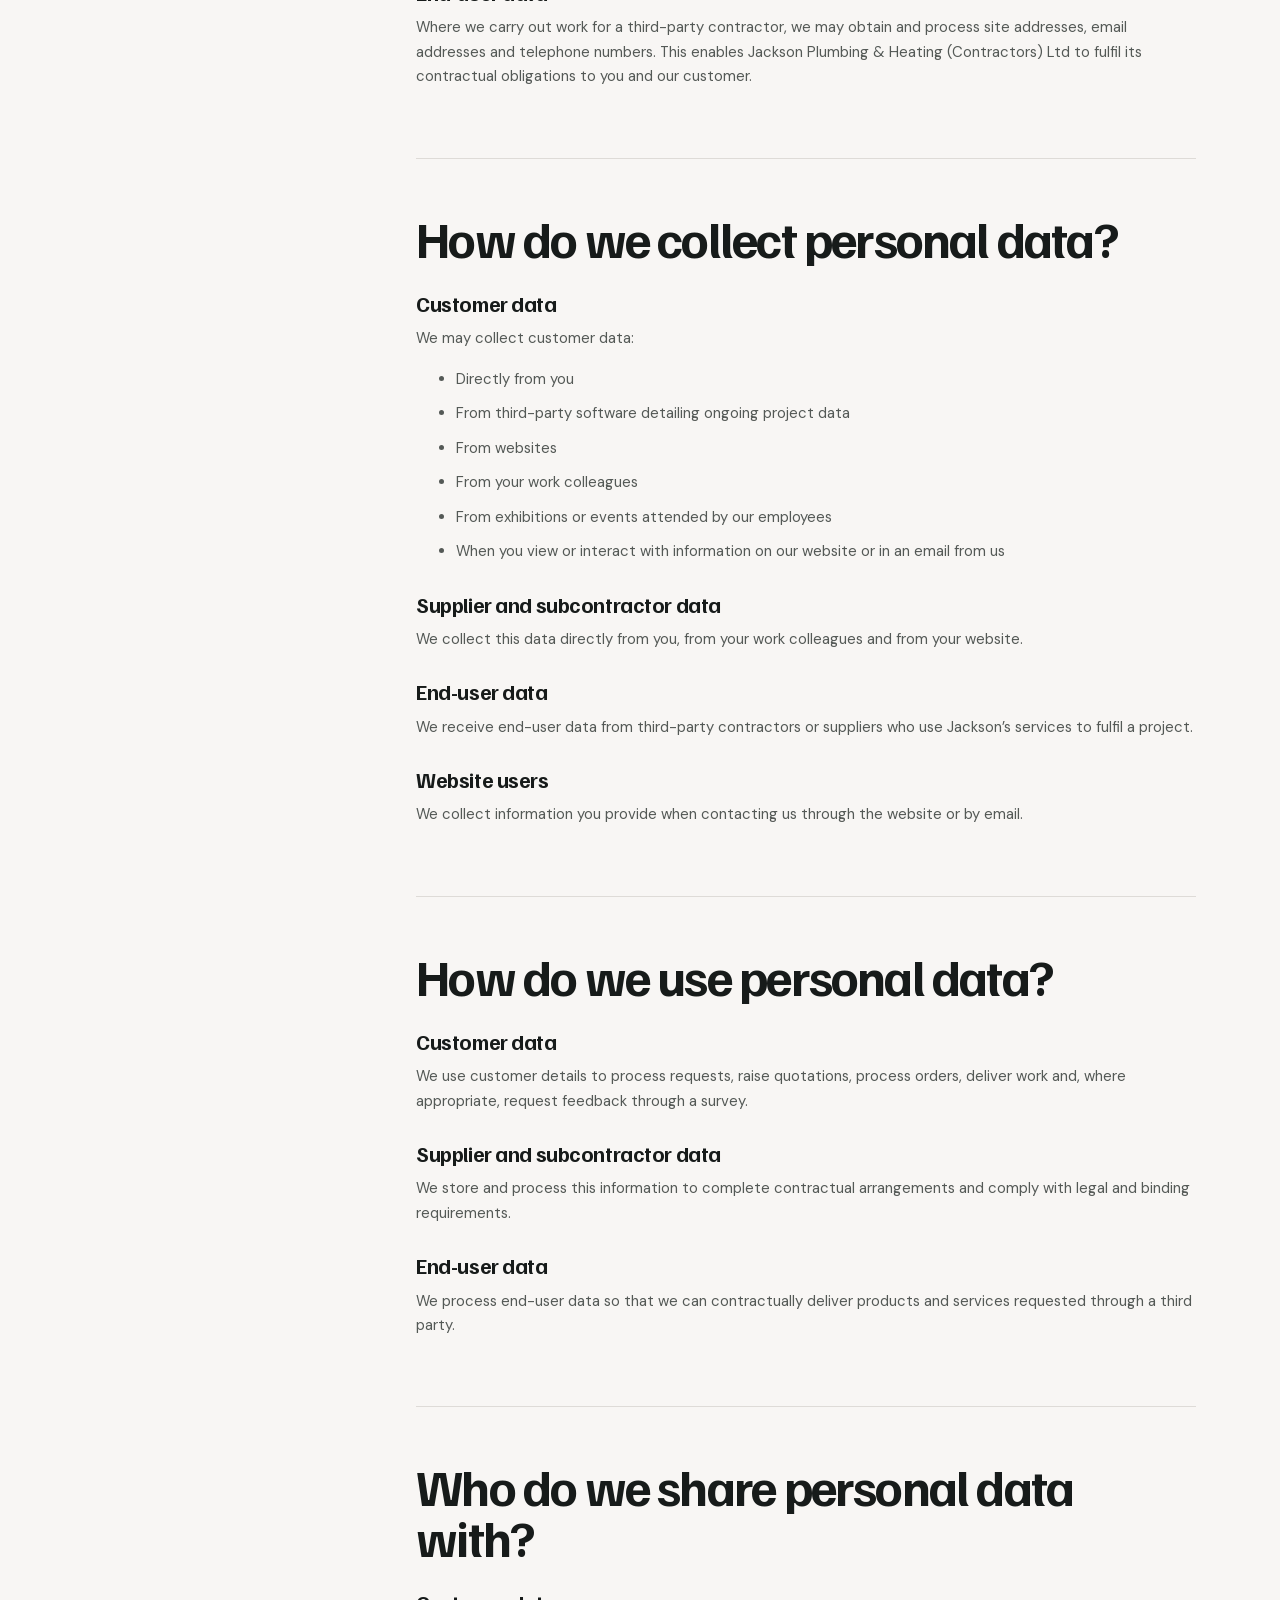
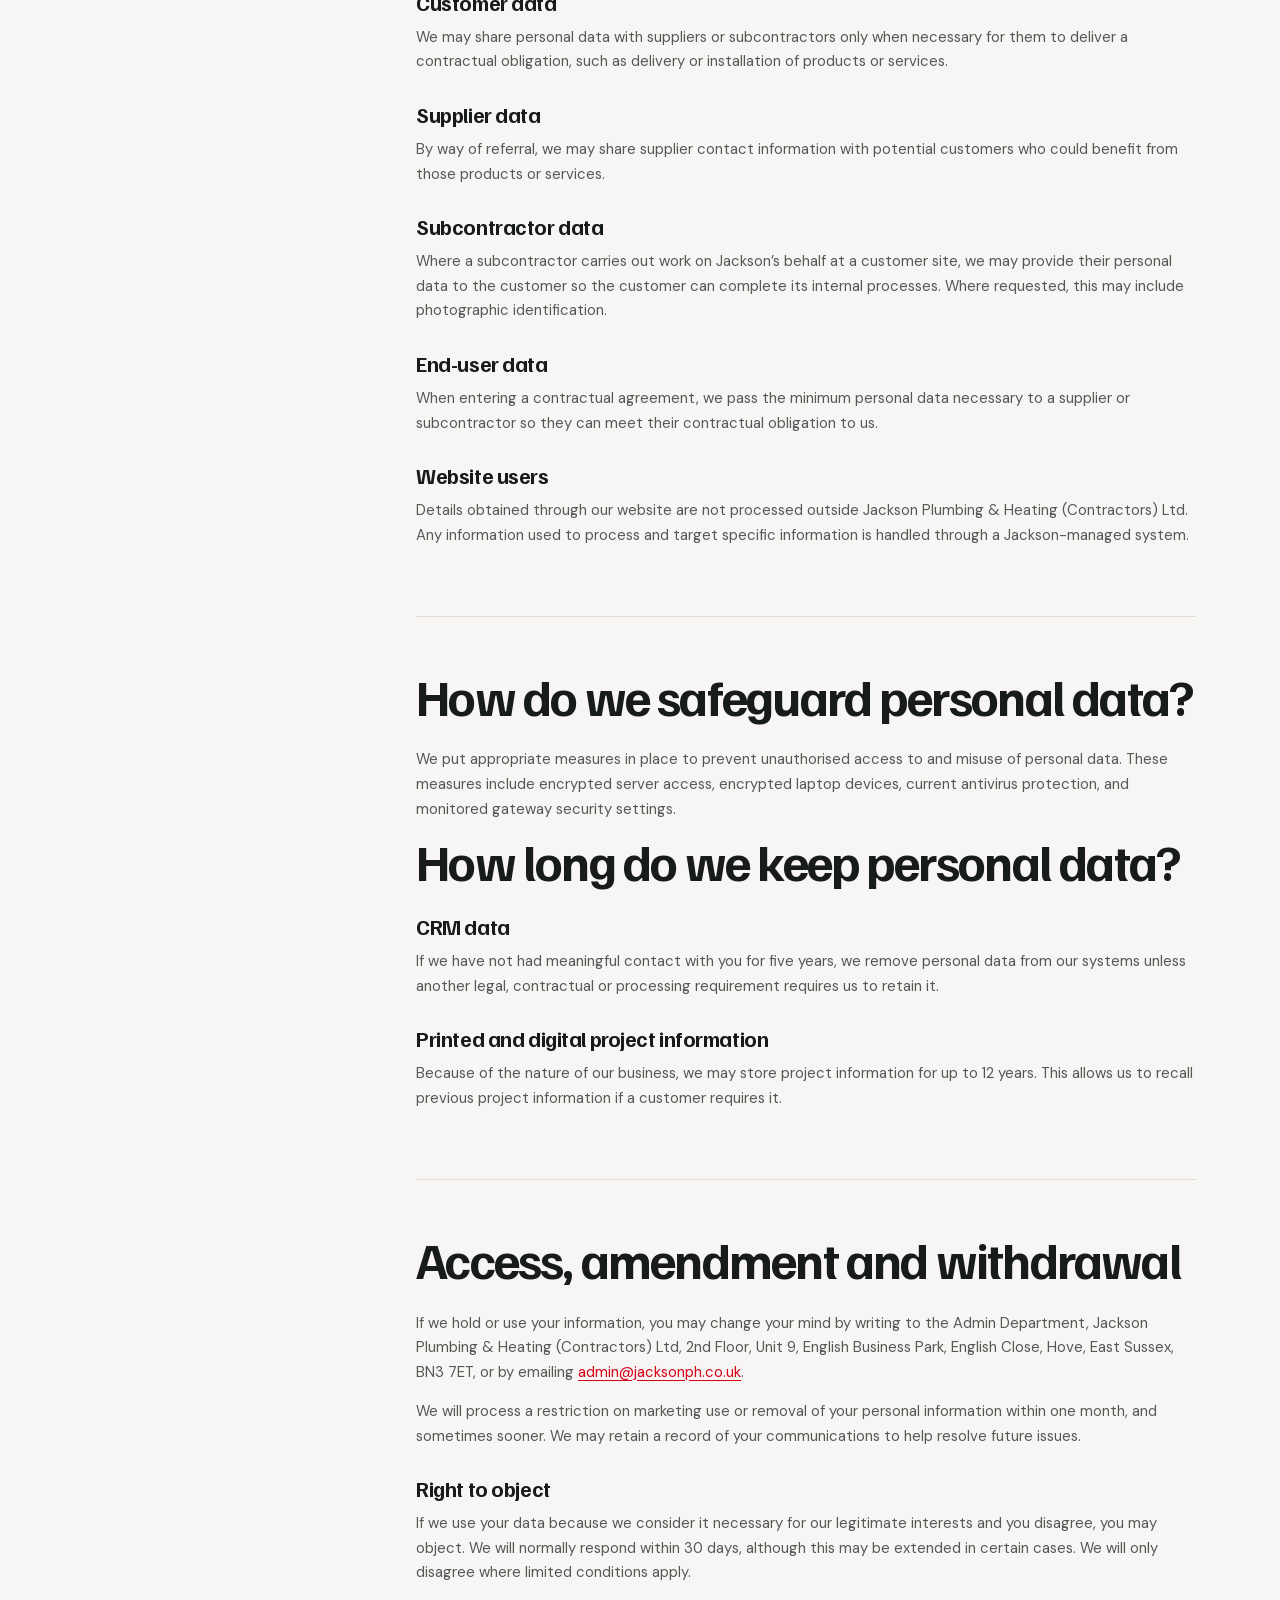
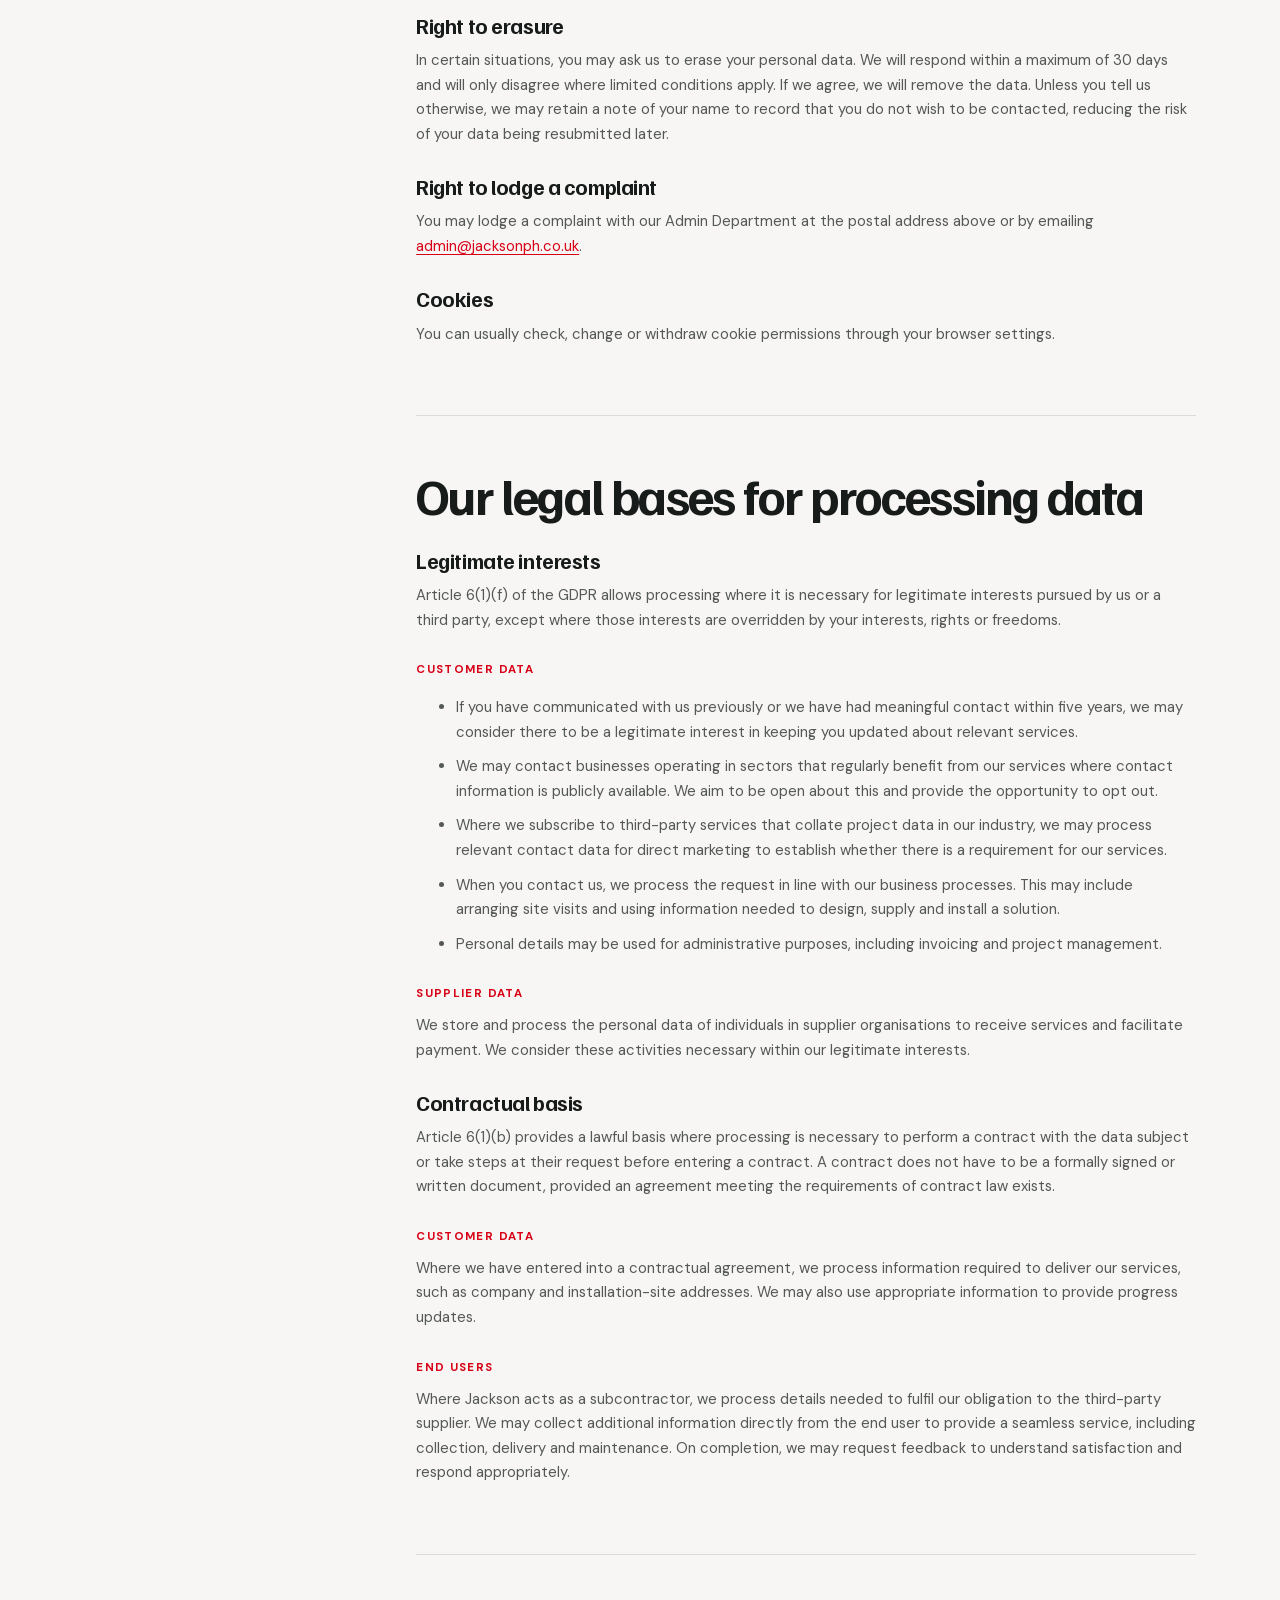
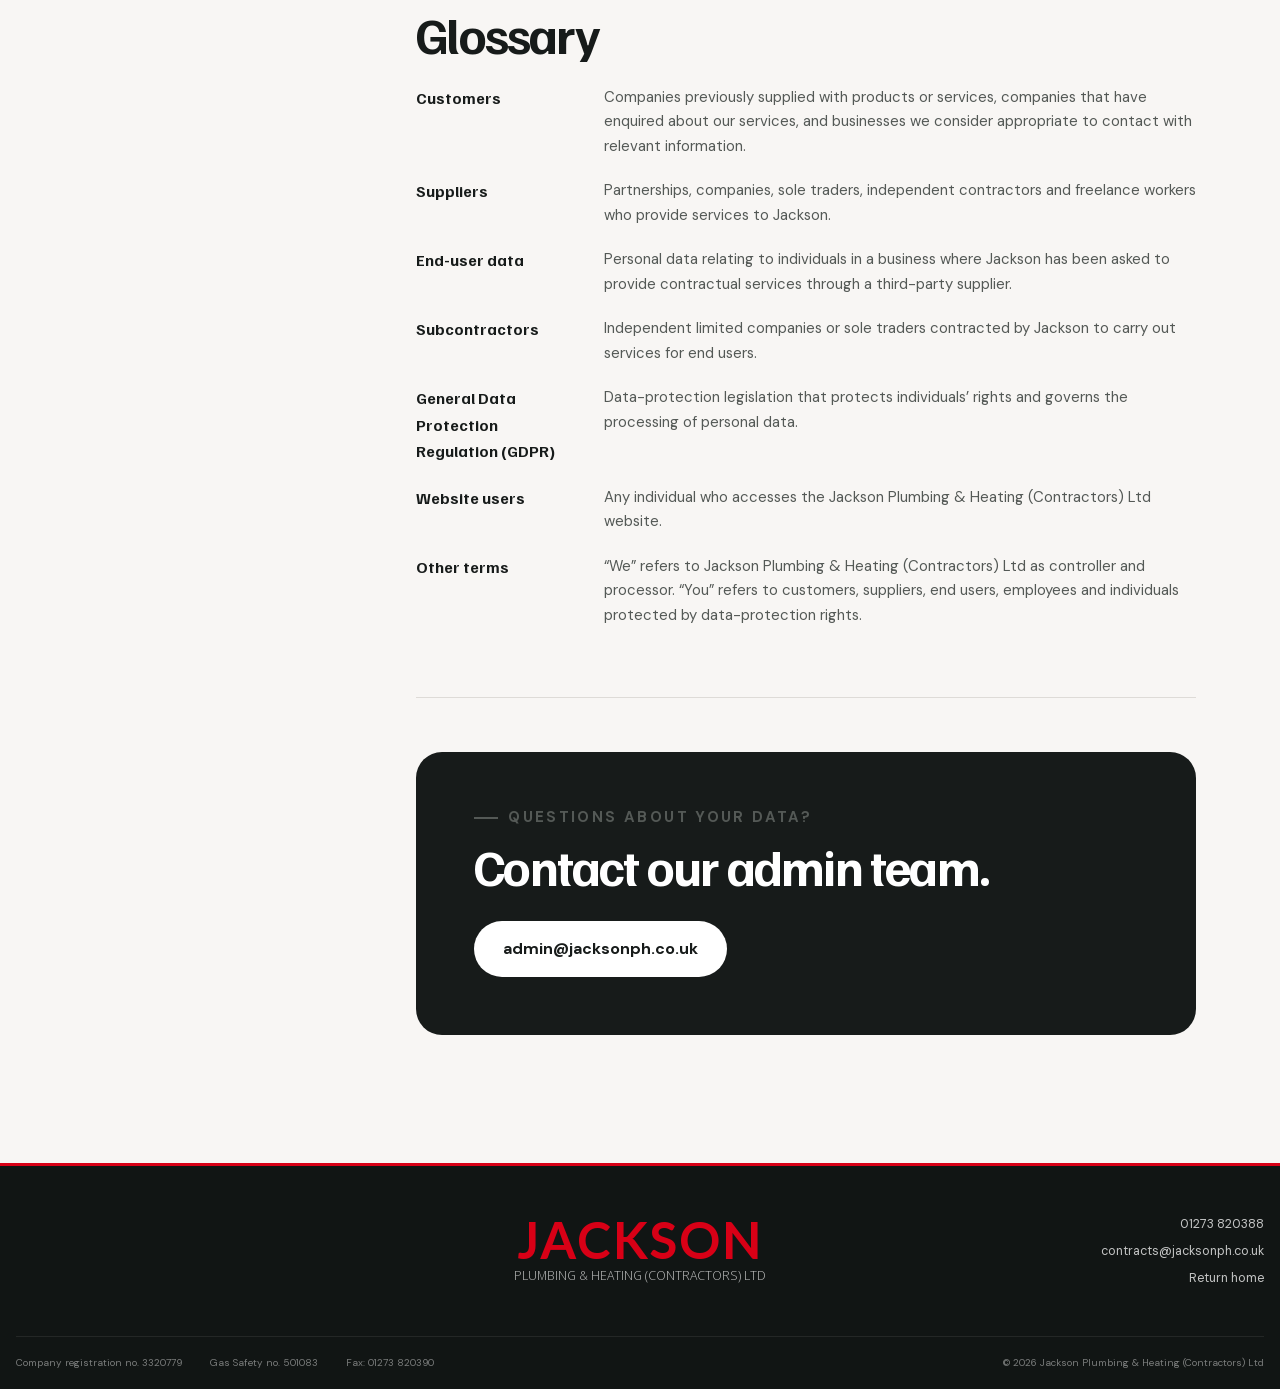
==== commit 4a9b424f: "Match Jackson logo fonts to reference site" ====
--- a/privacy-policy/index.html
+++ b/privacy-policy/index.html
@@ -7,7 +7,7 @@
   <title>Privacy Policy | Jackson Plumbing & Heating</title>
   <link rel="stylesheet" href="../css/fonts.css?v=2">
   <link rel="stylesheet" href="../css/base.css?v=11">
-  <link rel="stylesheet" href="../css/components.css?v=27">
+  <link rel="stylesheet" href="../css/components.css?v=28">
   <link rel="stylesheet" href="../css/responsive.css?v=16">
   <link rel="stylesheet" href="../css/privacy.css?v=13">
   <script src="../js/site.js?v=11" defer></script>
--- a/css/components.css
+++ b/css/components.css
@@ -25,7 +25,7 @@
   flex-direction: column;
   align-items: center;
   width: max-content;
-  font-family: Arial, sans-serif;
+  font-family: "Open Sans", sans-serif;
   font-size: .7rem;
   line-height: 1;
   text-align: center;
@@ -33,6 +33,7 @@
 
 .brand__name {
   color: var(--red);
+  font-family: "Lato", sans-serif;
   font-size: 4.18em;
   font-weight: 700;
   letter-spacing: .034em;
@@ -47,7 +48,7 @@
   margin-top: 4px;
   color: var(--ink);
   font-size: 1em;
-  font-weight: 400;
+  font-weight: 300;
   letter-spacing: normal;
   text-transform: uppercase;
 }
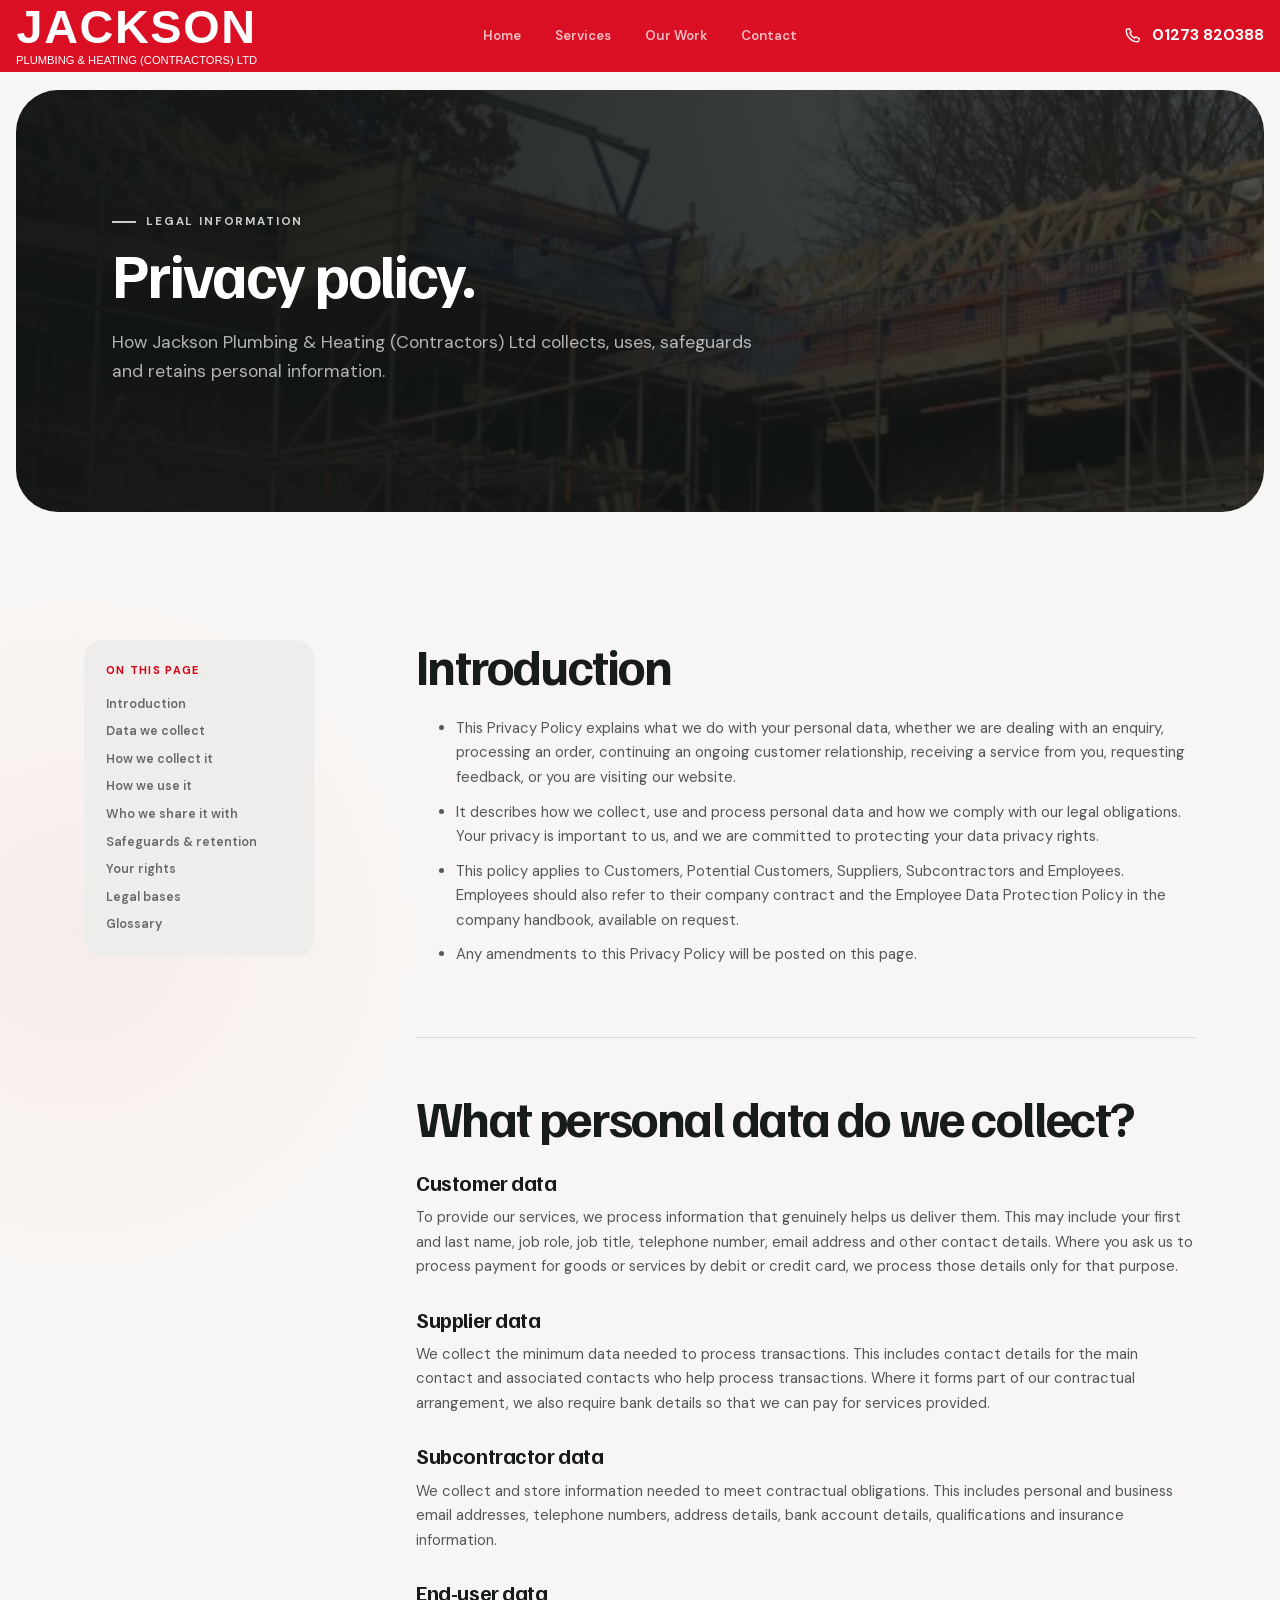
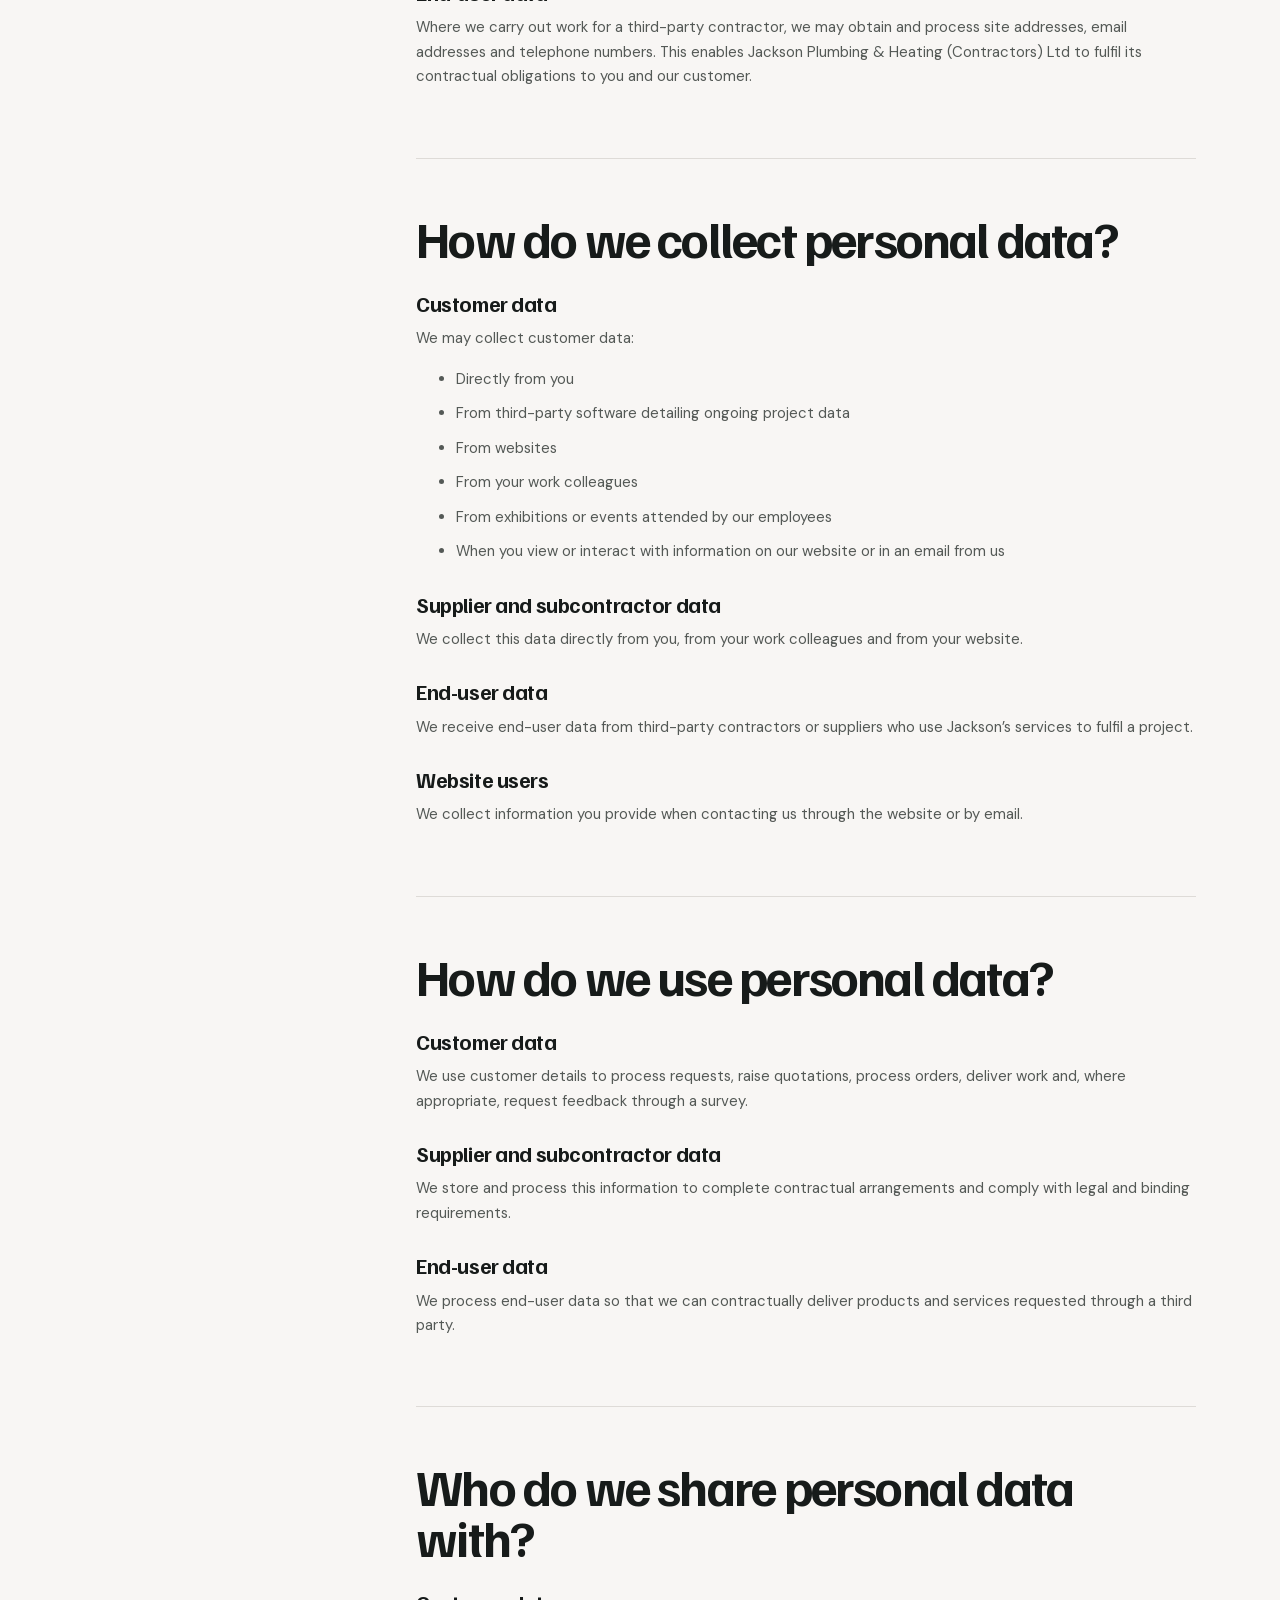
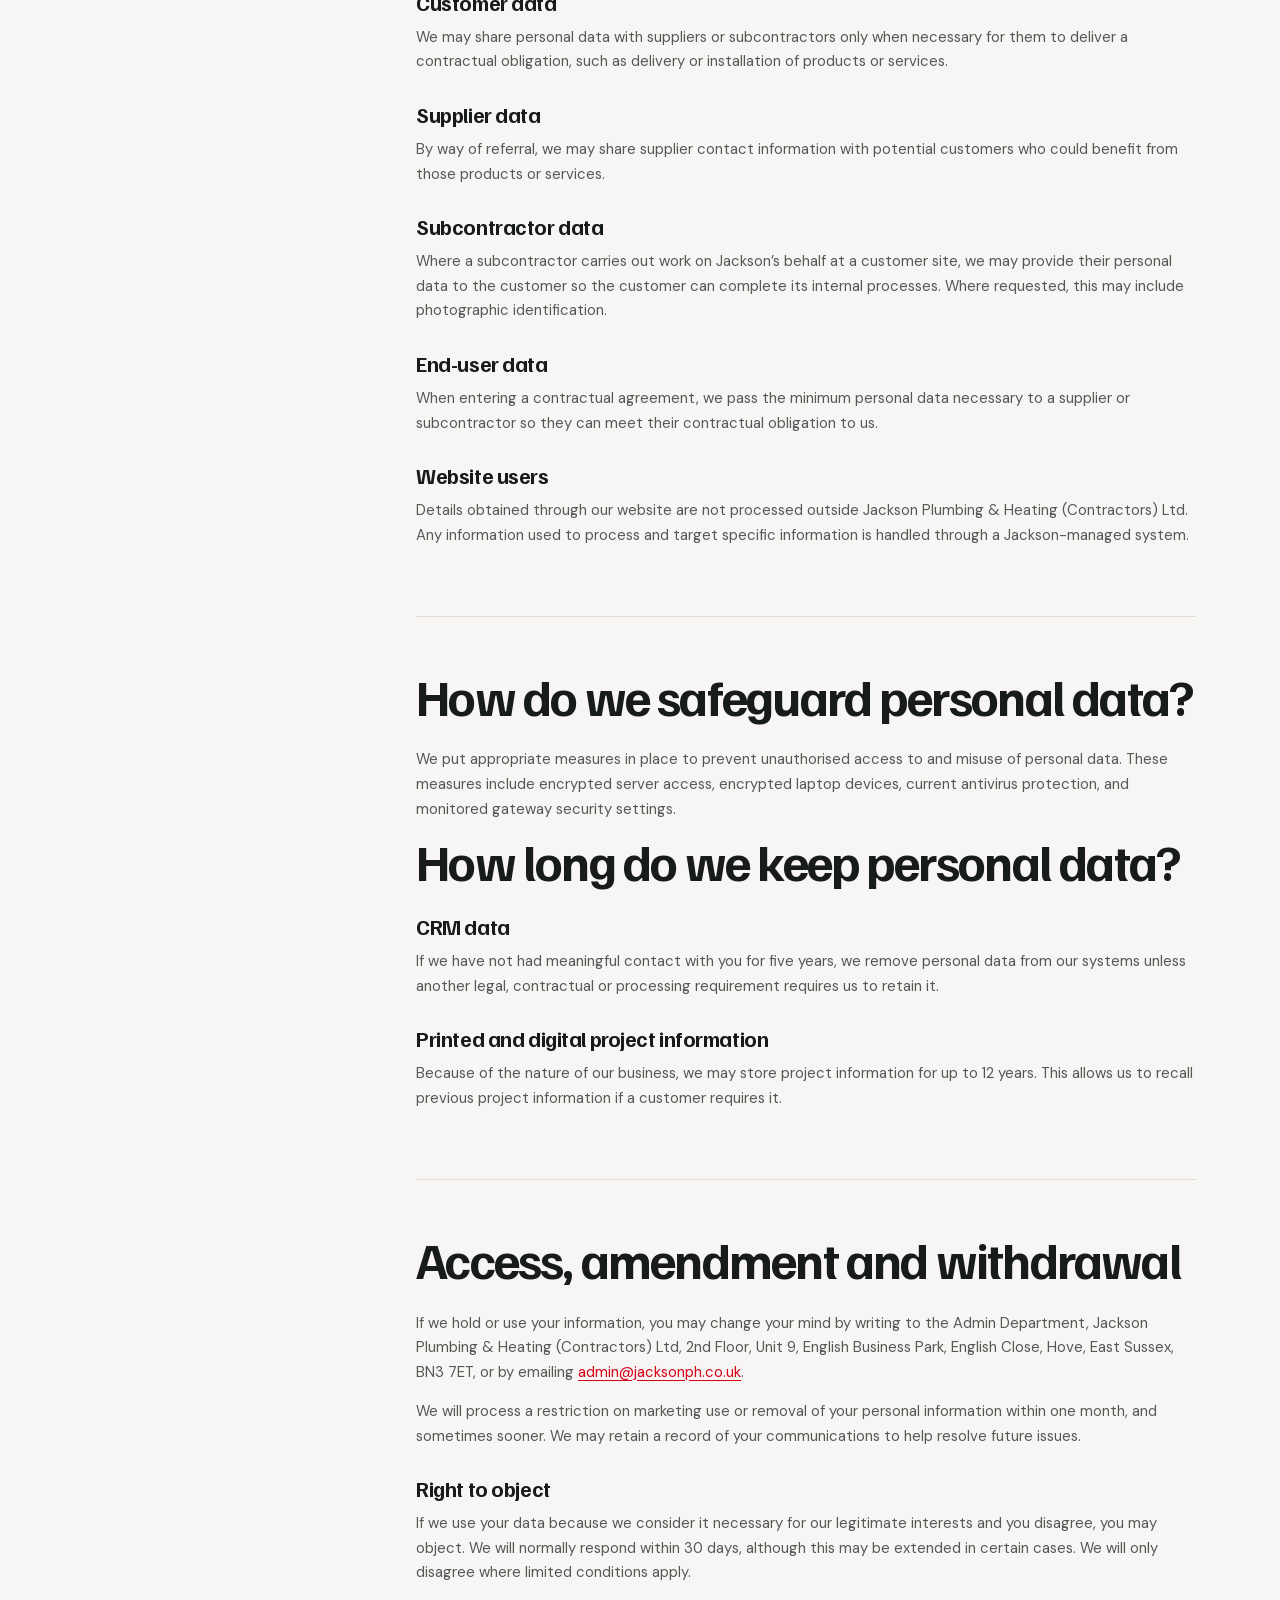
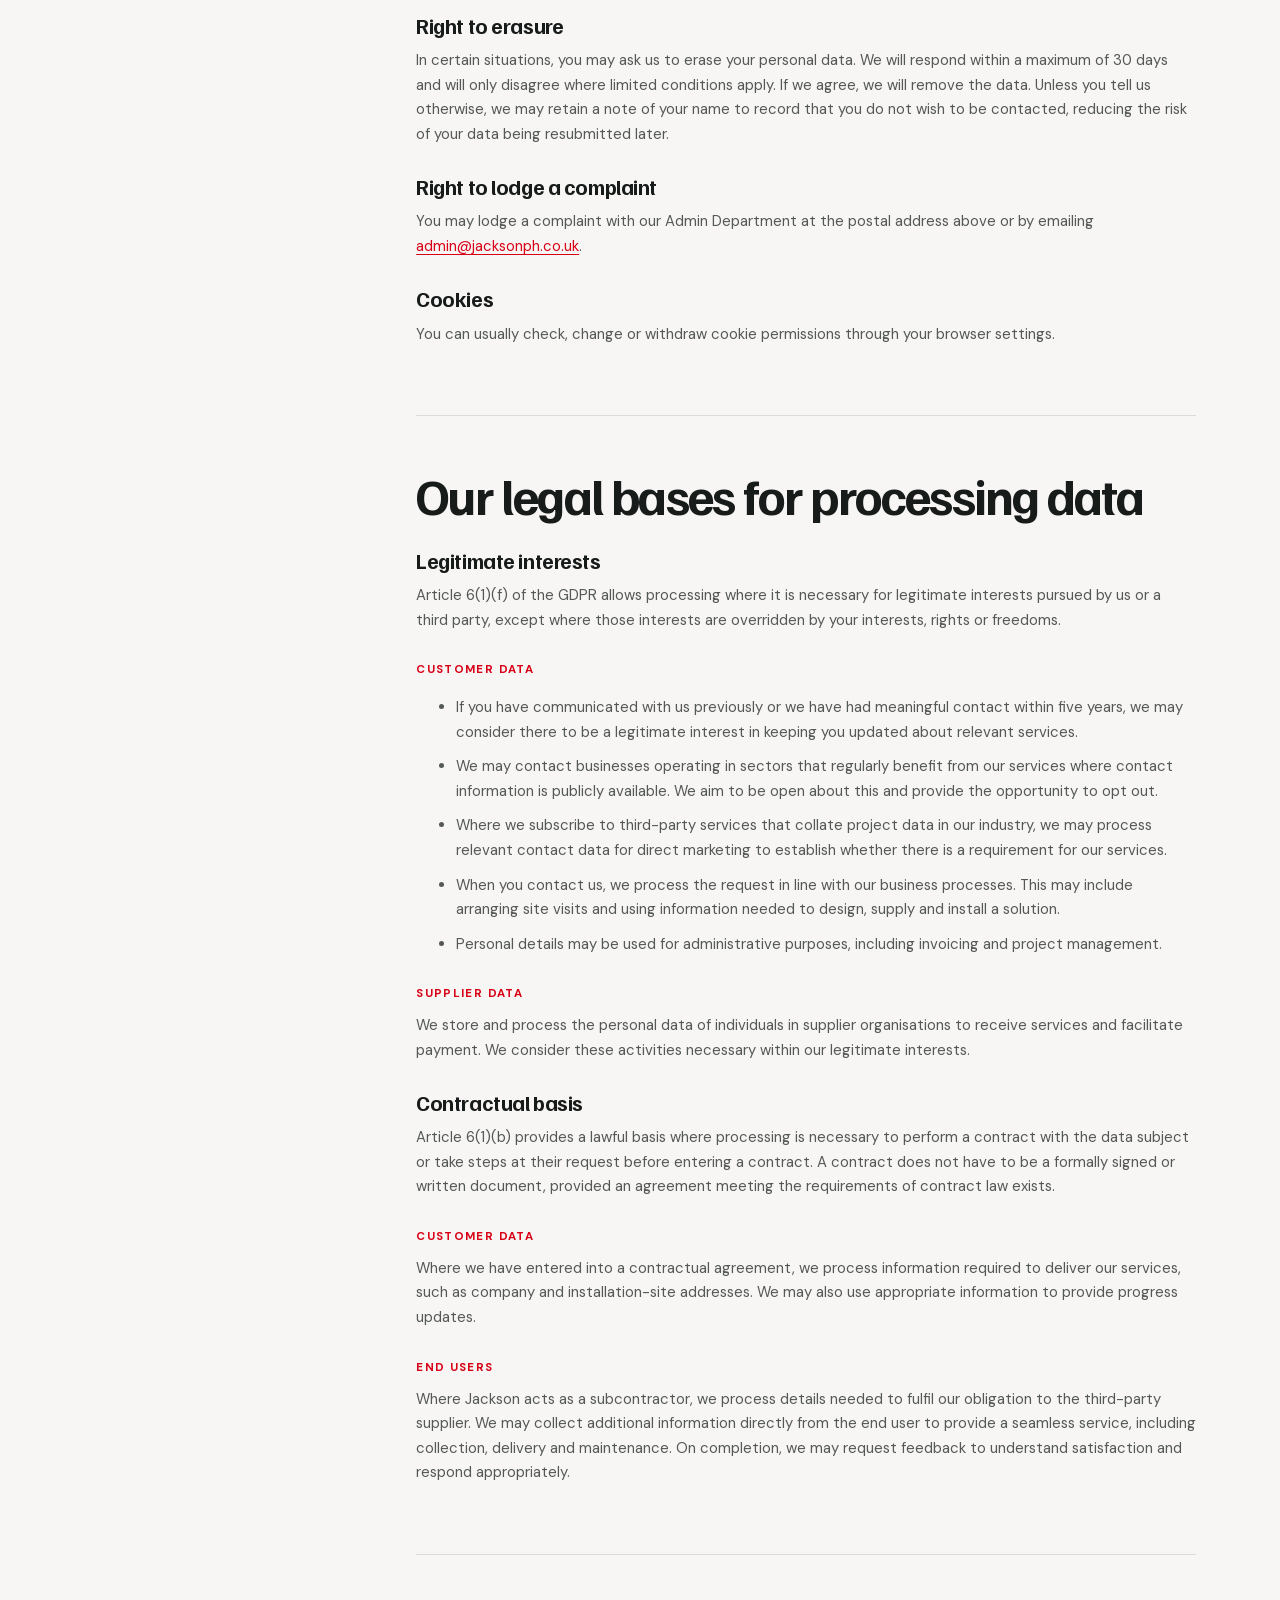
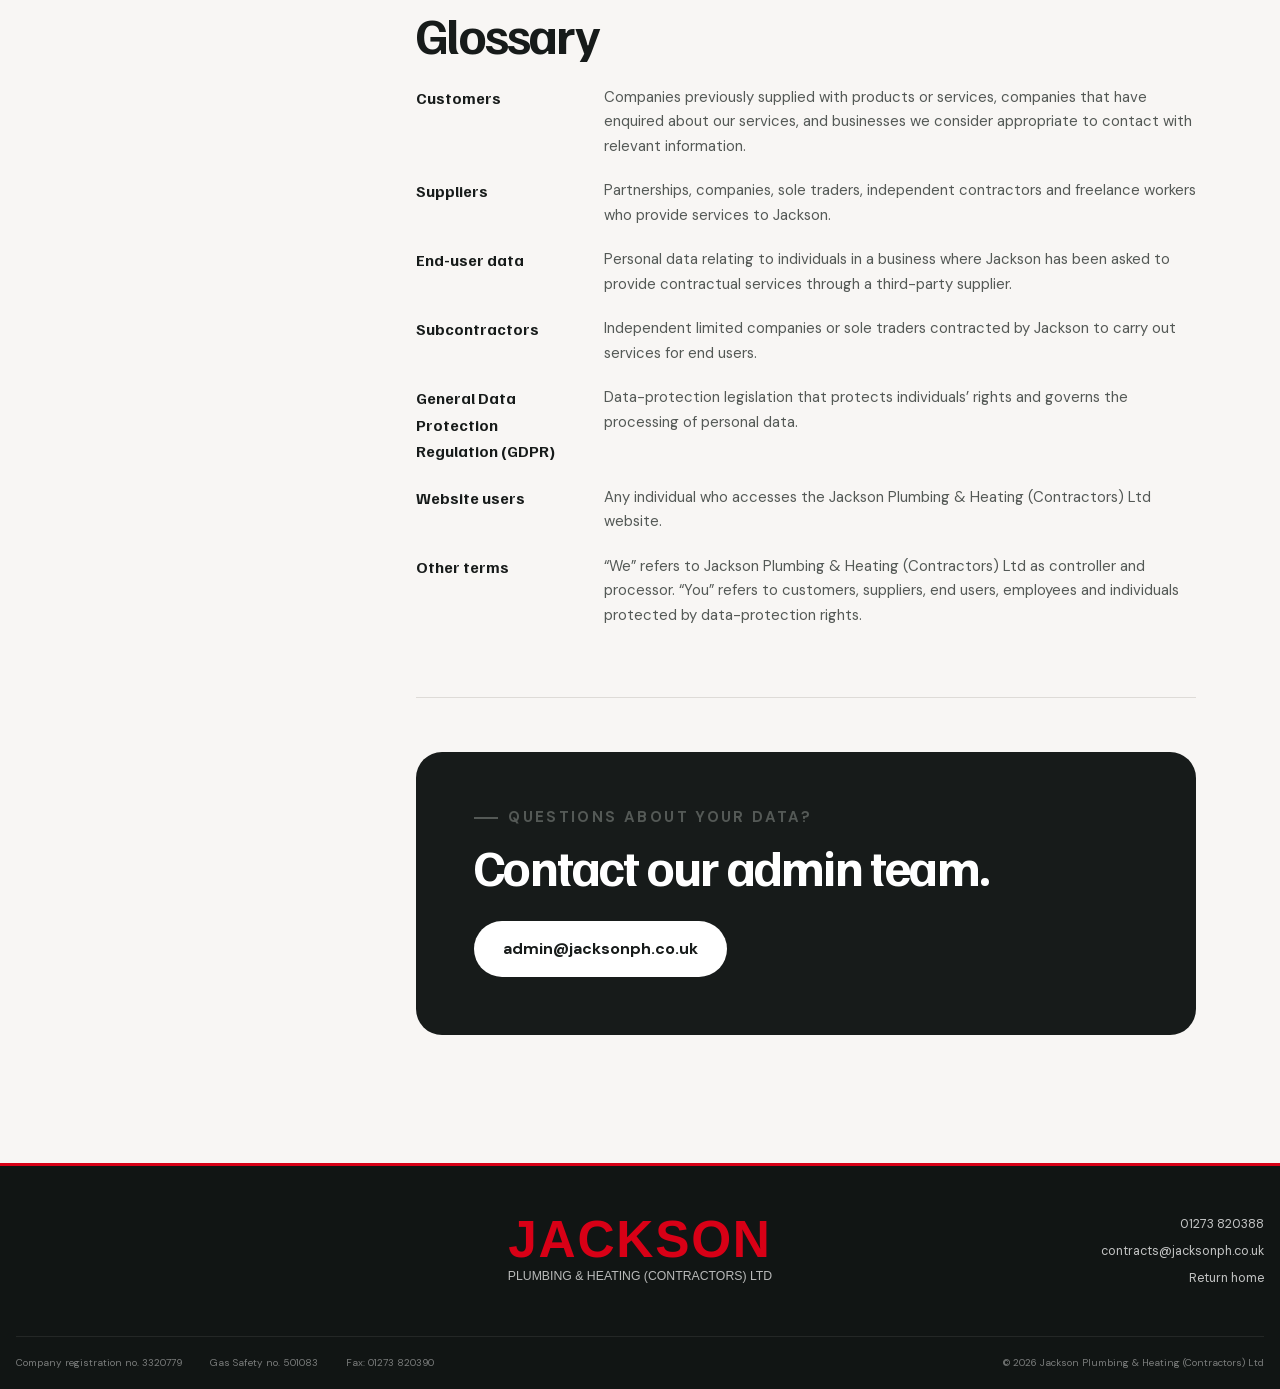
==== commit 1bb43a1d: "Match logo to reference site's rendered Helvetica fonts" ====
--- a/privacy-policy/index.html
+++ b/privacy-policy/index.html
@@ -7,7 +7,7 @@
   <title>Privacy Policy | Jackson Plumbing & Heating</title>
   <link rel="stylesheet" href="../css/fonts.css?v=2">
   <link rel="stylesheet" href="../css/base.css?v=11">
-  <link rel="stylesheet" href="../css/components.css?v=28">
+  <link rel="stylesheet" href="../css/components.css?v=29">
   <link rel="stylesheet" href="../css/responsive.css?v=16">
   <link rel="stylesheet" href="../css/privacy.css?v=13">
   <script src="../js/site.js?v=11" defer></script>
--- a/css/components.css
+++ b/css/components.css
@@ -25,7 +25,7 @@
   flex-direction: column;
   align-items: center;
   width: max-content;
-  font-family: "Open Sans", sans-serif;
+  font-family: Helvetica, Arial, sans-serif;
   font-size: .7rem;
   line-height: 1;
   text-align: center;
@@ -33,7 +33,6 @@
 
 .brand__name {
   color: var(--red);
-  font-family: "Lato", sans-serif;
   font-size: 4.18em;
   font-weight: 700;
   letter-spacing: .034em;
